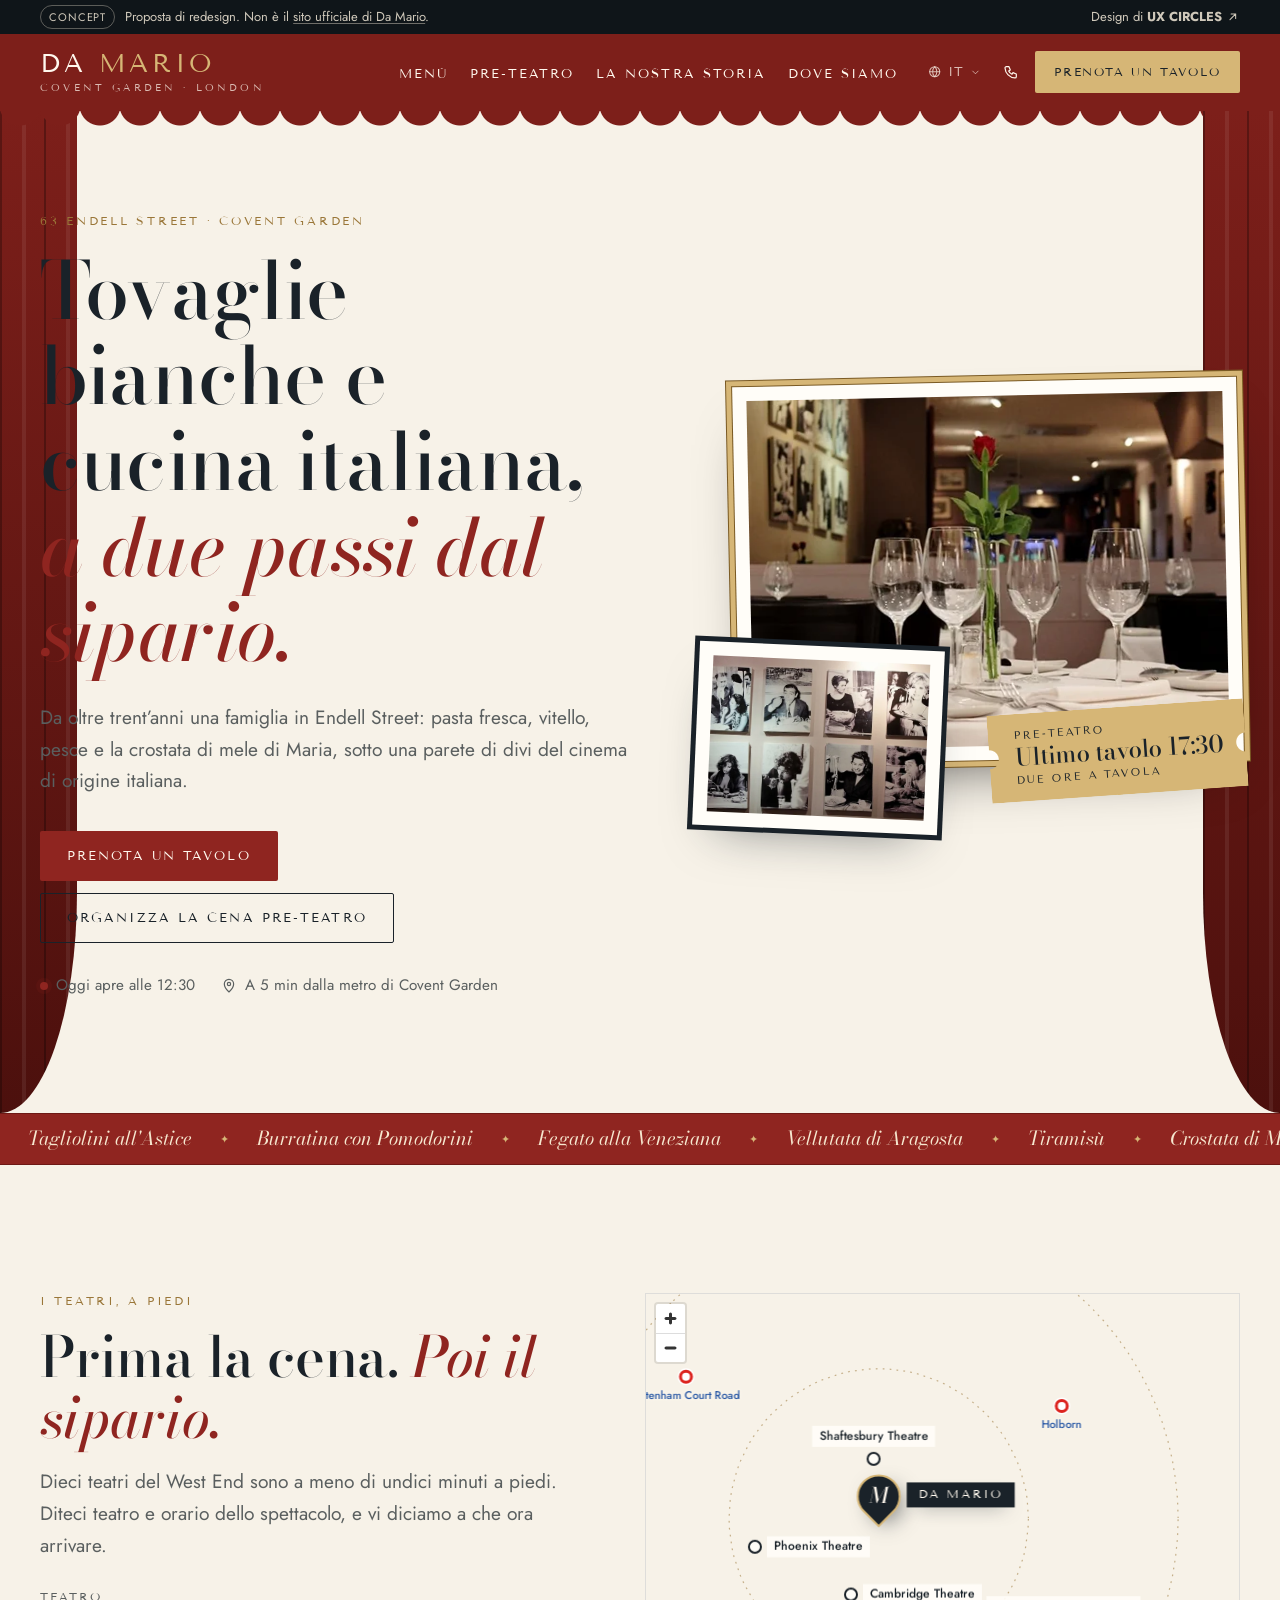
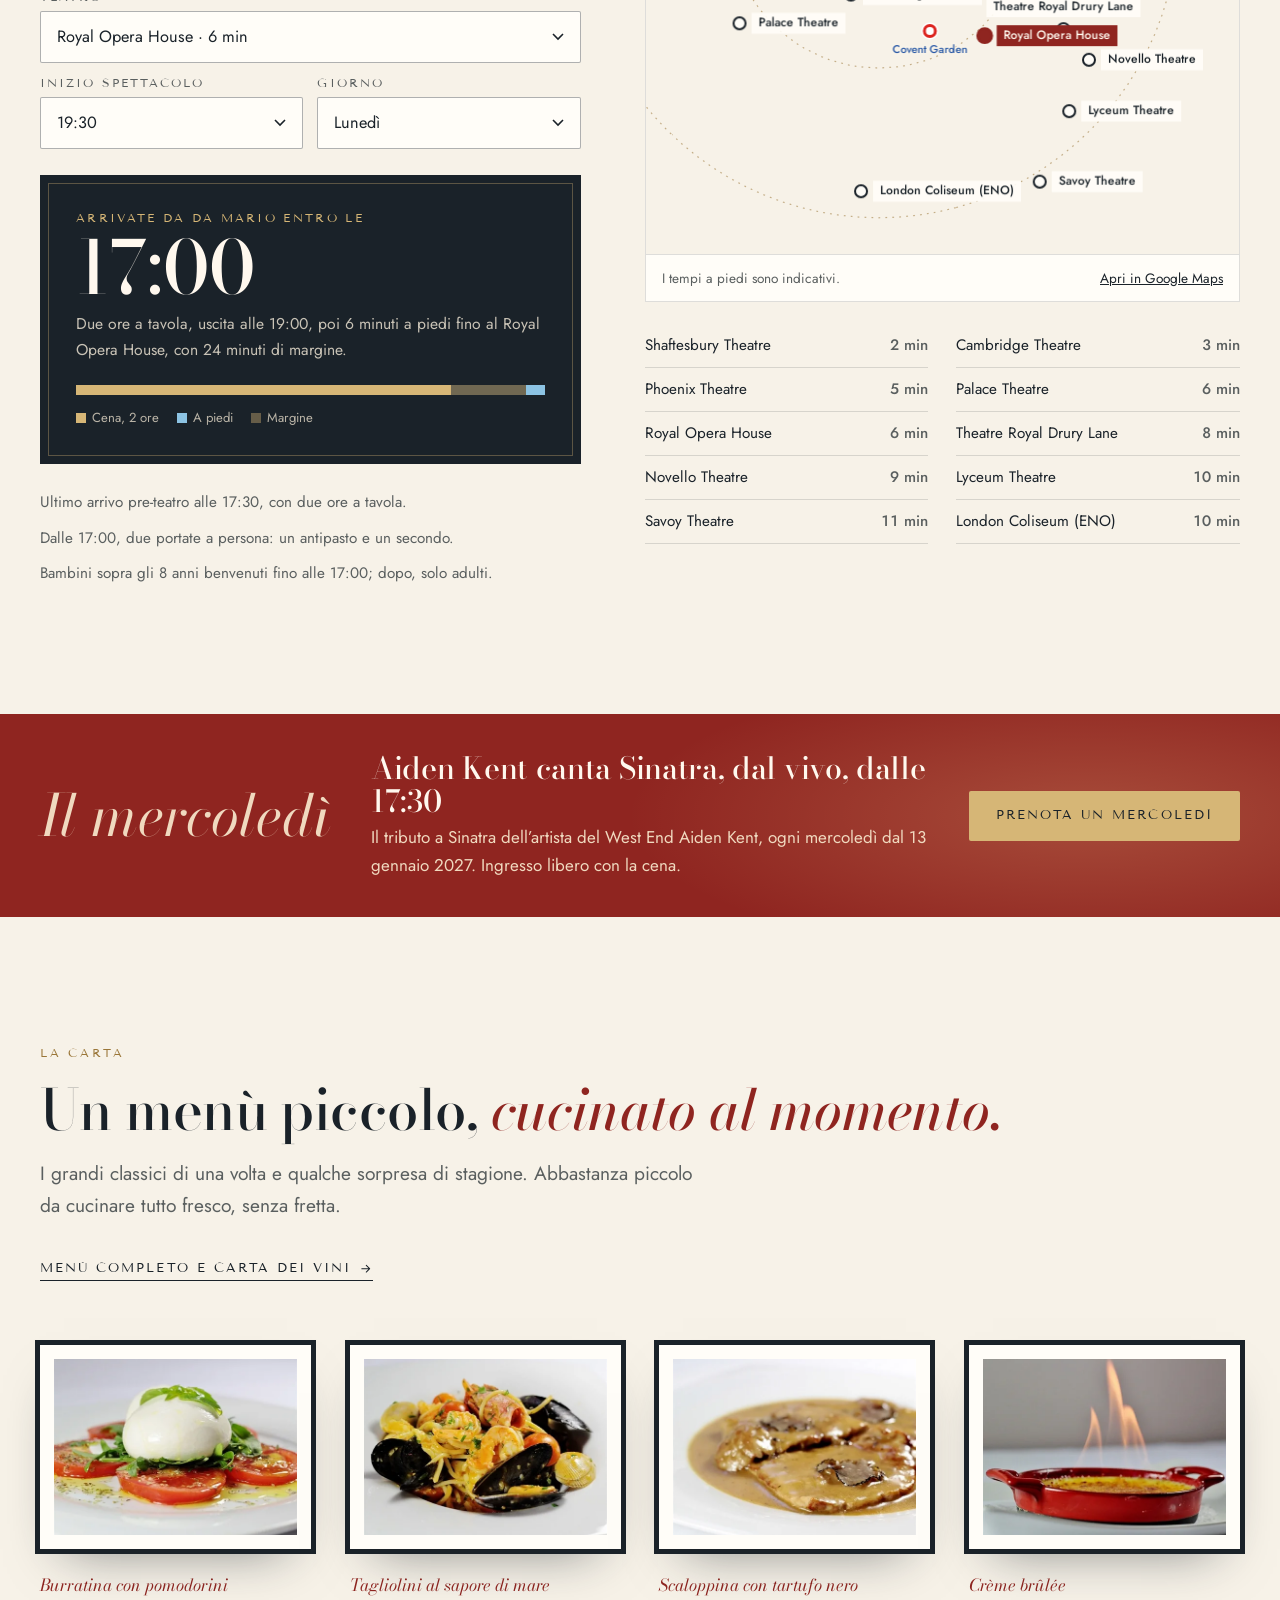
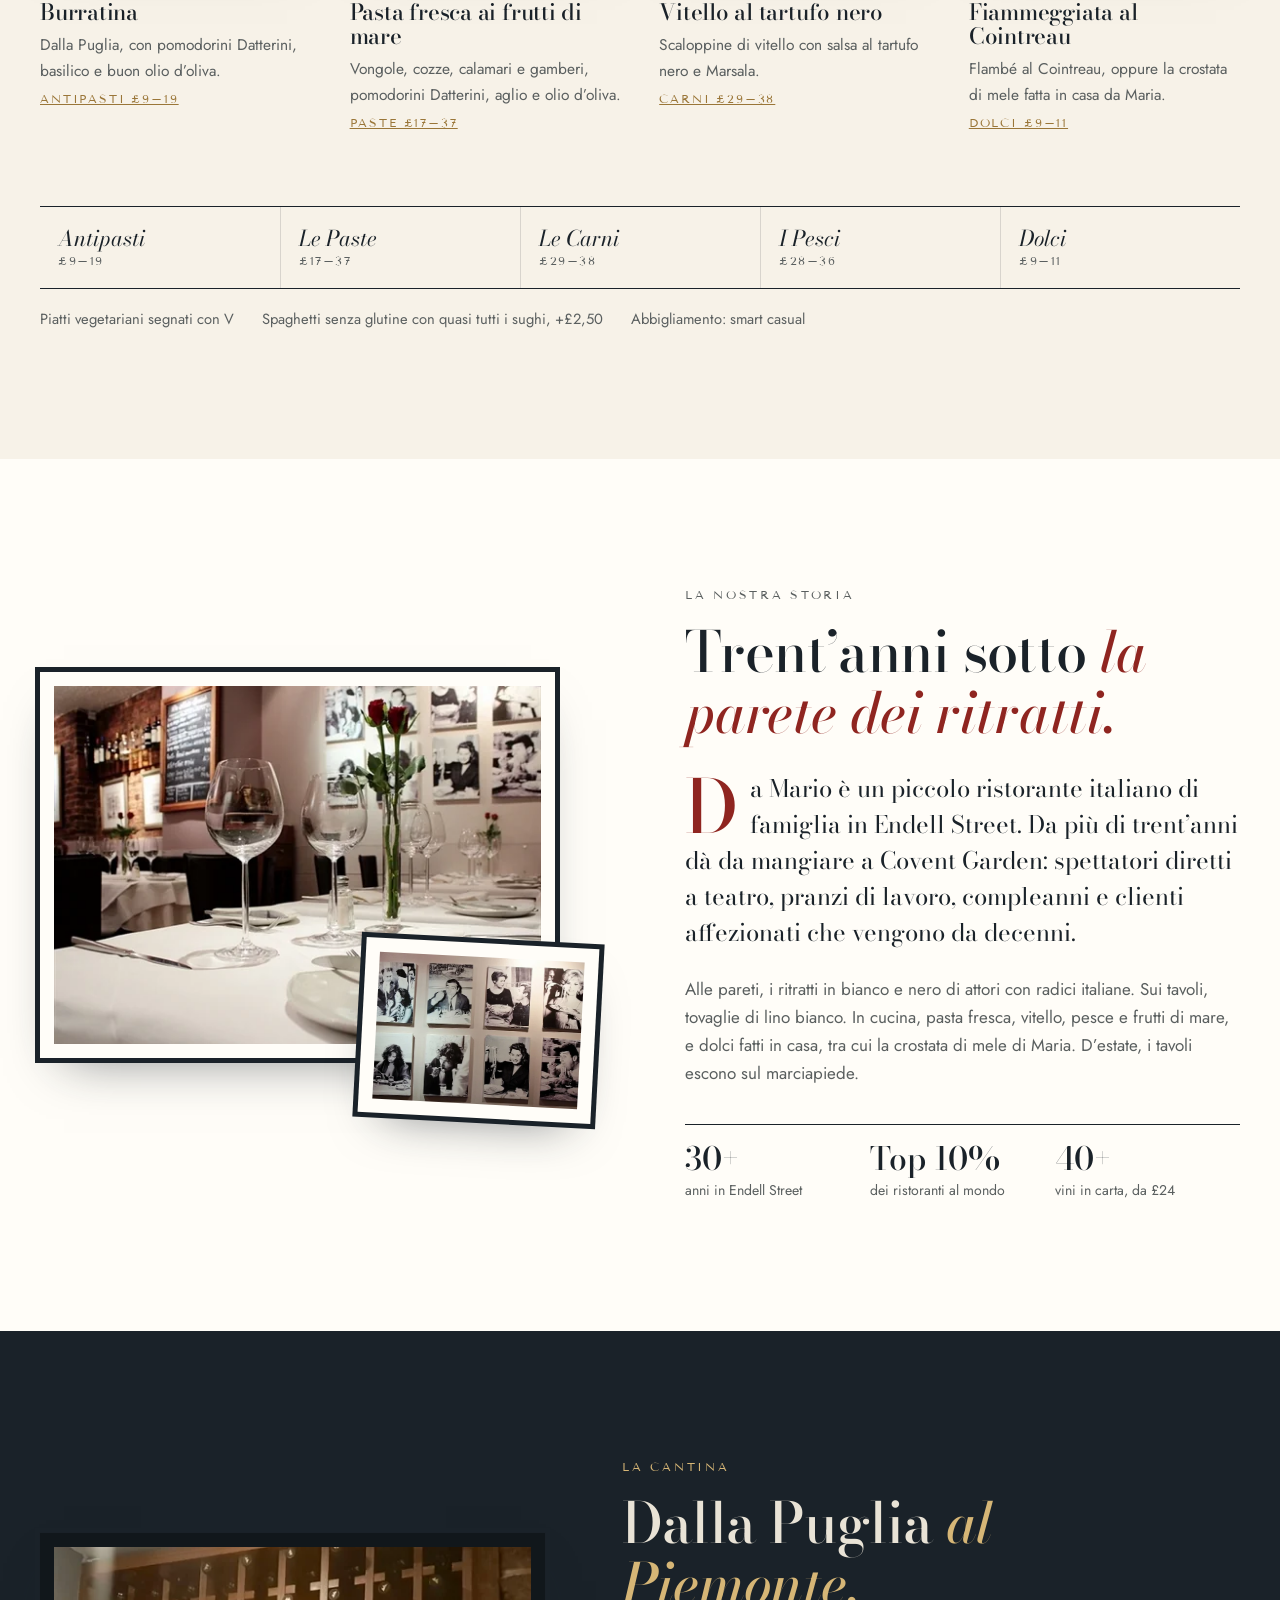
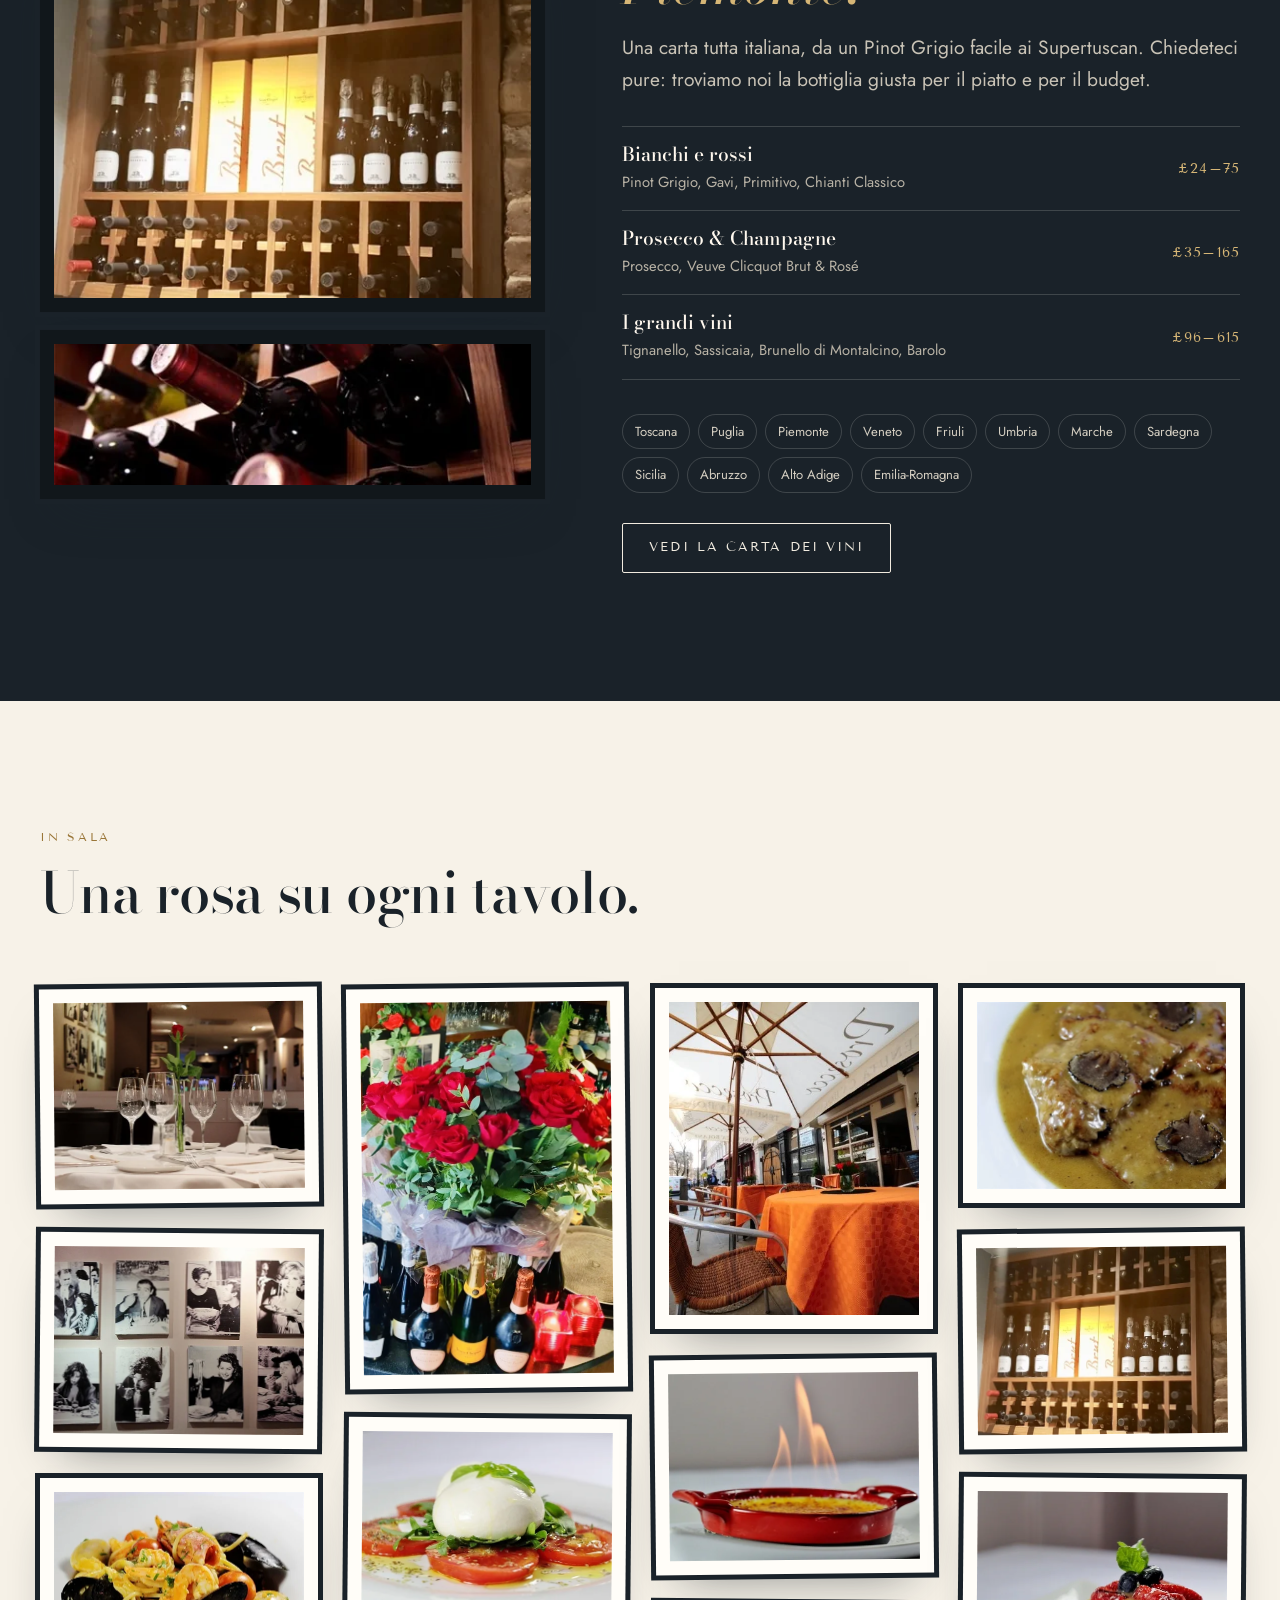
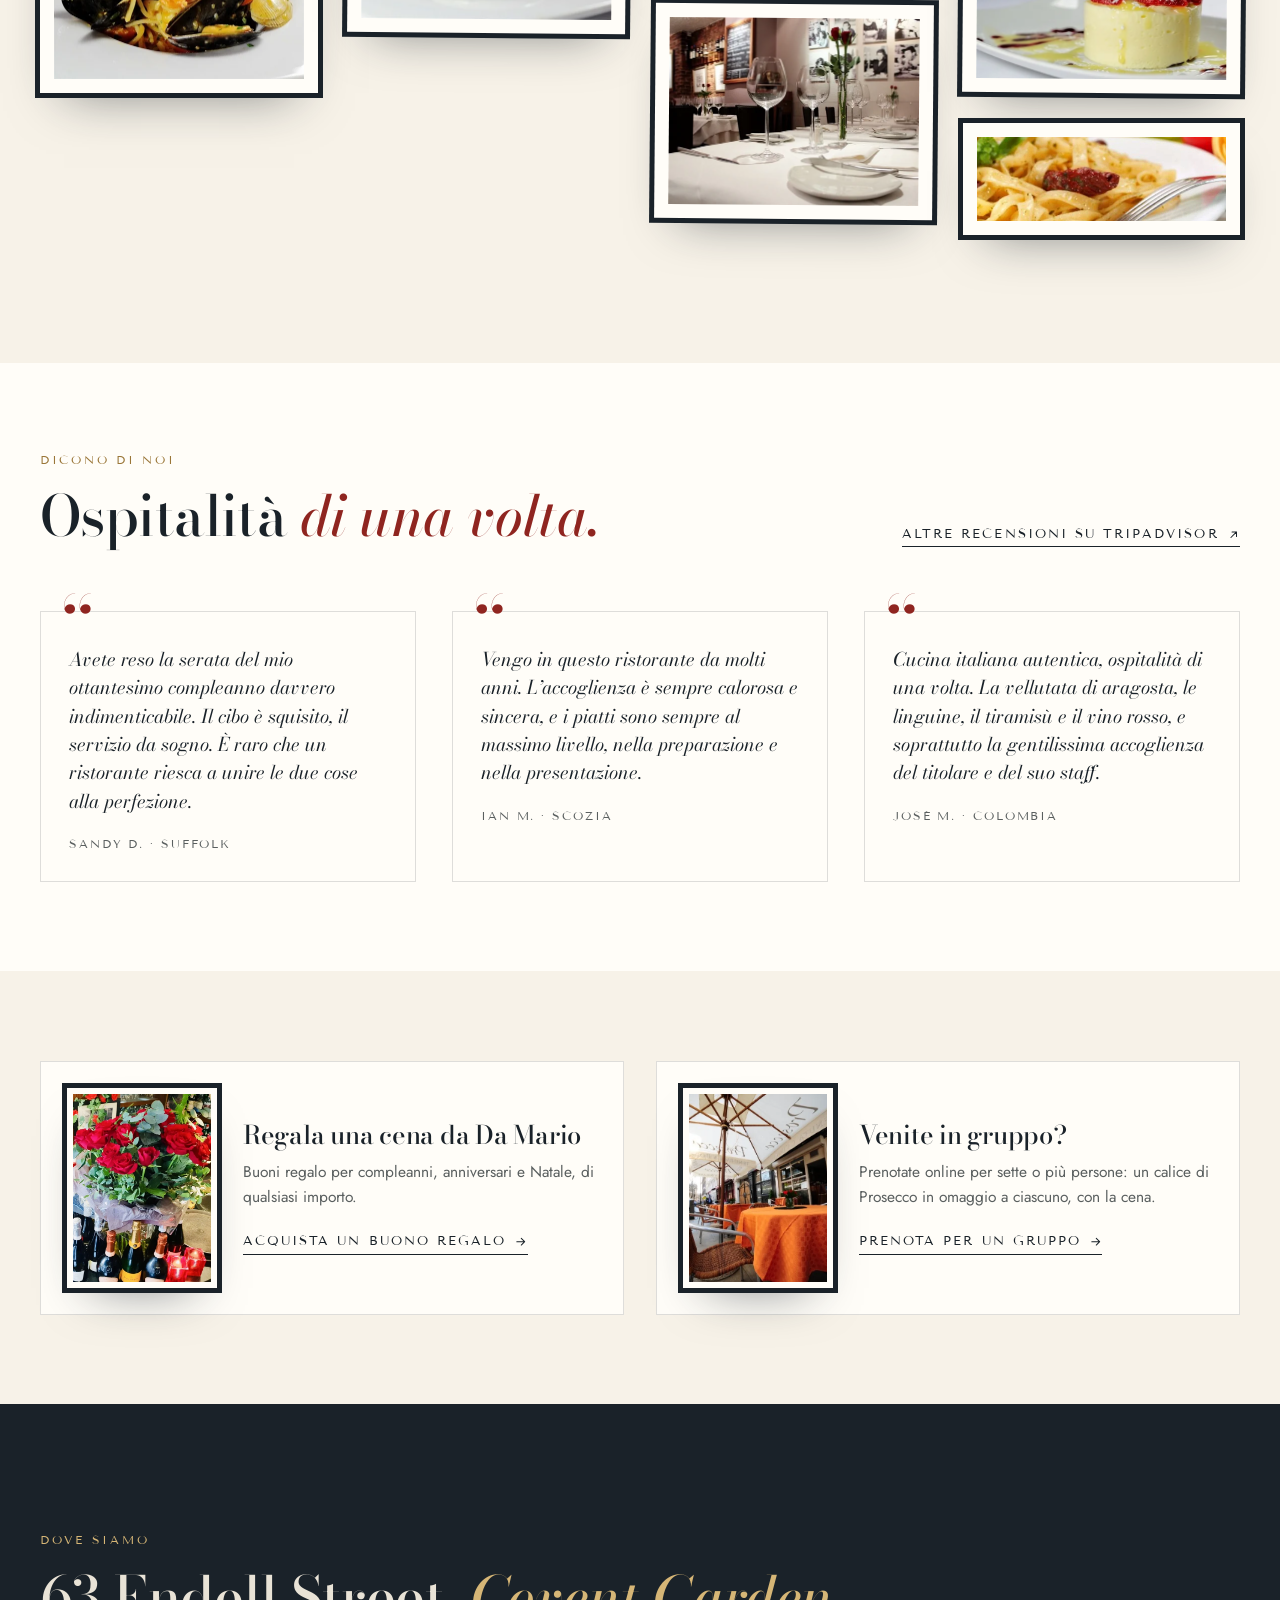
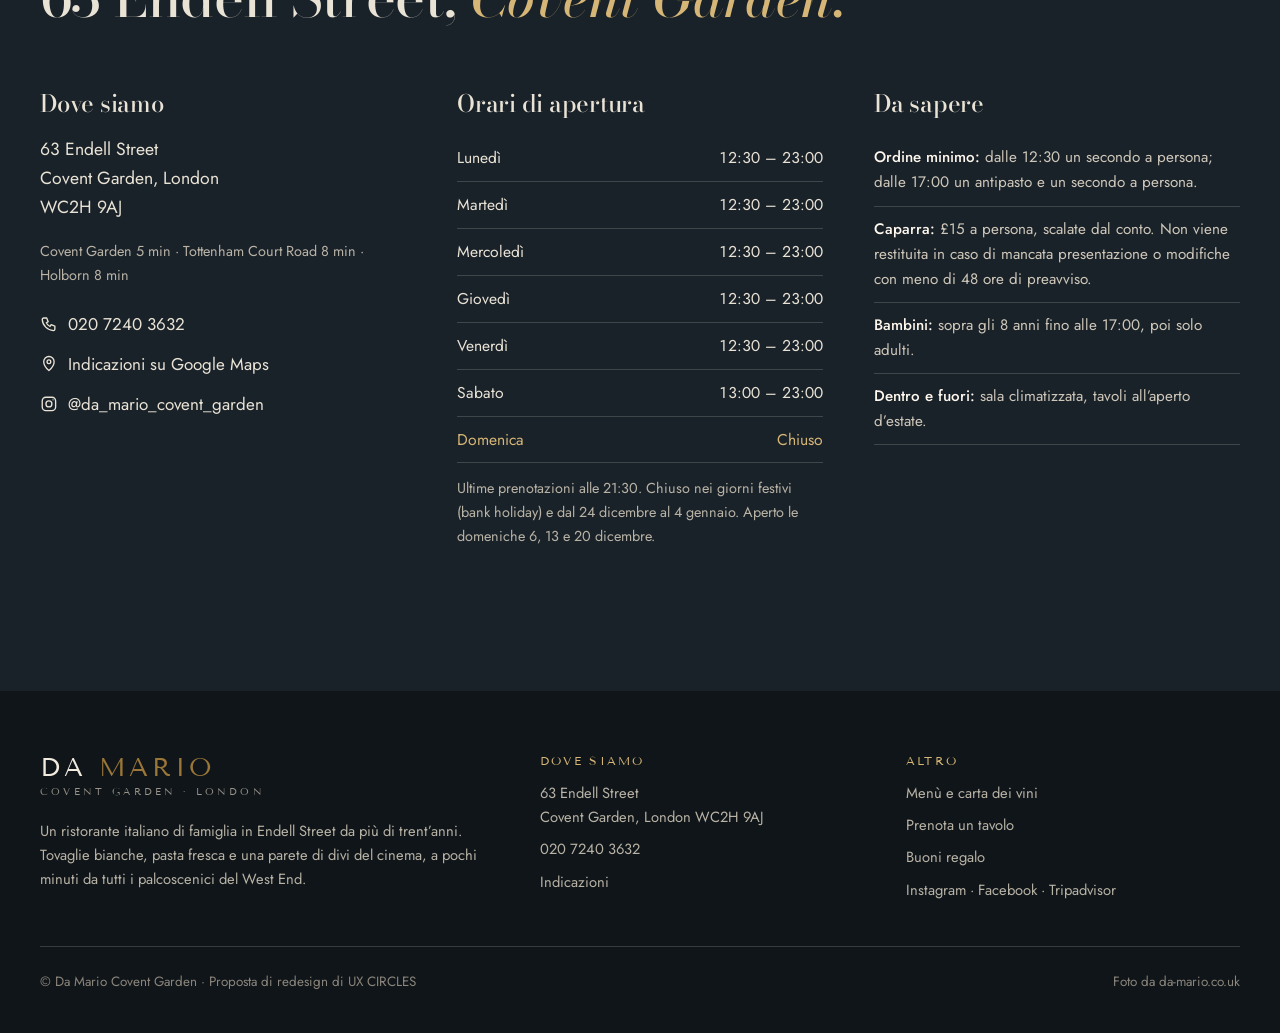
==== it/index.html @ e8b70525 "Keep framed photos inside their grid column in Safari Safari sizes a 100%-wide image in a grid item " ====
<!doctype html>
<html lang="it" class="no-js">
<head>
  <meta charset="utf-8">
  <meta name="viewport" content="width=device-width, initial-scale=1">
  <title>Da Mario · Ristorante italiano a Covent Garden, vicino ai teatri del West End</title>
  <meta name="description" content="Ristorante italiano a conduzione familiare in Endell Street, Covent Garden, da oltre 30 anni. Pasta fresca, vitello, pesce e vini italiani, a pochi minuti a piedi dalla Royal Opera House e dai teatri del West End.">
  <meta name="robots" content="noindex, nofollow">
  <meta name="theme-color" content="#7d1f1a">
  <link rel="canonical" href="https://uxcircles.github.io/da-mario/it/">
  <link rel="alternate" hreflang="en-GB" href="https://uxcircles.github.io/da-mario/">
  <link rel="alternate" hreflang="it" href="https://uxcircles.github.io/da-mario/it/">
  <link rel="alternate" hreflang="zh-Hant" href="https://uxcircles.github.io/da-mario/zh/">
  <link rel="icon" href="../favicon.svg" type="image/svg+xml">
  <link rel="apple-touch-icon" href="../apple-touch-icon.png">

  <meta property="og:type" content="restaurant">
  <meta property="og:site_name" content="Da Mario Covent Garden">
  <meta property="og:title" content="Da Mario · Ristorante italiano a Covent Garden, vicino ai teatri del West End">
  <meta property="og:description" content="Ristorante italiano a conduzione familiare in Endell Street, Covent Garden, da oltre 30 anni. Pasta fresca, vitello, pesce e vini italiani, a pochi minuti a piedi dalla Royal Opera House e dai teatri del West End.">
  <meta property="og:url" content="https://uxcircles.github.io/da-mario/it/">
  <meta property="og:image" content="https://uxcircles.github.io/da-mario/assets/img/og.jpg">
  <meta property="og:image:width" content="1200">
  <meta property="og:image:height" content="630">
  <meta property="og:locale" content="it_IT">
  <meta name="twitter:card" content="summary_large_image">

  <link rel="preconnect" href="https://fonts.googleapis.com">
  <link rel="preconnect" href="https://fonts.gstatic.com" crossorigin>
  <link href="https://fonts.googleapis.com/css2?family=Bodoni+Moda:ital,opsz,wght@0,6..96,400..600;1,6..96,400..500&family=Jost:wght@400;500&family=Tenor+Sans&display=swap" rel="stylesheet">
  <link rel="preload" as="image" href="../assets/img/dining-rose.webp" fetchpriority="high">
  <link rel="stylesheet" href="../styles.css?v=11">
  <script>document.documentElement.classList.replace('no-js','js')</script>
  <script type="application/ld+json">
  {
    "@context": "https://schema.org",
    "@type": "Restaurant",
    "name": "Da Mario",
    "alternateName": [
      "Da Mario Covent Garden",
      "Da Mario Italian Restaurant"
    ],
    "servesCuisine": [
      "Italian"
    ],
    "address": {
      "@type": "PostalAddress",
      "streetAddress": "63 Endell Street",
      "addressLocality": "London",
      "postalCode": "WC2H 9AJ",
      "addressCountry": "GB"
    },
    "geo": {
      "@type": "GeoCoordinates",
      "latitude": 51.5150558,
      "longitude": -0.1256986
    },
    "telephone": "+442072403632",
    "url": "https://uxcircles.github.io/da-mario/",
    "image": "https://uxcircles.github.io/da-mario/assets/img/og.jpg",
    "menu": "https://uxcircles.github.io/da-mario/menu.html",
    "acceptsReservations": true,
    "priceRange": "££–£££",
    "openingHoursSpecification": [
      {
        "@type": "OpeningHoursSpecification",
        "dayOfWeek": [
          "Monday",
          "Tuesday",
          "Wednesday",
          "Thursday",
          "Friday"
        ],
        "opens": "12:30",
        "closes": "23:00"
      },
      {
        "@type": "OpeningHoursSpecification",
        "dayOfWeek": [
          "Saturday"
        ],
        "opens": "13:00",
        "closes": "23:00"
      }
    ],
    "sameAs": [
      "https://www.instagram.com/da_mario_covent_garden/",
      "https://www.facebook.com/damario.coventgarden",
      "https://www.tripadvisor.co.uk/Restaurant_Review-g186338-d718583-Reviews-Da_Mario_Covent_Garden-London_England.html"
    ]
  }
  </script>
</head><body class="has-stage">
  <svg aria-hidden="true" focusable="false" style="position:absolute;width:0;height:0;overflow:hidden">
    <symbol id="i-phone" viewBox="0 0 24 24"><path d="M5 4h4l2 5-2.5 1.5a11 11 0 0 0 5 5L15 13l5 2v4a2 2 0 0 1-2 2A16 16 0 0 1 3 6a2 2 0 0 1 2-2"/></symbol>
    <symbol id="i-arrow" viewBox="0 0 24 24"><path d="M5 12h14M13 6l6 6-6 6"/></symbol>
    <symbol id="i-ext" viewBox="0 0 24 24"><path d="M7 17 17 7M9 7h8v8"/></symbol>
    <symbol id="i-left" viewBox="0 0 24 24"><path d="M19 12H5M11 6l-6 6 6 6"/></symbol>
    <symbol id="i-close" viewBox="0 0 24 24"><path d="M6 6l12 12M18 6 6 18"/></symbol>
    <symbol id="i-pin" viewBox="0 0 24 24"><path d="M12 21s-7-6.2-7-12a7 7 0 0 1 14 0c0 5.8-7 12-7 12z"/><circle cx="12" cy="9" r="2.5"/></symbol>
    <symbol id="i-search" viewBox="0 0 24 24"><circle cx="11" cy="11" r="7"/><path d="m20 20-4-4"/></symbol>
    <symbol id="i-gift" viewBox="0 0 24 24"><path d="M4 11h16v9H4zM3 7h18v4H3zM12 7v13M12 7S10 3 7.5 4 8 7 12 7zm0 0s2-4 4.5-3S16 7 12 7z"/></symbol>
    <symbol id="i-globe" viewBox="0 0 24 24"><circle cx="12" cy="12" r="9"/><path d="M3 12h18M12 3c2.5 2.6 3.8 5.6 3.8 9s-1.3 6.4-3.8 9c-2.5-2.6-3.8-5.6-3.8-9S9.5 5.6 12 3z"/></symbol>
    <symbol id="i-chev" viewBox="0 0 24 24"><path d="m6 9 6 6 6-6"/></symbol>
    <symbol id="i-ig" viewBox="0 0 24 24"><rect x="3" y="3" width="18" height="18" rx="5"/><circle cx="12" cy="12" r="4"/><path d="M17.5 6.5h.01"/></symbol>
  </svg>
  <a class="skip" href="#main">Vai al contenuto</a>

  <header class="site-header" data-header>
    <div class="concept-bar" role="note">
      <div class="wrap concept-inner">
        <p><span class="concept-tag">Concept</span><span class="concept-long">Proposta di redesign. Non è il <a href="https://www.da-mario.co.uk/" target="_blank" rel="noopener">sito ufficiale di Da Mario</a>.</span></p>
        <a href="https://ux-circles.com/web" target="_blank" rel="noopener">Design di <strong>UX CIRCLES</strong> <svg class="icon" aria-hidden="true"><use href="#i-ext"/></svg></a>
      </div>
    </div>
    <div class="header-bar">
      <div class="wrap header-inner">
        <a class="brand" href="./" aria-label="Da Mario, home"><span class="brand-name">DA <b>MARIO</b></span><span class="brand-sub">Covent Garden · London</span></a>
        <nav class="nav" id="site-nav" aria-label="Principale" data-nav>
          <ul class="nav-list">
            <li><a href="menu.html">Menù</a></li>
            <li><a href="#theatre">Pre-teatro</a></li>
            <li><a href="#story">La nostra storia</a></li>
            <li><a href="#visit">Dove siamo</a></li>
          </ul>
          <div class="nav-extra">
            <a class="btn btn-rosso" href="book.html">Prenota un tavolo</a>
            <p>63 Endell Street, London WC2H 9AJ<br><a href="tel:+442072403632">020 7240 3632</a></p>
            <p><a class="nav-lang" href="../" lang="en-GB" hreflang="en-GB">English</a> · <a class="nav-lang" href="../zh/" lang="zh-Hant" hreflang="zh-Hant">中文</a></p>
          </div>
        </nav>
        <div class="header-actions">
          <div class="lang" data-lang>
            <button class="lang-btn" type="button" aria-expanded="false" aria-controls="lang-menu" aria-label="Lingua: Italiano"><svg class="icon" aria-hidden="true"><use href="#i-globe"/></svg>IT<svg class="icon chev" aria-hidden="true"><use href="#i-chev"/></svg></button>
            <ul class="lang-menu" id="lang-menu" hidden><li><a href="../" lang="en-GB" hreflang="en-GB"><span>English</span><b>EN</b></a></li><li><a href="../it/" lang="it" hreflang="it" aria-current="true"><span>Italiano</span><b>IT</b></a></li><li><a href="../zh/" lang="zh-Hant" hreflang="zh-Hant"><span>中文</span><b>中文</b></a></li></ul>
          </div>
          <a class="call-link" href="tel:+442072403632" aria-label="Chiama Da Mario al 020 7240 3632"><svg class="icon" aria-hidden="true"><use href="#i-phone"/></svg><span>020 7240 3632</span></a>
          <a class="btn btn-rosso btn-sm" href="book.html">Prenota un tavolo</a>
          <button class="burger" type="button" aria-label="Apri il menù" aria-expanded="false" aria-controls="site-nav" data-burger><span></span><span></span></button>
        </div>
      </div>
    </div>
  </header>

  <main id="main">
    <!-- Hero -->
    <section class="hero">
      <div class="hero-valance" aria-hidden="true"></div>
      <div class="wrap hero-grid">
        <div class="hero-copy">
          <p class="eyebrow">63 Endell Street · Covent Garden</p>
          <h1 class="title-xl hero-title">Tovaglie bianche e cucina italiana, <em>a due passi dal sipario.</em></h1>
          <p class="lede">Da oltre trent’anni una famiglia in Endell Street: pasta fresca, vitello, pesce e la crostata di mele di Maria, sotto una parete di divi del cinema di origine italiana.</p>
          <div class="hero-ctas">
            <a class="btn btn-rosso" href="book.html">Prenota un tavolo</a>
            <a class="btn btn-line" href="#theatre">Organizza la cena pre-teatro</a>
          </div>
          <p class="hero-meta">
            <span data-open-status><i class="status-dot" aria-hidden="true"></i><span data-open-text>Lun–Ven 12:30–23:00 · Sab 13:00–23:00</span></span>
            <span><svg class="icon" aria-hidden="true"><use href="#i-pin"/></svg>A 5 min dalla metro di Covent Garden</span>
          </p>
        </div>
        <div class="hero-visual">
          <figure class="frame frame-gilt frame-main"><img src="../assets/img/dining-rose.webp" width="500" height="375" alt="Un tavolo apparecchiato con tovaglia bianca, una rosa rossa e calici" fetchpriority="high"></figure>
          <figure class="frame frame-small"><img src="../assets/img/portrait-wall.webp" width="500" height="375" alt="La parete dei ritratti in bianco e nero di attori di origine italiana" loading="lazy" decoding="async"></figure>
          <p class="ticket" aria-hidden="true"><span>Pre-teatro</span><strong>Ultimo tavolo 17:30</strong><span>Due ore a tavola</span></p>
        </div>
      </div>
    </section>

    <div class="ticker" aria-hidden="true">
      <div class="ticker-track">
        <ul><li>Tagliolini all'Astice</li><li>Burratina con Pomodorini</li><li>Fegato alla Veneziana</li><li>Vellutata di Aragosta</li><li>Tiramisù</li><li>Crostata di Mele</li><li>Nodino di Vitello</li><li>Capesante alla Veneziana</li></ul><ul><li>Tagliolini all'Astice</li><li>Burratina con Pomodorini</li><li>Fegato alla Veneziana</li><li>Vellutata di Aragosta</li><li>Tiramisù</li><li>Crostata di Mele</li><li>Nodino di Vitello</li><li>Capesante alla Veneziana</li></ul>
      </div>
    </div>

    <!-- Pre-theatre planner -->
    <section class="section" id="theatre" aria-labelledby="theatre-title">
      <div class="wrap planner-grid">
        <div>
          <p class="eyebrow">I teatri, a piedi</p>
          <h2 class="title-l" id="theatre-title">Prima la cena. <em>Poi il sipario.</em></h2>
          <p class="lede" style="margin-top:18px">Dieci teatri del West End sono a meno di undici minuti a piedi. Diteci teatro e orario dello spettacolo, e vi diciamo a che ora arrivare.</p>
          <form class="planner-form" data-planner onsubmit="return false">
            <div class="field full"><label for="pl-theatre">Teatro</label><select class="select" id="pl-theatre" name="theatre"><option value="shaftesbury" data-walk="2">Shaftesbury Theatre · 2 min</option><option value="cambridge" data-walk="3">Cambridge Theatre · 3 min</option><option value="phoenix" data-walk="5">Phoenix Theatre · 5 min</option><option value="palace" data-walk="6">Palace Theatre · 6 min</option><option value="roh" data-walk="6" selected>Royal Opera House · 6 min</option><option value="drurylane" data-walk="8">Theatre Royal Drury Lane · 8 min</option><option value="novello" data-walk="9">Novello Theatre · 9 min</option><option value="lyceum" data-walk="10">Lyceum Theatre · 10 min</option><option value="savoy" data-walk="11">Savoy Theatre · 11 min</option><option value="coliseum" data-walk="10">London Coliseum (ENO) · 10 min</option></select></div>
            <div class="field"><label for="pl-time">Inizio spettacolo</label><select class="select" id="pl-time" name="time"><option>14:30</option><option>15:00</option><option>19:00</option><option>19:15</option><option selected>19:30</option><option>19:45</option><option>20:00</option></select></div>
            <div class="field"><label for="pl-day">Giorno</label><select class="select" id="pl-day" name="day"><option value="1">Lunedì</option><option value="2">Martedì</option><option value="3">Mercoledì</option><option value="4">Giovedì</option><option value="5">Venerdì</option><option value="6">Sabato</option></select></div>
          </form>
          <div class="plan-card on-dark" aria-live="polite">
            <p class="plan-kicker" data-plan-kicker>Arrivate da Da Mario entro le</p>
            <p class="plan-time" data-plan-time>17:15</p>
            <p class="plan-note" data-plan-note>Due ore a tavola, poi una breve passeggiata fino al teatro.</p>
            <div class="timeline" data-timeline aria-hidden="true"><span></span><span></span><span></span></div>
            <p class="timeline-legend"><span><i style="background:var(--gold-bright)"></i>Cena, 2 ore</span><span><i style="background:var(--sky)"></i>A piedi</span><span><i style="background:rgba(214,182,118,.4)"></i>Margine</span></p>
          </div>
          <ul class="planner-rules">
            <li>Ultimo arrivo pre-teatro alle 17:30, con due ore a tavola.</li>
            <li>Dalle 17:00, due portate a persona: un antipasto e un secondo.</li>
            <li>Bambini sopra gli 8 anni benvenuti fino alle 17:00; dopo, solo adulti.</li>
          </ul>
        </div>
        <div>
          <div class="map-card">
            <!-- MapLibre is bundled in assets/vendor; the map (assets/map.js) only loads when it scrolls near the viewport -->
            <div class="map-canvas" data-map data-lib="../assets/vendor/maplibre/" data-src="../assets/map.js" role="region" aria-label="Mappa dei teatri intorno a Da Mario. Gli stessi tempi a piedi sono elencati qui sotto."></div>
            <script type="application/json" id="map-data">{"home": {"name": "Da Mario", "lng": -0.1257071, "lat": 51.515038}, "theatres": [{"id": "shaftesbury", "name": "Shaftesbury Theatre", "lng": -0.1258584, "lat": 51.5161372, "walk": 2}, {"id": "cambridge", "name": "Cambridge Theatre", "lng": -0.1265296, "lat": 51.5136329, "walk": 3}, {"id": "phoenix", "name": "Phoenix Theatre", "lng": -0.1293782, "lat": 51.5145139, "walk": 5}, {"id": "palace", "name": "Palace Theatre", "lng": -0.129835, "lat": 51.5131032, "walk": 6}, {"id": "roh", "name": "Royal Opera House", "lng": -0.1225639, "lat": 51.5128732, "walk": 6}, {"id": "drurylane", "name": "Theatre Royal Drury Lane", "lng": -0.1202295, "lat": 51.5129942, "walk": 8}, {"id": "novello", "name": "Novello Theatre", "lng": -0.1194719, "lat": 51.5124292, "walk": 9}, {"id": "lyceum", "name": "Lyceum Theatre", "lng": -0.1200585, "lat": 51.5114809, "walk": 10}, {"id": "savoy", "name": "Savoy Theatre", "lng": -0.1209334, "lat": 51.5101801, "walk": 11}, {"id": "coliseum", "name": "London Coliseum (ENO)", "lng": -0.1262319, "lat": 51.5100038, "walk": 10}], "tubes": [{"name": "Covent Garden", "lng": -0.1241901, "lat": 51.5129611}, {"name": "Tottenham Court Road", "lng": -0.1314219, "lat": 51.5176512}, {"name": "Holborn", "lng": -0.1202791, "lat": 51.517111}], "rings": [5, 10], "min": "min", "metresPerMin": 61.5}</script>
            <div class="map-foot"><span>I tempi a piedi sono indicativi.</span><a href="https://www.google.co.uk/maps/place/Da+Mario+Covent+Garden/@51.5150558,-0.1268186,18z/data=!3m1!4b1!4m5!3m4!1s0x48761b332d1f8807:0xe8155715f0aac02c!8m2!3d51.5150558!4d-0.1256986" target="_blank" rel="noopener">Apri in Google Maps</a></div>
          </div>
          <ul class="theatre-list"><li><span>Shaftesbury Theatre</span><b>2 min</b></li><li><span>Cambridge Theatre</span><b>3 min</b></li><li><span>Phoenix Theatre</span><b>5 min</b></li><li><span>Palace Theatre</span><b>6 min</b></li><li><span>Royal Opera House</span><b>6 min</b></li><li><span>Theatre Royal Drury Lane</span><b>8 min</b></li><li><span>Novello Theatre</span><b>9 min</b></li><li><span>Lyceum Theatre</span><b>10 min</b></li><li><span>Savoy Theatre</span><b>11 min</b></li><li><span>London Coliseum (ENO)</span><b>10 min</b></li></ul>
        </div>
      </div>
    </section>

    <!-- Sinatra Wednesdays -->
    <section class="sinatra" aria-labelledby="sinatra-title">
      <div class="wrap sinatra-inner">
        <p class="sinatra-day" aria-hidden="true">Il mercoledì</p>
        <div>
          <h2 id="sinatra-title">Aiden Kent canta Sinatra, dal vivo, dalle 17:30</h2>
          <p>Il tributo a Sinatra dell’artista del West End Aiden Kent, ogni mercoledì dal 13 gennaio 2027. Ingresso libero con la cena.</p>
        </div>
        <a class="btn btn-gold" href="book.html">Prenota un mercoledì</a>
      </div>
    </section>

    <!-- La carta -->
    <section class="section" id="menu" aria-labelledby="menu-title">
      <div class="wrap">
        <div class="section-head split">
          <div>
            <p class="eyebrow">La carta</p>
            <h2 class="title-l" id="menu-title">Un menù piccolo, <em>cucinato al momento.</em></h2>
            <p class="lede">I grandi classici di una volta e qualche sorpresa di stagione. Abbastanza piccolo da cucinare tutto fresco, senza fretta.</p>
          </div>
          <a class="link-arrow" href="menu.html">Menù completo e carta dei vini <svg class="icon" aria-hidden="true"><use href="#i-arrow"/></svg></a>
        </div>
        <div class="dish-grid">
          <article class="dish reveal">
            <figure class="frame"><img src="../assets/img/burrata.webp" width="500" height="375" alt="Burrata su fette di pomodoro con rucola e basilico" loading="lazy" decoding="async"></figure>
            <span class="it" lang="it">Burratina con pomodorini</span>
            <h3>Burratina</h3>
            <p>Dalla Puglia, con pomodorini Datterini, basilico e buon olio d’oliva.</p>
            <a class="from" href="menu.html#antipasti">Antipasti £9–19</a>
          </article>
          <article class="dish reveal">
            <figure class="frame"><img src="../assets/img/linguine-mare.webp" width="500" height="375" alt="Pasta ai frutti di mare con cozze, vongole e gamberi" loading="lazy" decoding="async"></figure>
            <span class="it" lang="it">Tagliolini al sapore di mare</span>
            <h3>Pasta fresca ai frutti di mare</h3>
            <p>Vongole, cozze, calamari e gamberi, pomodorini Datterini, aglio e olio d’oliva.</p>
            <a class="from" href="menu.html#paste">Paste £17–37</a>
          </article>
          <article class="dish reveal">
            <figure class="frame"><img src="../assets/img/veal-truffle.webp" width="500" height="375" alt="Scaloppine di vitello al tartufo nero" loading="lazy" decoding="async"></figure>
            <span class="it" lang="it">Scaloppina con tartufo nero</span>
            <h3>Vitello al tartufo nero</h3>
            <p>Scaloppine di vitello con salsa al tartufo nero e Marsala.</p>
            <a class="from" href="menu.html#carni">Carni £29–38</a>
          </article>
          <article class="dish reveal">
            <figure class="frame"><img src="../assets/img/creme-brulee.webp" width="500" height="375" alt="Crème brûlée fiammeggiata" loading="lazy" decoding="async"></figure>
            <span class="it" lang="it">Crème brûlée</span>
            <h3>Fiammeggiata al Cointreau</h3>
            <p>Flambé al Cointreau, oppure la crostata di mele fatta in casa da Maria.</p>
            <a class="from" href="menu.html#dolci">Dolci £9–11</a>
          </article>
        </div>
        <nav class="course-strip" aria-label="Sezioni del menù"><a href="menu.html#antipasti"><span lang="it">Antipasti</span><small>£9–19</small></a><a href="menu.html#paste"><span lang="it">Le Paste</span><small>£17–37</small></a><a href="menu.html#carni"><span lang="it">Le Carni</span><small>£29–38</small></a><a href="menu.html#pesci"><span lang="it">I Pesci</span><small>£28–36</small></a><a href="menu.html#dolci"><span lang="it">Dolci</span><small>£9–11</small></a></nav>
        <p class="menu-notes"><span>Piatti vegetariani segnati con V</span><span>Spaghetti senza glutine con quasi tutti i sughi, +£2,50</span><span>Abbigliamento: smart casual</span></p>
      </div>
    </section>

    <!-- Story -->
    <section class="section paper" id="story" aria-labelledby="story-title">
      <div class="wrap story-grid">
        <div class="story-media reveal">
          <figure class="frame frame-main"><img src="../assets/img/dining-room.webp" width="500" height="375" alt="La sala con la parete dei vini e i ritratti incorniciati" loading="lazy" decoding="async"></figure>
          <figure class="frame frame-small"><img src="../assets/img/portrait-wall.webp" width="500" height="375" alt="Dettaglio della parete dei ritratti" loading="lazy" decoding="async"></figure>
        </div>
        <div class="story-copy">
          <p class="eyebrow">La nostra storia</p>
          <h2 class="title-l" id="story-title" style="margin-bottom:28px">Trent’anni sotto <em>la parete dei ritratti.</em></h2>
          <p class="big">Da Mario è un piccolo ristorante italiano di famiglia in Endell Street. Da più di trent’anni dà da mangiare a Covent Garden: spettatori diretti a teatro, pranzi di lavoro, compleanni e clienti affezionati che vengono da decenni.</p>
          <p>Alle pareti, i ritratti in bianco e nero di attori con radici italiane. Sui tavoli, tovaglie di lino bianco. In cucina, pasta fresca, vitello, pesce e frutti di mare, e dolci fatti in casa, tra cui la crostata di mele di Maria. D’estate, i tavoli escono sul marciapiede.</p>
          <ul class="facts">
            <li><strong>30+</strong><span>anni in Endell Street</span></li>
            <li><strong>Top 10%</strong><span>dei ristoranti al mondo</span></li>
            <li><strong>40+</strong><span>vini in carta, da £24</span></li>
          </ul>
        </div>
      </div>
    </section>

    <!-- Cantina -->
    <section class="section on-dark" id="wine" aria-labelledby="wine-title">
      <div class="wrap cantina-grid">
        <div class="cantina-media reveal">
          <figure class="frame"><img src="../assets/img/wine-wall.webp" width="500" height="375" alt="Scaffali di vini italiani e Prosecco" loading="lazy" decoding="async"></figure>
          <figure class="frame frame-wide"><img src="../assets/img/wine-bottles.webp" width="500" height="375" alt="Bottiglie di vino rosso nella rastrelliera" loading="lazy" decoding="async"></figure>
        </div>
        <div>
          <p class="eyebrow">La cantina</p>
          <h2 class="title-l" id="wine-title">Dalla Puglia <em>al Piemonte.</em></h2>
          <p class="lede" style="margin-top:18px">Una carta tutta italiana, da un Pinot Grigio facile ai Supertuscan. Chiedeteci pure: troviamo noi la bottiglia giusta per il piatto e per il budget.</p>
          <ul class="wine-ladder">
            <li><strong>Bianchi e rossi</strong><span>Pinot Grigio, Gavi, Primitivo, Chianti Classico</span><b>£24–75</b></li>
            <li><strong>Prosecco &amp; Champagne</strong><span>Prosecco, Veuve Clicquot Brut &amp; Rosé</span><b>£35–165</b></li>
            <li><strong>I grandi vini</strong><span>Tignanello, Sassicaia, Brunello di Montalcino, Barolo</span><b>£96–615</b></li>
          </ul>
          <ul class="regions" aria-label="Regioni in carta"><li>Toscana</li><li>Puglia</li><li>Piemonte</li><li>Veneto</li><li>Friuli</li><li>Umbria</li><li>Marche</li><li>Sardegna</li><li>Sicilia</li><li>Abruzzo</li><li>Alto Adige</li><li>Emilia-Romagna</li></ul>
          <a class="btn btn-line" href="menu.html#vini">Vedi la carta dei vini</a>
        </div>
      </div>
    </section>

    <!-- Gallery -->
    <section class="section" id="gallery" aria-labelledby="gallery-title">
      <div class="wrap">
        <div class="section-head">
          <p class="eyebrow">In sala</p>
          <h2 class="title-l" id="gallery-title">Una rosa su ogni tavolo.</h2>
        </div>
        <div class="gallery" data-gallery>
          <button type="button" data-lightbox="0" aria-label="Ingrandisci la foto: Un tavolo apparecchiato con tovaglia bianca, una rosa rossa e calici"><span class="frame" style="display:block"><img src="../assets/img/dining-rose.webp" width="500" height="375" alt="Un tavolo apparecchiato con tovaglia bianca, una rosa rossa e calici" loading="lazy" decoding="async"></span></button>
          <button type="button" data-lightbox="1" aria-label="Ingrandisci la foto: La parete dei ritratti in bianco e nero di attori di origine italiana"><span class="frame" style="display:block"><img src="../assets/img/portrait-wall.webp" width="500" height="375" alt="La parete dei ritratti in bianco e nero di attori di origine italiana" loading="lazy" decoding="async"></span></button>
          <button type="button" data-lightbox="2" aria-label="Ingrandisci la foto: Pasta ai frutti di mare con cozze, vongole e gamberi"><span class="frame" style="display:block"><img src="../assets/img/linguine-mare.webp" width="500" height="375" alt="Pasta ai frutti di mare con cozze, vongole e gamberi" loading="lazy" decoding="async"></span></button>
          <button type="button" data-lightbox="3" aria-label="Ingrandisci la foto: Rose rosse sopra una fila di bottiglie di Champagne"><span class="frame" style="display:block"><img src="../assets/img/roses-champagne.webp" width="500" height="745" alt="Rose rosse sopra una fila di bottiglie di Champagne" loading="lazy" decoding="async"></span></button>
          <button type="button" data-lightbox="4" aria-label="Ingrandisci la foto: Burrata su fette di pomodoro con rucola e basilico"><span class="frame" style="display:block"><img src="../assets/img/burrata.webp" width="500" height="375" alt="Burrata su fette di pomodoro con rucola e basilico" loading="lazy" decoding="async"></span></button>
          <button type="button" data-lightbox="5" aria-label="Ingrandisci la foto: Il dehors su Endell Street, tovaglie arancioni sotto l’ombrellone"><span class="frame" style="display:block"><img src="../assets/img/terrace.webp" width="399" height="500" alt="Il dehors su Endell Street, tovaglie arancioni sotto l’ombrellone" loading="lazy" decoding="async"></span></button>
          <button type="button" data-lightbox="6" aria-label="Ingrandisci la foto: Crème brûlée fiammeggiata"><span class="frame" style="display:block"><img src="../assets/img/creme-brulee.webp" width="500" height="375" alt="Crème brûlée fiammeggiata" loading="lazy" decoding="async"></span></button>
          <button type="button" data-lightbox="7" aria-label="Ingrandisci la foto: La sala con la parete dei vini e i ritratti incorniciati"><span class="frame" style="display:block"><img src="../assets/img/dining-room.webp" width="500" height="375" alt="La sala con la parete dei vini e i ritratti incorniciati" loading="lazy" decoding="async"></span></button>
          <button type="button" data-lightbox="8" aria-label="Ingrandisci la foto: Scaloppina di vitello al tartufo nero e Marsala"><span class="frame" style="display:block"><img src="../assets/img/veal-truffle-close.webp" width="500" height="375" alt="Scaloppina di vitello al tartufo nero e Marsala" loading="lazy" decoding="async"></span></button>
          <button type="button" data-lightbox="9" aria-label="Ingrandisci la foto: Scaffali di vini italiani e Prosecco"><span class="frame" style="display:block"><img src="../assets/img/wine-wall.webp" width="500" height="375" alt="Scaffali di vini italiani e Prosecco" loading="lazy" decoding="async"></span></button>
          <button type="button" data-lightbox="10" aria-label="Ingrandisci la foto: Cheesecake al limone con frutti di bosco"><span class="frame" style="display:block"><img src="../assets/img/cheesecake.webp" width="500" height="375" alt="Cheesecake al limone con frutti di bosco" loading="lazy" decoding="async"></span></button>
          <button type="button" data-lightbox="11" aria-label="Ingrandisci la foto: Tagliatelle fresche con pomodoro secco"><span class="frame" style="display:block"><img src="../assets/img/tagliatelle.webp" width="900" height="300" alt="Tagliatelle fresche con pomodoro secco" loading="lazy" decoding="async"></span></button>
        </div>
      </div>
    </section>

    <!-- Reviews -->
    <section class="section-tight paper" id="reviews" aria-labelledby="reviews-title">
      <div class="wrap">
        <div class="section-head split">
          <div>
            <p class="eyebrow">Dicono di noi</p>
            <h2 class="title-l" id="reviews-title">Ospitalità <em>di una volta.</em></h2>
          </div>
          <a class="link-arrow" href="https://www.tripadvisor.co.uk/Restaurant_Review-g186338-d718583-Reviews-Da_Mario_Covent_Garden-London_England.html" target="_blank" rel="noopener">Altre recensioni su Tripadvisor <svg class="icon" aria-hidden="true"><use href="#i-ext"/></svg></a>
        </div>
        <div class="reviews">
          <figure class="review reveal">
            <blockquote><p style="margin:0">Avete reso la serata del mio ottantesimo compleanno davvero indimenticabile. Il cibo è squisito, il servizio da sogno. È raro che un ristorante riesca a unire le due cose alla perfezione.</p></blockquote>
            <figcaption>Sandy D. · Suffolk</figcaption>
          </figure>
          <figure class="review reveal">
            <blockquote><p style="margin:0">Vengo in questo ristorante da molti anni. L’accoglienza è sempre calorosa e sincera, e i piatti sono sempre al massimo livello, nella preparazione e nella presentazione.</p></blockquote>
            <figcaption>Ian M. · Scozia</figcaption>
          </figure>
          <figure class="review reveal">
            <blockquote><p style="margin:0">Cucina italiana autentica, ospitalità di una volta. La vellutata di aragosta, le linguine, il tiramisù e il vino rosso, e soprattutto la gentilissima accoglienza del titolare e del suo staff.</p></blockquote>
            <figcaption>José M. · Colombia</figcaption>
          </figure>
        </div>
      </div>
    </section>

    <!-- Gifts & groups -->
    <section class="section-tight" aria-label="Buoni regalo e prenotazioni di gruppo">
      <div class="wrap offers">
        <article class="offer reveal">
          <figure class="frame"><img src="../assets/img/roses-champagne.webp" width="500" height="745" alt="Rose rosse sopra una fila di bottiglie di Champagne" loading="lazy" decoding="async"></figure>
          <div>
            <h3>Regala una cena da Da Mario</h3>
            <p>Buoni regalo per compleanni, anniversari e Natale, di qualsiasi importo.</p>
            <a class="link-arrow" href="https://forms.gle/SkmRXuyRscFs8mUk9" target="_blank" rel="noopener">Acquista un buono regalo <svg class="icon" aria-hidden="true"><use href="#i-arrow"/></svg></a>
          </div>
        </article>
        <article class="offer reveal">
          <figure class="frame"><img src="../assets/img/terrace.webp" width="399" height="500" alt="Il dehors su Endell Street, tovaglie arancioni sotto l’ombrellone" loading="lazy" decoding="async"></figure>
          <div>
            <h3>Venite in gruppo?</h3>
            <p>Prenotate online per sette o più persone: un calice di Prosecco in omaggio a ciascuno, con la cena.</p>
            <a class="link-arrow" href="book.html">Prenota per un gruppo <svg class="icon" aria-hidden="true"><use href="#i-arrow"/></svg></a>
          </div>
        </article>
      </div>
    </section>

    <!-- Visit -->
    <section class="section on-dark" id="visit" aria-labelledby="visit-title">
      <div class="wrap">
        <div class="section-head">
          <p class="eyebrow">Dove siamo</p>
          <h2 class="title-l" id="visit-title">63 Endell Street, <em>Covent Garden.</em></h2>
        </div>
        <div class="visit-grid">
          <div>
            <h3>Dove siamo</h3>
            <address>63 Endell Street<br>Covent Garden, London<br>WC2H 9AJ</address>
            <p class="small-print">Covent Garden 5 min · Tottenham Court Road 8 min · Holborn 8 min</p>
            <div class="visit-links">
              <a href="tel:+442072403632"><svg class="icon" aria-hidden="true"><use href="#i-phone"/></svg>020 7240 3632</a>
              <a href="https://www.google.co.uk/maps/place/Da+Mario+Covent+Garden/@51.5150558,-0.1268186,18z/data=!3m1!4b1!4m5!3m4!1s0x48761b332d1f8807:0xe8155715f0aac02c!8m2!3d51.5150558!4d-0.1256986" target="_blank" rel="noopener"><svg class="icon" aria-hidden="true"><use href="#i-pin"/></svg>Indicazioni su Google Maps</a>
              <a href="https://www.instagram.com/da_mario_covent_garden/" target="_blank" rel="noopener"><svg class="icon" aria-hidden="true"><use href="#i-ig"/></svg>@da_mario_covent_garden</a>
            </div>
          </div>
          <div>
            <h3>Orari di apertura</h3>
            <table class="hours" data-hours><caption class="sr-only">Orari di apertura</caption><tbody><tr data-day="1" data-today="Oggi"><th scope="row">Lunedì</th><td>12:30 – 23:00</td></tr><tr data-day="2" data-today="Oggi"><th scope="row">Martedì</th><td>12:30 – 23:00</td></tr><tr data-day="3" data-today="Oggi"><th scope="row">Mercoledì</th><td>12:30 – 23:00</td></tr><tr data-day="4" data-today="Oggi"><th scope="row">Giovedì</th><td>12:30 – 23:00</td></tr><tr data-day="5" data-today="Oggi"><th scope="row">Venerdì</th><td>12:30 – 23:00</td></tr><tr data-day="6" data-today="Oggi"><th scope="row">Sabato</th><td>13:00 – 23:00</td></tr><tr data-day="0" data-today="Oggi"><th scope="row">Domenica</th><td>Chiuso</td></tr></tbody></table>
            <p class="small-print">Ultime prenotazioni alle 21:30. Chiuso nei giorni festivi (bank holiday) e dal 24 dicembre al 4 gennaio. Aperto le domeniche 6, 13 e 20 dicembre.</p>
          </div>
          <div>
            <h3>Da sapere</h3>
            <ul class="policy">
              <li><strong>Ordine minimo:</strong> dalle 12:30 un secondo a persona; dalle 17:00 un antipasto e un secondo a persona.</li>
              <li><strong>Caparra:</strong> £15 a persona, scalate dal conto. Non viene restituita in caso di mancata presentazione o modifiche con meno di 48 ore di preavviso.</li>
              <li><strong>Bambini:</strong> sopra gli 8 anni fino alle 17:00, poi solo adulti.</li>
              <li><strong>Dentro e fuori:</strong> sala climatizzata, tavoli all’aperto d’estate.</li>
            </ul>
          </div>
        </div>
      </div>
    </section>
  </main>

  <div class="lightbox" hidden data-lb role="dialog" aria-modal="true" aria-label="Galleria foto">
    <button class="lb-btn lb-close" type="button" data-lb-close aria-label="Chiudi"><svg class="icon" aria-hidden="true"><use href="#i-close"/></svg></button>
    <button class="lb-btn lb-prev" type="button" data-lb-prev aria-label="Foto precedente"><svg class="icon" aria-hidden="true"><use href="#i-left"/></svg></button>
    <figure><img src="" alt="" data-lb-img><figcaption data-lb-cap></figcaption></figure>
    <button class="lb-btn lb-next" type="button" data-lb-next aria-label="Foto successiva"><svg class="icon" aria-hidden="true"><use href="#i-arrow"/></svg></button>
  </div>
  <script type="application/json" id="lb-data">[{"src": "../assets/img/dining-rose.webp", "alt": "Un tavolo apparecchiato con tovaglia bianca, una rosa rossa e calici"}, {"src": "../assets/img/portrait-wall.webp", "alt": "La parete dei ritratti in bianco e nero di attori di origine italiana"}, {"src": "../assets/img/linguine-mare.webp", "alt": "Pasta ai frutti di mare con cozze, vongole e gamberi"}, {"src": "../assets/img/roses-champagne.webp", "alt": "Rose rosse sopra una fila di bottiglie di Champagne"}, {"src": "../assets/img/burrata.webp", "alt": "Burrata su fette di pomodoro con rucola e basilico"}, {"src": "../assets/img/terrace.webp", "alt": "Il dehors su Endell Street, tovaglie arancioni sotto l’ombrellone"}, {"src": "../assets/img/creme-brulee.webp", "alt": "Crème brûlée fiammeggiata"}, {"src": "../assets/img/dining-room.webp", "alt": "La sala con la parete dei vini e i ritratti incorniciati"}, {"src": "../assets/img/veal-truffle-close.webp", "alt": "Scaloppina di vitello al tartufo nero e Marsala"}, {"src": "../assets/img/wine-wall.webp", "alt": "Scaffali di vini italiani e Prosecco"}, {"src": "../assets/img/cheesecake.webp", "alt": "Cheesecake al limone con frutti di bosco"}, {"src": "../assets/img/tagliatelle.webp", "alt": "Tagliatelle fresche con pomodoro secco"}]</script>
  <script type="application/json" id="i18n">{"arrive": "Arrivate da Da Mario entro le", "after": "Meglio dopo lo spettacolo", "openNow": "Aperto ora · fino alle 23:00", "closedNow": "Chiuso ora", "opensAt": "Oggi apre alle {t}", "opensNext": "Chiuso ora · apre {d} alle {t}", "closedSun": "Oggi chiuso · lunedì apre alle 12:30", "note": "Due ore a tavola, uscita alle {leave}, poi {walk} minuti a piedi fino al {theatre}, con {spare} minuti di margine.", "noteCap": "Le 17:30 sono l'ultimo arrivo pre-teatro. Uscite alle 19:30 e in {walk} minuti siete al {theatre}, con {spare} minuti di margine.", "noteMatinee": "Uno spettacolo alle {curtain} è troppo presto per pranzare prima: apriamo alle {open}. Venite a cena dopo lo spettacolo; ultime prenotazioni alle 21:30.", "sinatra": " Dal 13 gennaio 2027, il mercoledì c'è anche Sinatra dal vivo dalle 17:30.", "days": ["domenica", "lunedì", "martedì", "mercoledì", "giovedì", "venerdì", "sabato"]}</script>
  <footer class="site-footer">
    <div class="wrap">
      <div class="footer-grid">
        <div>
          <a class="brand" href="./"><span class="brand-name">DA <b>MARIO</b></span><span class="brand-sub">Covent Garden · London</span></a>
          <p style="margin-top:22px;max-width:30em">Un ristorante italiano di famiglia in Endell Street da più di trent’anni. Tovaglie bianche, pasta fresca e una parete di divi del cinema, a pochi minuti da tutti i palcoscenici del West End.</p>
        </div>
        <div>
          <h3>Dove siamo</h3>
          <ul>
            <li>63 Endell Street<br>Covent Garden, London WC2H 9AJ</li>
            <li><a href="tel:+442072403632">020 7240 3632</a></li>
            <li><a href="https://www.google.co.uk/maps/place/Da+Mario+Covent+Garden/@51.5150558,-0.1268186,18z/data=!3m1!4b1!4m5!3m4!1s0x48761b332d1f8807:0xe8155715f0aac02c!8m2!3d51.5150558!4d-0.1256986" target="_blank" rel="noopener">Indicazioni</a></li>
          </ul>
        </div>
        <div>
          <h3>Altro</h3>
          <ul>
            <li><a href="menu.html">Menù e carta dei vini</a></li>
            <li><a href="book.html">Prenota un tavolo</a></li>
            <li><a href="https://forms.gle/SkmRXuyRscFs8mUk9" target="_blank" rel="noopener">Buoni regalo</a></li>
            <li><a href="https://www.instagram.com/da_mario_covent_garden/" target="_blank" rel="noopener">Instagram</a> · <a href="https://www.facebook.com/damario.coventgarden" target="_blank" rel="noopener">Facebook</a> · <a href="https://www.tripadvisor.co.uk/Restaurant_Review-g186338-d718583-Reviews-Da_Mario_Covent_Garden-London_England.html" target="_blank" rel="noopener">Tripadvisor</a></li>
          </ul>
        </div>
      </div>
      <div class="footer-base">
        <span>© Da Mario Covent Garden · Proposta di redesign di <a href="https://ux-circles.com/web" target="_blank" rel="noopener">UX CIRCLES</a></span>
        <span>Foto da da-mario.co.uk</span>
      </div>
    </div>
  </footer>
  <div class="mobile-cta on-dark" data-mobile-cta>
    <a class="btn btn-line" href="tel:+442072403632"><svg class="icon" aria-hidden="true"><use href="#i-phone"/></svg>Chiama</a>
    <a class="btn btn-gold" href="book.html">Prenota un tavolo</a>
  </div>

  <script src="../main.js?v=6" defer></script>
</body>
</html>
---- styles.css ----
/* ==========================================================================
   Da Mario — concept redesign
   Palette: white linen, Endell Street night (logo navy), gilt, velvet curtain
   ========================================================================== */

:root {
  --linen: #f7f2e8;         /* tablecloth */
  --paper: #fffdf8;
  --linen-2: #efe7d8;       /* linen in shade */
  --ink: #1a2229;           /* logo navy-charcoal */
  --ink-2: #242f37;
  --ink-soft: #5a5f5f;
  --gold: #9a7638;          /* gilt frame, AA on linen for large text */
  --gold-bright: #d6b676;   /* gilt on dark */
  --rosso: #8f2520;         /* velvet curtain, AA on linen */
  --rosso-deep: #6e1915;
  --sky: #8cc3e3;           /* the logo's blue, used on dark only */
  --line: rgba(26, 34, 41, .14);
  --line-light: rgba(255, 253, 248, .16);

  --f-display: "Bodoni Moda", "Didot", "Bodoni 72", Georgia, serif;
  --f-label: "Tenor Sans", "Gill Sans", "Optima", sans-serif;
  --f-body: "Jost", system-ui, -apple-system, "Segoe UI", sans-serif;

  --wrap: 1220px;
  --gutter: clamp(16px, 4vw, 40px);
  --header-h: 76px;
  --ease: cubic-bezier(.2, .7, .2, 1);
}

html:lang(zh-Hant) {
  --f-display: "Bodoni Moda", "Noto Serif TC", "Songti TC", serif;
  --f-label: "Tenor Sans", "Noto Sans TC", "PingFang TC", sans-serif;
  --f-body: "Jost", "Noto Sans TC", "PingFang TC", "Microsoft JhengHei", sans-serif;
}
/* synthetic italics look broken on Chinese characters */
:lang(zh-Hant) :is(h1, h2, h3, blockquote, .quote) em { font-style: normal; color: var(--rosso); }
:lang(zh-Hant) .on-dark :is(h1, h2, h3) em { color: var(--gold-bright); }
:lang(zh-Hant) :is(h1, h2, h3) { letter-spacing: .02em; line-height: 1.3; font-weight: 600; text-wrap: balance; }
:lang(zh-Hant) body { line-height: 1.8; }
:lang(zh-Hant) .title-xl { font-size: clamp(2.3rem, 4.6vw, 4rem); }
:lang(zh-Hant) .title-l { font-size: clamp(1.9rem, 3.4vw, 2.8rem); }
:lang(zh-Hant) .eyebrow, :lang(zh-Hant) .label { letter-spacing: .12em; }

*, *::before, *::after { box-sizing: border-box; }
html { -webkit-text-size-adjust: 100%; overflow-x: clip; scroll-behavior: smooth; scroll-padding-top: calc(var(--header-h) + 50px); }
@media (prefers-reduced-motion: reduce) { html { scroll-behavior: auto; } }
body {
  margin: 0;
  background: var(--linen);
  color: var(--ink);
  font: 400 1.0625rem/1.65 var(--f-body);
  -webkit-font-smoothing: antialiased;
  text-rendering: optimizeLegibility;
  /* iOS Safari ignores overflow-x: hidden here and lets the page pan sideways; clip (Safari 16+) stops it
     without turning body into a scroll container, so the sticky header keeps working */
  overflow-x: hidden;
  overflow-x: clip;
}
/* grid items default to min-width: auto, so a wide child (a select, the map canvas) can stretch the column past the screen */
:is(.hero-grid, .planner-grid, .planner-form, .story-grid, .cantina-grid, .cantina-media, .dish-grid, .visit-grid, .book-grid, .book-card, .menu-section, .footer-grid, .offers, .offer) > * { min-width: 0; }
/* Safari sizes a framed photo by its own pixel width inside grids; keep frames and photos inside their column */
.frame { min-width: 0; max-width: 100%; }
.frame img { min-width: 0; }
img { display: block; max-width: 100%; height: auto; }
a { color: inherit; }
p { margin: 0 0 1em; }
h1, h2, h3, h4 { margin: 0; font-family: var(--f-display); font-weight: 500; line-height: 1.08; letter-spacing: -.01em; }
h1 em, h2 em, h3 em { font-style: italic; color: var(--rosso); }
.on-dark h1 em, .on-dark h2 em, .on-dark h3 em { color: var(--gold-bright); }
ul { margin: 0; padding: 0; list-style: none; }
button { font: inherit; color: inherit; }
:focus-visible { outline: 2px solid var(--rosso); outline-offset: 3px; }
.on-dark :focus-visible { outline-color: var(--gold-bright); }
.icon { width: 1.05em; height: 1.05em; fill: none; stroke: currentColor; stroke-width: 1.8; stroke-linecap: round; stroke-linejoin: round; flex: none; }
.sr-only { position: absolute; width: 1px; height: 1px; overflow: hidden; clip: rect(0 0 0 0); white-space: nowrap; }
.skip { position: absolute; left: 12px; top: -60px; z-index: 100; padding: 10px 16px; background: var(--ink); color: var(--paper); border-radius: 4px; }
.skip:focus { top: 12px; }

.wrap { width: min(100% - 2 * var(--gutter), var(--wrap)); margin-inline: auto; }
.on-dark { background: var(--ink); color: #e9e3d6; }

.eyebrow, .label {
  margin: 0 0 18px;
  font: 400 .78rem/1.3 var(--f-label);
  letter-spacing: .22em;
  text-transform: uppercase;
  color: var(--gold);
}
.on-dark .eyebrow, .on-dark .label { color: var(--gold-bright); }
.title-xl { font-size: clamp(2.6rem, 6.2vw, 5.4rem); }
.title-l { font-size: clamp(2.1rem, 4.4vw, 3.6rem); }
.title-m { font-size: clamp(1.6rem, 2.8vw, 2.2rem); }
.lede { font-size: clamp(1.08rem, 1.5vw, 1.22rem); max-width: 34em; color: var(--ink-soft); }
.on-dark .lede { color: #c9c3b6; }

/* Buttons ------------------------------------------------------------------ */
.btn {
  white-space: nowrap;
  display: inline-flex; align-items: center; justify-content: center; gap: 10px;
  min-height: 50px; padding: 0 26px;
  border: 1px solid transparent; border-radius: 2px;
  font: 400 .82rem/1 var(--f-label); letter-spacing: .16em; text-transform: uppercase;
  text-decoration: none; cursor: pointer;
  transition: background .25s var(--ease), color .25s var(--ease), border-color .25s var(--ease), transform .25s var(--ease);
}
.btn:active { transform: translateY(1px); }
.btn-rosso { background: var(--rosso); color: #fff8ee; }
.btn-rosso:hover { background: var(--rosso-deep); }
.btn-gold { background: var(--gold-bright); color: var(--ink); }
.btn-gold:hover { background: #e4c88e; }
.btn-line { border-color: currentColor; color: var(--ink); }
.btn-line:hover { background: var(--ink); color: var(--paper); border-color: var(--ink); }
.on-dark .btn-line { color: #f1ebdf; }
.on-dark .btn-line:hover { background: #f1ebdf; color: var(--ink); border-color: #f1ebdf; }
.btn-sm { min-height: 42px; padding: 0 18px; font-size: .74rem; }
.link-arrow {
  display: inline-flex; align-items: center; gap: 8px;
  font: 400 .8rem/1.2 var(--f-label); letter-spacing: .16em; text-transform: uppercase;
  text-decoration: none; border-bottom: 1px solid currentColor; padding-bottom: 4px;
}
.link-arrow .icon { transition: transform .25s var(--ease); }
.link-arrow:hover .icon { transform: translateX(4px); }

/* Concept bar ------------------------------------------------------------- */
.concept-bar { background: #0f1519; color: #cfc8ba; font-size: .8125rem; }
.concept-inner { display: flex; align-items: center; justify-content: space-between; gap: 12px; min-height: 34px; }
.concept-bar p { display: flex; align-items: center; gap: 10px; margin: 0; }
.concept-tag { padding: 2px 8px; border: 1px solid rgba(207, 200, 186, .4); border-radius: 99px; font-size: .6875rem; letter-spacing: .08em; text-transform: uppercase; }
.concept-bar a { display: inline-flex; align-items: center; gap: 4px; text-decoration: none; white-space: nowrap; }
.concept-bar a:hover strong { text-decoration: underline; }
.concept-bar .concept-long a { display: inline; text-decoration: underline; text-underline-offset: 2px; text-decoration-color: rgba(207, 200, 186, .5); }
@media (max-width: 640px) {
  .concept-long { display: none; }
}

/* Header ------------------------------------------------------------------ */
.site-header { position: sticky; top: 0; z-index: 50; }
/* solid, no backdrop-filter: a filter here would become the containing block of the fixed mobile nav and collapse it */
.header-bar { background: var(--linen); border-bottom: 1px solid transparent; transition: border-color .3s; }
.is-scrolled .header-bar { border-bottom-color: var(--line); }
/* Home page: the header starts as the stage pelmet (same red as the valance and curtains), turns to linen on scroll */
.has-stage .header-bar { transition: background-color .4s var(--ease), border-color .3s; }
.has-stage .header-bar :is(.brand-name, .brand-sub, .nav-list a, .lang-switch, .call-link, .btn) { transition: color .4s var(--ease), background-color .4s var(--ease); }
.has-stage .burger span { transition: transform .3s var(--ease), top .3s var(--ease), background-color .4s var(--ease); }
.has-stage:not(.is-scrolled):not(.nav-open) .header-bar { background: #7d1f1a; }
.has-stage:not(.is-scrolled):not(.nav-open) .header-bar :is(.brand-name, .nav-list a, .call-link) { color: #fff8ee; }
.has-stage:not(.is-scrolled):not(.nav-open) .header-bar .brand-name b { color: var(--gold-bright); }
.has-stage:not(.is-scrolled):not(.nav-open) .header-bar :is(.brand-sub, .lang-switch, .lang-btn) { color: rgba(255, 248, 238, .72); }
.has-stage:not(.is-scrolled):not(.nav-open) .header-bar .lang-btn:is(:hover, [aria-expanded="true"]) { color: #fff8ee; }
.has-stage:not(.is-scrolled):not(.nav-open) .header-bar .lang-switch:hover { color: #fff8ee; }
.has-stage:not(.is-scrolled):not(.nav-open) .header-bar .nav-list a::after { background: var(--gold-bright); }
.has-stage:not(.is-scrolled):not(.nav-open) .header-bar .btn-rosso { background: var(--gold-bright); color: var(--ink); }
.has-stage:not(.is-scrolled):not(.nav-open) .header-bar .btn-rosso:hover { background: #e4c88e; }
.has-stage:not(.is-scrolled):not(.nav-open) .header-bar .burger span { background: #fff8ee; }
.has-stage:not(.is-scrolled):not(.nav-open) .header-bar :focus-visible { outline-color: var(--gold-bright); }
.header-inner { display: flex; align-items: center; gap: 24px; min-height: var(--header-h); }
.brand { display: inline-flex; flex-direction: column; align-items: flex-start; text-decoration: none; line-height: 1; margin-right: auto; }
.brand-name { font: 400 1.6rem/1 var(--f-label); letter-spacing: .14em; color: var(--ink); }
.brand-name b { font-weight: 400; color: var(--gold); }
.brand-sub { white-space: nowrap; margin-top: 6px; font: 400 .62rem/1 var(--f-label); letter-spacing: .32em; text-transform: uppercase; color: var(--ink-soft); }
.nav-list { display: flex; gap: 26px; }
.nav-list a { position: relative; white-space: nowrap; font: 400 .8rem/1 var(--f-label); letter-spacing: .16em; text-transform: uppercase; text-decoration: none; padding: 8px 0; }
.nav-list a::after { content: ""; position: absolute; left: 0; right: 0; bottom: 0; height: 1px; background: var(--rosso); transform: scaleX(0); transform-origin: left; transition: transform .3s var(--ease); }
.nav-list a:hover::after, .nav-list a[aria-current="page"]::after { transform: scaleX(1); }
.nav-extra { display: none; }
.header-actions { display: flex; align-items: center; gap: 16px; flex: none; }
.lang { position: relative; }
.lang-btn { display: inline-flex; align-items: center; gap: 6px; min-height: 40px; padding: 0 6px; border: 0; background: none; cursor: pointer; font: 400 .8rem/1 var(--f-label); letter-spacing: .08em; color: var(--ink-soft); white-space: nowrap; }
.lang-btn:hover, .lang-btn[aria-expanded="true"] { color: var(--ink); }
.lang-btn .chev { width: .85em; height: .85em; transition: transform .2s var(--ease); }
.lang-btn[aria-expanded="true"] .chev { transform: rotate(180deg); }
.lang-menu { position: absolute; right: 0; top: calc(100% + 8px); z-index: 60; min-width: 170px; padding: 6px; background: var(--paper); border: 1px solid var(--line); box-shadow: 0 18px 40px -18px rgba(26, 34, 41, .45); }
.lang-menu[hidden] { display: none; }
.lang-menu a { display: flex; align-items: center; justify-content: space-between; gap: 16px; padding: 10px 12px; text-decoration: none; color: var(--ink); font-size: .95rem; }
.lang-menu a:hover { background: var(--linen); }
.lang-menu a b { font: 400 .7rem/1 var(--f-label); letter-spacing: .12em; color: var(--ink-soft); }
.lang-menu a[aria-current] { color: var(--rosso); }
.lang-menu a[aria-current] b { color: var(--rosso); }
.lang-switch { white-space: nowrap; font: 400 .8rem/1 var(--f-label); letter-spacing: .08em; text-decoration: none; padding: 8px 2px; color: var(--ink-soft); }
.lang-switch:hover { color: var(--ink); }
.call-link { display: inline-flex; align-items: center; gap: 8px; font-size: .95rem; text-decoration: none; white-space: nowrap; }
.call-link:hover span { text-decoration: underline; }
.burger { display: none; width: 44px; height: 44px; padding: 0; border: 0; background: none; cursor: pointer; position: relative; }
.burger span { position: absolute; left: 11px; right: 11px; height: 1.5px; background: var(--ink); transition: transform .3s var(--ease), top .3s var(--ease); }
.burger span:nth-child(1) { top: 17px; }
.burger span:nth-child(2) { top: 26px; }
.nav-open .burger span:nth-child(1) { top: 21.5px; transform: rotate(45deg); }
.nav-open .burger span:nth-child(2) { top: 21.5px; transform: rotate(-45deg); }

@media (max-width: 1320px) { .call-link span { display: none; } .nav-list { gap: 22px; } }
@media (max-width: 1200px) {
  :root { --header-h: 66px; }
  .burger { display: block; }
  .call-link, .header-actions .btn { display: none; }
  .nav {
    position: fixed; inset: var(--nav-top, 100px) 0 0; z-index: 40;
    display: flex; flex-direction: column; gap: 32px;
    padding: 32px var(--gutter) 48px; overflow-y: auto;
    background: var(--linen);
    opacity: 0; visibility: hidden; transform: translateY(-8px);
    transition: opacity .3s var(--ease), transform .3s var(--ease), visibility 0s .3s;
  }
  .nav-open .nav { opacity: 1; visibility: visible; transform: none; transition-delay: 0s; }
  .nav-list { flex-direction: column; gap: 0; }
  .nav-list a { display: block; padding: 16px 0; border-bottom: 1px solid var(--line); font: 500 1.9rem/1.1 var(--f-display); letter-spacing: 0; text-transform: none; }
  .nav-list a::after { display: none; }
  .nav-extra { display: grid; gap: 18px; }
  .nav-extra p { margin: 0; color: var(--ink-soft); }
  .nav-extra .btn { width: 100%; }
  .nav-lang { font-family: var(--f-label); letter-spacing: .08em; }
  html:has(body.nav-open) { overflow: hidden; } /* lock on html: body is overflow-x: clip, so hiding its overflow would make it a scroll container and unstick the header */
}

/* Fixed bottom bar on phones -------------------------------------------- */
.mobile-cta { display: none; }
@media (max-width: 720px) {
  .mobile-cta {
    position: fixed; left: 0; right: 0; bottom: 0; z-index: 45;
    display: grid; grid-template-columns: 1fr 1.6fr; gap: 8px;
    padding: 10px 12px calc(10px + env(safe-area-inset-bottom));
    background: rgba(26, 34, 41, .97); border-top: 1px solid var(--line-light);
    transform: translateY(110%); transition: transform .35s var(--ease);
  }
  .mobile-cta.is-visible { transform: none; }
  .mobile-cta .btn { min-height: 46px; padding: 0 12px; }
  .mobile-cta .btn-line { color: #f1ebdf; }
  body { padding-bottom: 70px; }
}

/* Frames: the portrait wall, as a design device ------------------------- */
.frame {
  position: relative; margin: 0;
  padding: clamp(8px, 1.4vw, 14px);
  background: var(--paper);
  box-shadow: 0 0 0 1px rgba(26, 34, 41, .9), 0 0 0 5px var(--ink), 0 24px 50px -24px rgba(26, 34, 41, .55);
}
.frame img { width: 100%; height: 100%; object-fit: cover; }
.frame-gilt { box-shadow: 0 0 0 1px #7a5a24, 0 0 0 6px var(--gold-bright), 0 0 0 7px #7a5a24, 0 30px 60px -28px rgba(0, 0, 0, .7); }
.frame figcaption, .caption {
  margin-top: 10px; font: 400 .7rem/1.3 var(--f-label); letter-spacing: .18em; text-transform: uppercase; color: var(--ink-soft); text-align: center;
}

/* Hero ------------------------------------------------------------------- */
.hero { position: relative; overflow: hidden; padding: clamp(48px, 8vw, 110px) 0 clamp(64px, 9vw, 120px); isolation: isolate; }
/* stage curtains, drawn with gradients: folds of velvet on both wings */
.hero::before, .hero::after {
  content: ""; position: absolute; top: 0; bottom: 0; width: clamp(28px, 6vw, 96px); z-index: -1;
  background:
    repeating-linear-gradient(90deg, rgba(0,0,0,.28) 0 2px, transparent 2px 22px, rgba(255,255,255,.07) 22px 26px, transparent 26px 44px),
    linear-gradient(180deg, #7d1f1a, #4c100d);
}
.hero::before { left: 0; border-bottom-right-radius: 100% 22%; }
.hero::after { right: 0; border-bottom-left-radius: 100% 22%; }
@media (max-width: 760px) { .hero::before, .hero::after { display: none; } .hero { border-bottom: 10px solid var(--rosso); } }
.hero-valance {
  position: absolute; left: 0; right: 0; top: 0; height: 18px; z-index: -1;
  background: radial-gradient(circle at 20px -6px, #7d1f1a 20px, transparent 21px) 0 0 / 40px 18px repeat-x;
}
.hero-grid { display: grid; grid-template-columns: 1.05fr .95fr; align-items: center; gap: clamp(36px, 6vw, 90px); }
.hero-title { margin-bottom: 26px; }
.hero-ctas { display: flex; flex-wrap: wrap; gap: 12px; margin: 34px 0 30px; }
.hero-meta { display: flex; flex-wrap: wrap; gap: 10px 26px; font-size: .95rem; color: var(--ink-soft); margin: 0; }
.hero-meta span { display: inline-flex; align-items: center; gap: 8px; }
.status-dot { width: 8px; height: 8px; border-radius: 50%; background: #2f8f4e; box-shadow: 0 0 0 4px rgba(47, 143, 78, .16); }
.status-dot.is-closed { background: var(--rosso); box-shadow: 0 0 0 4px rgba(143, 37, 32, .14); }
.hero-visual { position: relative; padding: 0 0 70px 30px; }
.hero-visual .frame-main { aspect-ratio: 4 / 3; transform: rotate(-1.2deg); }
.hero-visual .frame-small { position: absolute; left: -10px; bottom: 0; width: 46%; aspect-ratio: 4 / 3; transform: rotate(2.5deg); }
.ticket {
  position: absolute; right: -6px; bottom: 24px; z-index: 2;
  display: grid; gap: 2px; padding: 14px 22px 14px 26px;
  background: var(--gold-bright); color: var(--ink);
  font: 400 .68rem/1.35 var(--f-label); letter-spacing: .18em; text-transform: uppercase;
  transform: rotate(-4deg);
  -webkit-mask: radial-gradient(circle at 0 50%, transparent 9px, #000 10px) left / 51% 100% no-repeat, radial-gradient(circle at 100% 50%, transparent 9px, #000 10px) right / 51% 100% no-repeat;
          mask: radial-gradient(circle at 0 50%, transparent 9px, #000 10px) left / 51% 100% no-repeat, radial-gradient(circle at 100% 50%, transparent 9px, #000 10px) right / 51% 100% no-repeat;
}
.ticket strong { font: 500 1.5rem/1.1 var(--f-display); letter-spacing: 0; text-transform: none; }
@media (max-width: 860px) {
  .hero-grid { grid-template-columns: 1fr; }
  .hero-visual { max-width: 520px; padding-left: 16px; }
}

/* Ticker ----------------------------------------------------------------- */
.ticker { overflow: hidden; background: var(--rosso); color: #f6e7cf; border-block: 1px solid var(--rosso-deep); }
.ticker-track { display: flex; width: max-content; animation: ticker 48s linear infinite; }
.ticker ul { display: flex; }
.ticker li { display: flex; align-items: center; gap: 28px; padding: 15px 0 15px 28px; font: italic 400 1.2rem/1 var(--f-display); white-space: nowrap; }
.ticker li::after { content: "✦"; font-style: normal; font-size: .7rem; color: var(--gold-bright); }
@keyframes ticker { to { transform: translateX(-50%); } }
@media (prefers-reduced-motion: reduce) { .ticker-track { animation: none; } }

/* Sections ---------------------------------------------------------------- */
.section { padding: clamp(72px, 10vw, 140px) 0; }
.section-tight { padding: clamp(56px, 7vw, 96px) 0; }
.section-head { margin-bottom: clamp(36px, 5vw, 64px); }
.section-head.split { display: flex; flex-wrap: wrap; align-items: flex-end; justify-content: space-between; gap: 20px 40px; }
.section-head .lede { margin-top: 18px; }
.paper { background: var(--paper); }

/* Pre-theatre planner ------------------------------------------------------ */
.planner-grid { display: grid; grid-template-columns: minmax(0, 1fr) minmax(0, 1.1fr); gap: clamp(32px, 5vw, 72px); align-items: start; }
.planner-form { display: grid; grid-template-columns: 1fr 1fr; gap: 14px; margin: 30px 0 26px; }
.planner-form .full { grid-column: 1 / -1; }
.field { display: grid; gap: 8px; }
.field label, .field legend { font: 400 .72rem/1 var(--f-label); letter-spacing: .18em; text-transform: uppercase; color: var(--ink-soft); }
.select {
  max-width: 100%;
  appearance: none; -webkit-appearance: none; width: 100%; min-height: 52px; padding: 0 44px 0 16px;
  border: 1px solid rgba(26, 34, 41, .35); border-radius: 2px; background: var(--paper) url("data:image/svg+xml,%3Csvg xmlns='http://www.w3.org/2000/svg' width='12' height='8' viewBox='0 0 12 8'%3E%3Cpath d='M1 1l5 5 5-5' fill='none' stroke='%231a2229' stroke-width='1.6'/%3E%3C/svg%3E") no-repeat right 16px center;
  font: 400 1.02rem var(--f-body); color: var(--ink); cursor: pointer;
}
.select:hover { border-color: var(--ink); }
.plan-card { position: relative; padding: clamp(24px, 3vw, 36px); background: var(--ink); color: #ece6d9; }
.plan-card::before { content: ""; position: absolute; inset: 8px; border: 1px solid rgba(214, 182, 118, .35); pointer-events: none; }
.plan-kicker { margin: 0 0 6px; font: 400 .72rem/1.3 var(--f-label); letter-spacing: .2em; text-transform: uppercase; color: var(--gold-bright); }
.plan-time { margin: 0 0 6px; font: 500 clamp(3rem, 7vw, 4.6rem)/1 var(--f-display); color: #fff8ee; font-variant-numeric: lining-nums; }
.plan-note { margin: 0 0 22px; color: #c9c3b6; font-size: .98rem; min-height: 3.2em; }
.timeline { position: relative; display: grid; grid-template-columns: var(--cols, 120fr 10fr 6fr); height: 10px; margin: 0 0 12px; background: rgba(255,255,255,.08); }
.timeline span:nth-child(1) { background: var(--gold-bright); }
.timeline span:nth-child(2) { background: rgba(214, 182, 118, .4); }
.timeline span:nth-child(3) { background: var(--sky); }
.timeline-legend { display: flex; flex-wrap: wrap; gap: 6px 18px; margin: 0; font-size: .82rem; color: #b9b3a6; }
.timeline-legend i { display: inline-block; width: 10px; height: 10px; margin-right: 6px; vertical-align: -1px; }
.planner-rules { display: grid; gap: 10px; margin-top: 26px; font-size: .95rem; color: var(--ink-soft); }

/* Theatreland map (MapLibre, assets/map.js) */
.map-card { position: relative; isolation: isolate; z-index: 0; background: var(--paper); border: 1px solid var(--line); } /* keeps MapLibre's overlays (z-index 99999) below the sticky header */
/* .map-card prefix: maplibre-gl.css loads later and sets the container to position: relative */
.map-card .map-canvas { position: relative; height: clamp(380px, 46vw, 560px); background: var(--linen-2); font: inherit; }
.map-canvas.is-failed::after { content: ""; position: absolute; inset: 0; background: repeating-linear-gradient(45deg, transparent 0 12px, rgba(26, 34, 41, .04) 12px 13px); }
.map-canvas .maplibregl-ctrl-attrib { font-size: 10px; }
.map-canvas .maplibregl-ctrl-group { border-radius: 2px; box-shadow: 0 6px 16px -10px rgba(26, 34, 41, .5); }
.map-canvas .maplibregl-cooperative-gesture-screen { font-family: var(--f-body); background: rgba(26, 34, 41, .55); }
.map-home { display: grid; justify-items: center; cursor: default; }
.map-home .pin {
  display: grid; place-items: center; width: 44px; height: 44px; border-radius: 50% 50% 50% 0; transform: rotate(-45deg);
  background: var(--ink); border: 2px solid var(--gold-bright); box-shadow: 0 10px 22px -8px rgba(26, 34, 41, .7);
}
.map-home .pin i { transform: rotate(45deg); font: italic 500 1.35rem/1 var(--f-display); color: #fff8ee; }
.map-home .pin-label {
  position: absolute; left: 50px; top: 8px; padding: 5px 12px; white-space: nowrap;
  background: var(--ink); color: #fff8ee; font: 400 .72rem/1.3 var(--f-label); letter-spacing: .18em; text-transform: uppercase;
  box-shadow: 0 8px 18px -10px rgba(26, 34, 41, .7);
}
.map-theatre { position: relative; width: 16px; height: 16px; padding: 0; border: 0; background: none; cursor: pointer; }
.map-theatre .dot { display: block; width: 14px; height: 14px; margin: 1px; border-radius: 50%; background: var(--paper); border: 2px solid var(--ink); transition: background .2s, border-color .2s, transform .2s var(--ease); }
.map-theatre .theatre-name {
  position: absolute; left: 20px; top: 50%; transform: translateY(-50%); padding: 2px 7px; white-space: nowrap;
  background: rgba(255, 253, 248, .92); color: var(--ink); font: 500 .76rem/1.4 var(--f-body); transition: background .2s, color .2s;
}
.map-theatre:hover .dot, .map-theatre.is-active .dot { background: var(--rosso); border-color: var(--rosso); transform: scale(1.2); }
.map-theatre.is-active { z-index: 2; }
.map-theatre.label-left .theatre-name { left: auto; right: 20px; }
.map-theatre.label-top .theatre-name { left: 50%; top: auto; bottom: 20px; transform: translateX(-50%); }
.map-theatre.label-bottom .theatre-name { left: 50%; top: 20px; transform: translateX(-50%); }
/* no room for this label (assets/map.js decides): show it on hover only */
.map-theatre.label-hidden .theatre-name { visibility: hidden; }
.map-theatre.label-hidden:is(:hover, :focus-visible) .theatre-name { visibility: visible; z-index: 3; }
@media (max-width: 600px) { .map-home .pin-label { display: none; } }
.map-theatre.is-active .theatre-name { background: var(--rosso); color: #fff8ee; }
.map-tube { position: relative; }
.map-tube .roundel { display: block; box-sizing: border-box; width: 14px; height: 14px; border-radius: 50%; border: 3px solid #dc241f; background: #fff; box-shadow: 0 0 0 1.5px #fff; }
.map-tube .tube-name { position: absolute; left: 50%; top: 18px; transform: translateX(-50%); white-space: nowrap; color: #2b5aa6; font: 500 .7rem/1.3 var(--f-body); text-shadow: 0 0 3px #f7f2e8, 0 0 3px #f7f2e8, 0 0 3px #f7f2e8; }
.map-foot { display: flex; flex-wrap: wrap; justify-content: space-between; gap: 8px 20px; padding: 12px 16px; border-top: 1px solid var(--line); font-size: .85rem; color: var(--ink-soft); }
.map-foot a { color: var(--ink); }
.theatre-list { display: grid; grid-template-columns: 1fr 1fr; gap: 0 28px; margin-top: 22px; font-size: .95rem; }
.theatre-list li { display: flex; justify-content: space-between; gap: 12px; padding: 9px 0; border-bottom: 1px solid var(--line); }
.theatre-list b { font-weight: 500; font-variant-numeric: tabular-nums; color: var(--ink-soft); white-space: nowrap; }
@media (max-width: 920px) { .planner-grid { grid-template-columns: 1fr; } }
@media (max-width: 480px) { .planner-form { grid-template-columns: 1fr; } .theatre-list { grid-template-columns: 1fr; } }

/* Sinatra band ---------------------------------------------------------- */
.sinatra { position: relative; overflow: hidden; background: var(--rosso); color: #f6e7cf; }
.sinatra::before { content: ""; position: absolute; inset: 0; background: radial-gradient(60% 120% at 85% 50%, rgba(255, 214, 150, .22), transparent 60%); pointer-events: none; }
.sinatra-inner { position: relative; display: grid; grid-template-columns: auto 1fr auto; align-items: center; gap: 20px 40px; padding: 38px 0; }
.sinatra-day { font: italic 400 clamp(2.4rem, 5vw, 3.6rem)/1 var(--f-display); color: var(--gold-bright); }
.sinatra h2 { font-size: clamp(1.4rem, 2.4vw, 1.9rem); margin-bottom: 6px; color: #fff8ee; }
.sinatra p { margin: 0; color: #f0d9bf; }
@media (max-width: 760px) { .sinatra-inner { grid-template-columns: 1fr; } }

/* La carta: menu highlights ------------------------------------------- */
.dish-grid { display: grid; grid-template-columns: repeat(4, minmax(0, 1fr)); gap: clamp(26px, 3vw, 40px); }
.dish .frame { aspect-ratio: 4 / 3; margin-bottom: 26px; transition: transform .4s var(--ease); }
.dish:hover .frame { transform: translateY(-4px) rotate(-.6deg); }
.dish .it { display: block; margin-bottom: 4px; font: italic 400 1.05rem/1.25 var(--f-display); color: var(--rosso); }
.dish h3 { font-size: 1.4rem; margin-bottom: 8px; }
.dish p { margin: 0; color: var(--ink-soft); font-size: .97rem; }
.dish .from { display: block; margin-top: 10px; font: 400 .72rem/1 var(--f-label); letter-spacing: .16em; text-transform: uppercase; color: var(--gold); }
.course-strip { display: grid; grid-template-columns: repeat(5, 1fr); margin-top: clamp(48px, 6vw, 80px); border-block: 1px solid var(--ink); }
.course-strip a { display: grid; gap: 4px; padding: 20px 18px; text-decoration: none; border-left: 1px solid var(--line); transition: background .2s; }
.course-strip a:first-child { border-left: 0; }
.course-strip a:hover { background: var(--linen-2); }
.course-strip span { font: italic 400 1.35rem/1.1 var(--f-display); }
.course-strip small { font: 400 .72rem/1.2 var(--f-label); letter-spacing: .14em; text-transform: uppercase; color: var(--ink-soft); }
.menu-notes { display: flex; flex-wrap: wrap; gap: 8px 28px; margin: 18px 0 0; font-size: .92rem; color: var(--ink-soft); }
@media (max-width: 1000px) { .dish-grid { grid-template-columns: repeat(2, minmax(0, 1fr)); } .course-strip { grid-template-columns: repeat(3, 1fr); } .course-strip a:nth-child(4) { border-left: 0; } .course-strip a:nth-child(n+4) { border-top: 1px solid var(--line); } }
@media (max-width: 520px) { .dish-grid { grid-template-columns: 1fr; } .course-strip { grid-template-columns: 1fr 1fr; } .course-strip a { border-left: 0; border-top: 1px solid var(--line); } .course-strip a:nth-child(even) { border-left: 1px solid var(--line); } .course-strip a:first-child { border-top: 0; } .course-strip a:nth-child(2) { border-top: 0; } }

/* Story: the portrait wall ------------------------------------------- */
.story-grid { display: grid; grid-template-columns: 1fr 1fr; gap: clamp(40px, 7vw, 110px); align-items: center; }
.story-media { position: relative; padding: 0 40px 60px 0; }
.story-media .frame-main { aspect-ratio: 4 / 3; }
.story-media .frame-small { position: absolute; right: 0; bottom: 0; width: 42%; aspect-ratio: 4 / 3; transform: rotate(3deg); }
.story-copy .big { font: 400 clamp(1.25rem, 1.9vw, 1.5rem)/1.5 var(--f-display); color: var(--ink); }
.story-copy .big::first-letter { float: left; margin: 6px 12px 0 0; font: 500 4.6rem/.8 var(--f-display); color: var(--rosso); }
.story-copy p { color: var(--ink-soft); }
.facts { display: grid; grid-template-columns: repeat(3, 1fr); margin-top: 36px; border-top: 1px solid var(--ink); }
.facts li { padding: 18px 16px 0 0; }
.facts strong { display: block; font: 500 2rem/1 var(--f-display); color: var(--ink); }
.facts span { font-size: .88rem; color: var(--ink-soft); }
@media (max-width: 860px) { .story-grid { grid-template-columns: 1fr; } .story-media { max-width: 560px; } }
@media (max-width: 420px) { .facts { grid-template-columns: 1fr; } .facts li { padding: 14px 0; border-bottom: 1px solid var(--line); } }

/* Cantina ----------------------------------------------------------- */
.cantina-grid { display: grid; grid-template-columns: .9fr 1.1fr; gap: clamp(40px, 6vw, 90px); align-items: center; }
.cantina-media { display: grid; gap: 18px; }
.cantina-media .frame { background: #11171b; aspect-ratio: 4 / 3; }
.cantina-media .frame-wide { aspect-ratio: 3 / 1; }
.wine-ladder { margin: 30px 0 34px; border-top: 1px solid var(--line-light); }
.wine-ladder li { display: grid; grid-template-columns: 1fr auto; gap: 4px 20px; padding: 16px 0; border-bottom: 1px solid var(--line-light); }
.wine-ladder strong { font: 500 1.2rem/1.2 var(--f-display); color: #fff8ee; }
.wine-ladder span { grid-column: 1; font-size: .92rem; color: #b9b3a6; }
.wine-ladder b { grid-row: 1 / 3; grid-column: 2; align-self: center; font: 400 .9rem var(--f-label); letter-spacing: .08em; color: var(--gold-bright); white-space: nowrap; }
.regions { display: flex; flex-wrap: wrap; gap: 8px; margin: 0 0 30px; }
.regions li { padding: 6px 12px; border: 1px solid var(--line-light); border-radius: 99px; font-size: .82rem; color: #d4cec1; }
@media (max-width: 900px) { .cantina-grid { grid-template-columns: 1fr; } }

/* Gallery ----------------------------------------------------------- */
.gallery { columns: 4 220px; column-gap: clamp(18px, 2.4vw, 30px); }
.gallery button { display: block; width: 100%; margin: 0 0 clamp(18px, 2.4vw, 30px); padding: 0; border: 0; background: none; cursor: zoom-in; break-inside: avoid; }
.gallery .frame { transition: transform .35s var(--ease); }
.gallery button:hover .frame { transform: translateY(-3px); }
.gallery button:nth-child(3n+1) .frame { transform: rotate(-.6deg); }
.gallery button:nth-child(3n+2) .frame { transform: rotate(.5deg); }

.lightbox { position: fixed; inset: 0; z-index: 90; display: grid; place-items: center; padding: 60px 16px; background: rgba(15, 21, 25, .94); }
.lightbox[hidden] { display: none; }
.lightbox figure { margin: 0; max-width: min(900px, 100%); }
.lightbox img { max-height: 74vh; width: auto; margin: 0 auto; box-shadow: 0 0 0 10px var(--paper), 0 0 0 15px var(--ink); }
.lightbox figcaption { margin-top: 28px; text-align: center; color: #d8d1c3; font: italic 400 1.1rem var(--f-display); }
.lb-btn { position: absolute; display: grid; place-items: center; width: 48px; height: 48px; border: 1px solid rgba(255,255,255,.3); border-radius: 50%; background: none; color: #fff; cursor: pointer; }
.lb-btn:hover { background: rgba(255,255,255,.1); }
.lb-close { top: 16px; right: 16px; }
.lb-prev { left: 16px; top: 50%; }
.lb-next { right: 16px; top: 50%; }
@media (max-width: 640px) { .lb-prev, .lb-next { top: auto; bottom: 16px; } .lb-prev { left: calc(50% - 60px); } .lb-next { right: calc(50% - 60px); } }

/* Reviews ---------------------------------------------------------- */
.reviews { display: grid; grid-template-columns: repeat(3, 1fr); gap: clamp(20px, 3vw, 36px); }
.review { position: relative; margin: 0; padding: 34px 28px 28px; background: var(--paper); border: 1px solid var(--line); }
.review::before { content: "“"; position: absolute; top: -26px; left: 20px; font: 400 5rem/1 var(--f-display); color: var(--rosso); }
.review blockquote { margin: 0 0 20px; font: italic 400 1.18rem/1.5 var(--f-display); }
.review figcaption { font: 400 .74rem/1.4 var(--f-label); letter-spacing: .16em; text-transform: uppercase; color: var(--ink-soft); }
@media (max-width: 900px) { .reviews { grid-template-columns: 1fr; max-width: 640px; } }

/* Gifts & groups -------------------------------------------------- */
.offers { display: grid; grid-template-columns: 1fr 1fr; gap: clamp(18px, 3vw, 32px); }
.offer { display: grid; grid-template-columns: 150px 1fr; gap: 26px; align-items: center; padding: 26px; background: var(--paper); border: 1px solid var(--line); }
.offer .frame { aspect-ratio: 3 / 4; padding: 6px; }
.offer h3 { font-size: 1.6rem; margin-bottom: 10px; }
.offer p { color: var(--ink-soft); font-size: .97rem; }
@media (max-width: 900px) { .offers { grid-template-columns: 1fr; } }
@media (max-width: 480px) { .offer { grid-template-columns: 1fr; } .offer .frame { max-width: 160px; } }

/* Visit ------------------------------------------------------------ */
.visit-grid { display: grid; grid-template-columns: 1fr 1fr 1fr; gap: clamp(32px, 4vw, 60px); }
.visit-grid h3 { font-size: 1.5rem; margin-bottom: 18px; }
.visit-grid address { font-style: normal; font-size: 1.1rem; margin-bottom: 18px; }
.hours { width: 100%; border-collapse: collapse; font-size: .98rem; }
.hours th, .hours td { padding: 10px 0; border-bottom: 1px solid var(--line-light); text-align: left; font-weight: 400; }
.hours td { text-align: right; font-variant-numeric: tabular-nums; }
.hours tr.is-today th, .hours tr.is-today td { color: var(--gold-bright); }
.hours tr.is-today th::after { content: attr(data-today); margin-left: 10px; font: 400 .66rem var(--f-label); letter-spacing: .14em; text-transform: uppercase; }
.small-print { font-size: .9rem; color: #b9b3a6; margin-top: 14px; }
.visit-links { display: grid; gap: 12px; margin-top: 22px; }
.visit-links a { display: inline-flex; align-items: center; gap: 10px; text-decoration: none; }
.visit-links a:hover { color: var(--gold-bright); }
.policy li { padding: 10px 0; border-bottom: 1px solid var(--line-light); font-size: .95rem; color: #cfc8ba; }
.policy strong { color: #fff8ee; font-weight: 500; }
@media (max-width: 960px) { .visit-grid { grid-template-columns: 1fr 1fr; } .visit-grid > :last-child { grid-column: 1 / -1; } }
@media (max-width: 600px) { .visit-grid { grid-template-columns: 1fr; } }

/* Footer ----------------------------------------------------------- */
.site-footer { background: #0f1519; color: #b9b3a6; padding: 64px 0 40px; font-size: .92rem; }
.footer-grid { display: grid; grid-template-columns: 1.4fr 1fr 1fr; gap: 32px; padding-bottom: 40px; border-bottom: 1px solid var(--line-light); }
.site-footer .brand-name { color: #f1ebdf; }
.site-footer .brand-sub { color: #9a948a; }
.site-footer h3 { margin-bottom: 14px; font: 400 .72rem/1 var(--f-label); letter-spacing: .2em; text-transform: uppercase; color: var(--gold-bright); }
.site-footer ul { display: grid; gap: 8px; }
.site-footer a { text-decoration: none; }
.site-footer a:hover { color: #fff8ee; text-decoration: underline; }
.footer-base { display: flex; flex-wrap: wrap; justify-content: space-between; gap: 10px 24px; padding-top: 24px; font-size: .84rem; color: #8b857b; }
@media (max-width: 760px) { .footer-grid { grid-template-columns: 1fr 1fr; } .footer-grid > :first-child { grid-column: 1 / -1; } }

/* Reveal ----------------------------------------------------------- */
.js .reveal { opacity: 0; transform: translateY(18px); transition: opacity .8s var(--ease), transform .8s var(--ease); }
.js .reveal.is-in { opacity: 1; transform: none; }
@media (prefers-reduced-motion: reduce) { .js .reveal { opacity: 1; transform: none; transition: none; } }

/* ==========================================================================
   Menu page
   ========================================================================== */
.page-hero { padding: clamp(48px, 7vw, 96px) 0 clamp(36px, 5vw, 60px); border-bottom: 1px solid var(--line); }
.page-hero .lede { margin-top: 18px; }
.menu-toolbar { position: sticky; top: calc(var(--header-h) + var(--concept-h, 34px)); z-index: 30; background: rgba(247, 242, 232, .96); backdrop-filter: blur(8px); -webkit-backdrop-filter: blur(8px); border-bottom: 1px solid var(--line); }
.menu-toolbar-inner { display: flex; align-items: center; gap: 18px; min-height: 64px; }
.menu-tabs { display: flex; gap: 4px; overflow-x: auto; scrollbar-width: none; margin-right: auto; -webkit-mask: linear-gradient(90deg, #000 90%, transparent); mask: linear-gradient(90deg, #000 90%, transparent); padding-right: 30px; }
.menu-tabs::-webkit-scrollbar { display: none; }
.menu-tabs a { flex: none; padding: 9px 14px; border-radius: 99px; font: 400 .76rem/1 var(--f-label); letter-spacing: .14em; text-transform: uppercase; text-decoration: none; color: var(--ink-soft); }
.menu-tabs a:hover { color: var(--ink); }
.menu-tabs a.is-active { background: var(--ink); color: var(--paper); }
.menu-tools { display: flex; align-items: center; gap: 12px; flex: none; }
.search { position: relative; }
.search input { width: 220px; min-height: 42px; padding: 0 14px 0 38px; border: 1px solid rgba(26, 34, 41, .3); border-radius: 99px; background: var(--paper); font: 400 .95rem var(--f-body); color: var(--ink); }
.search input:focus { outline: none; border-color: var(--ink); box-shadow: 0 0 0 3px rgba(26, 34, 41, .1); }
.search .icon { position: absolute; left: 13px; top: 50%; transform: translateY(-50%); color: var(--ink-soft); }
.toggle { display: inline-flex; align-items: center; gap: 8px; min-height: 42px; padding: 0 14px; border: 1px solid rgba(26, 34, 41, .3); border-radius: 99px; background: var(--paper); cursor: pointer; font-size: .9rem; white-space: nowrap; }
.toggle[aria-pressed="true"] { background: #2f6b3e; border-color: #2f6b3e; color: #fff; }
@media (max-width: 900px) {
  .menu-toolbar-inner { flex-wrap: wrap; gap: 10px; padding: 10px 0; }
  .menu-tabs { order: 2; width: 100%; margin: 0; }
  .menu-tools { width: 100%; }
  .search { flex: 1; }
  .search input { width: 100%; }
}
.menu-body { padding: clamp(40px, 6vw, 80px) 0 clamp(80px, 10vw, 140px); }
.menu-intro { display: grid; grid-template-columns: repeat(3, 1fr); gap: 1px; margin-bottom: clamp(48px, 6vw, 80px); background: var(--line); border: 1px solid var(--line); }
.menu-intro div { padding: 18px 20px; background: var(--linen); font-size: .94rem; color: var(--ink-soft); }
.menu-intro strong { display: block; margin-bottom: 2px; font: 400 .72rem/1.3 var(--f-label); letter-spacing: .16em; text-transform: uppercase; color: var(--ink); }
@media (max-width: 760px) { .menu-intro { grid-template-columns: 1fr; } }
.menu-section { display: grid; grid-template-columns: minmax(0, 300px) minmax(0, 1fr); gap: clamp(24px, 5vw, 80px); padding: clamp(40px, 5vw, 64px) 0; border-top: 1px solid var(--ink); }
.menu-section[hidden] { display: none; }
.menu-section-head { position: sticky; top: calc(var(--header-h) + 120px); align-self: start; }
.menu-section-head .it { display: block; font: italic 400 clamp(2rem, 3.4vw, 2.8rem)/1 var(--f-display); color: var(--rosso); }
.menu-section-head h2 { margin-top: 8px; font: 400 .8rem/1.3 var(--f-label); letter-spacing: .2em; text-transform: uppercase; }
.menu-section-head .range { display: inline-block; margin-top: 18px; padding: 6px 12px; border: 1px solid var(--line); font: 400 .9rem var(--f-label); letter-spacing: .08em; }
.menu-section-head .frame { margin-top: 26px; aspect-ratio: 4 / 3; max-width: 260px; }
.menu-section-head .sub { margin-top: 14px; font-size: .9rem; color: var(--ink-soft); }
.items { display: grid; grid-template-columns: 1fr 1fr; gap: 0 clamp(24px, 4vw, 56px); }
.item { padding: 18px 0; border-bottom: 1px dotted rgba(26, 34, 41, .3); }
.item[hidden] { display: none; }
.item h3 { display: flex; flex-wrap: wrap; align-items: baseline; gap: 4px 10px; font-size: 1.22rem; line-height: 1.25; }
.item p { margin: 6px 0 0; font-size: .95rem; color: var(--ink-soft); }
.item .en { display: block; margin-top: 4px; font-size: .9rem; color: var(--ink-soft); font-style: italic; }
.tag { display: inline-grid; place-items: center; min-width: 24px; height: 20px; padding: 0 6px; border-radius: 99px; font: 600 .66rem/1 var(--f-body); letter-spacing: .04em; color: #fff; background: #2f6b3e; transform: translateY(-2px); }
.items.simple .item h3 { font: 400 1.08rem/1.4 var(--f-body); }
.items.simple .item small { display: block; color: var(--ink-soft); font-size: .88rem; }
.menu-sub { grid-column: 1 / -1; margin: 28px 0 4px; font: italic 400 1.35rem var(--f-display); color: var(--rosso); }
.menu-sub:first-child { margin-top: 0; }
.no-results { padding: 60px 0; text-align: center; color: var(--ink-soft); font-size: 1.1rem; }
.mark { background: rgba(214, 182, 118, .45); color: inherit; padding: 0 1px; }
@media (max-width: 860px) {
  .menu-section { grid-template-columns: 1fr; }
  .menu-section-head { position: static; }
  .menu-section-head .frame { display: none; }
}
@media (max-width: 600px) { .items { grid-template-columns: 1fr; } }

/* ==========================================================================
   Book page
   ========================================================================== */
.book-grid { display: grid; grid-template-columns: minmax(0, 1.25fr) minmax(0, .75fr); gap: clamp(32px, 5vw, 64px); align-items: start; padding: clamp(40px, 5vw, 70px) 0 clamp(80px, 9vw, 120px); }
.book-frame { position: relative; background: var(--paper); border: 1px solid var(--line); }
.book-card { display: grid; grid-template-columns: .9fr 1.1fr; gap: clamp(24px, 4vw, 48px); align-items: center; padding: clamp(24px, 4vw, 44px); }
.book-card .frame { aspect-ratio: 4 / 3; }
.book-card .title-m { margin-bottom: 20px; }
.book-steps { margin: 0 0 26px; padding-left: 1.3em; display: grid; gap: 10px; color: var(--ink-soft); }
.book-steps li::marker { font-family: var(--f-display); color: var(--rosso); }
.small-note { margin: 14px 0 0; font-size: .85rem; color: var(--ink-soft); }
@media (max-width: 1100px) { .book-card { grid-template-columns: 1fr; } .book-card .frame { max-width: 420px; } }
.book-side { display: grid; gap: 22px; position: sticky; top: calc(var(--header-h) + 60px); }
.side-card { padding: 26px; background: var(--paper); border: 1px solid var(--line); }
.side-card.on-dark { background: var(--ink); border-color: var(--ink); }
.side-card h2 { font-size: 1.5rem; margin-bottom: 14px; }
.side-card ul { display: grid; gap: 12px; font-size: .95rem; }
.side-card li { display: grid; grid-template-columns: 18px 1fr; gap: 10px; color: var(--ink-soft); }
.side-card.on-dark li { color: #cfc8ba; }
.side-card li::before { content: "✦"; font-size: .7rem; padding-top: 6px; color: var(--gold); }
.side-card strong { color: var(--ink); font-weight: 500; }
.side-card.on-dark strong { color: #fff8ee; }
.side-card .btn { width: 100%; margin-top: 18px; }
.big-phone { display: block; margin: 6px 0 4px; font: 500 1.9rem/1.1 var(--f-display); text-decoration: none; }
@media (max-width: 920px) { .book-grid { grid-template-columns: 1fr; } .book-side { position: static; } }

/* Phones: languages live in the menu panel; long button labels may wrap */
@media (max-width: 520px) {
  .header-actions .lang { display: none; }
  .btn { white-space: normal; text-align: center; line-height: 1.3; padding-block: 10px; }
}
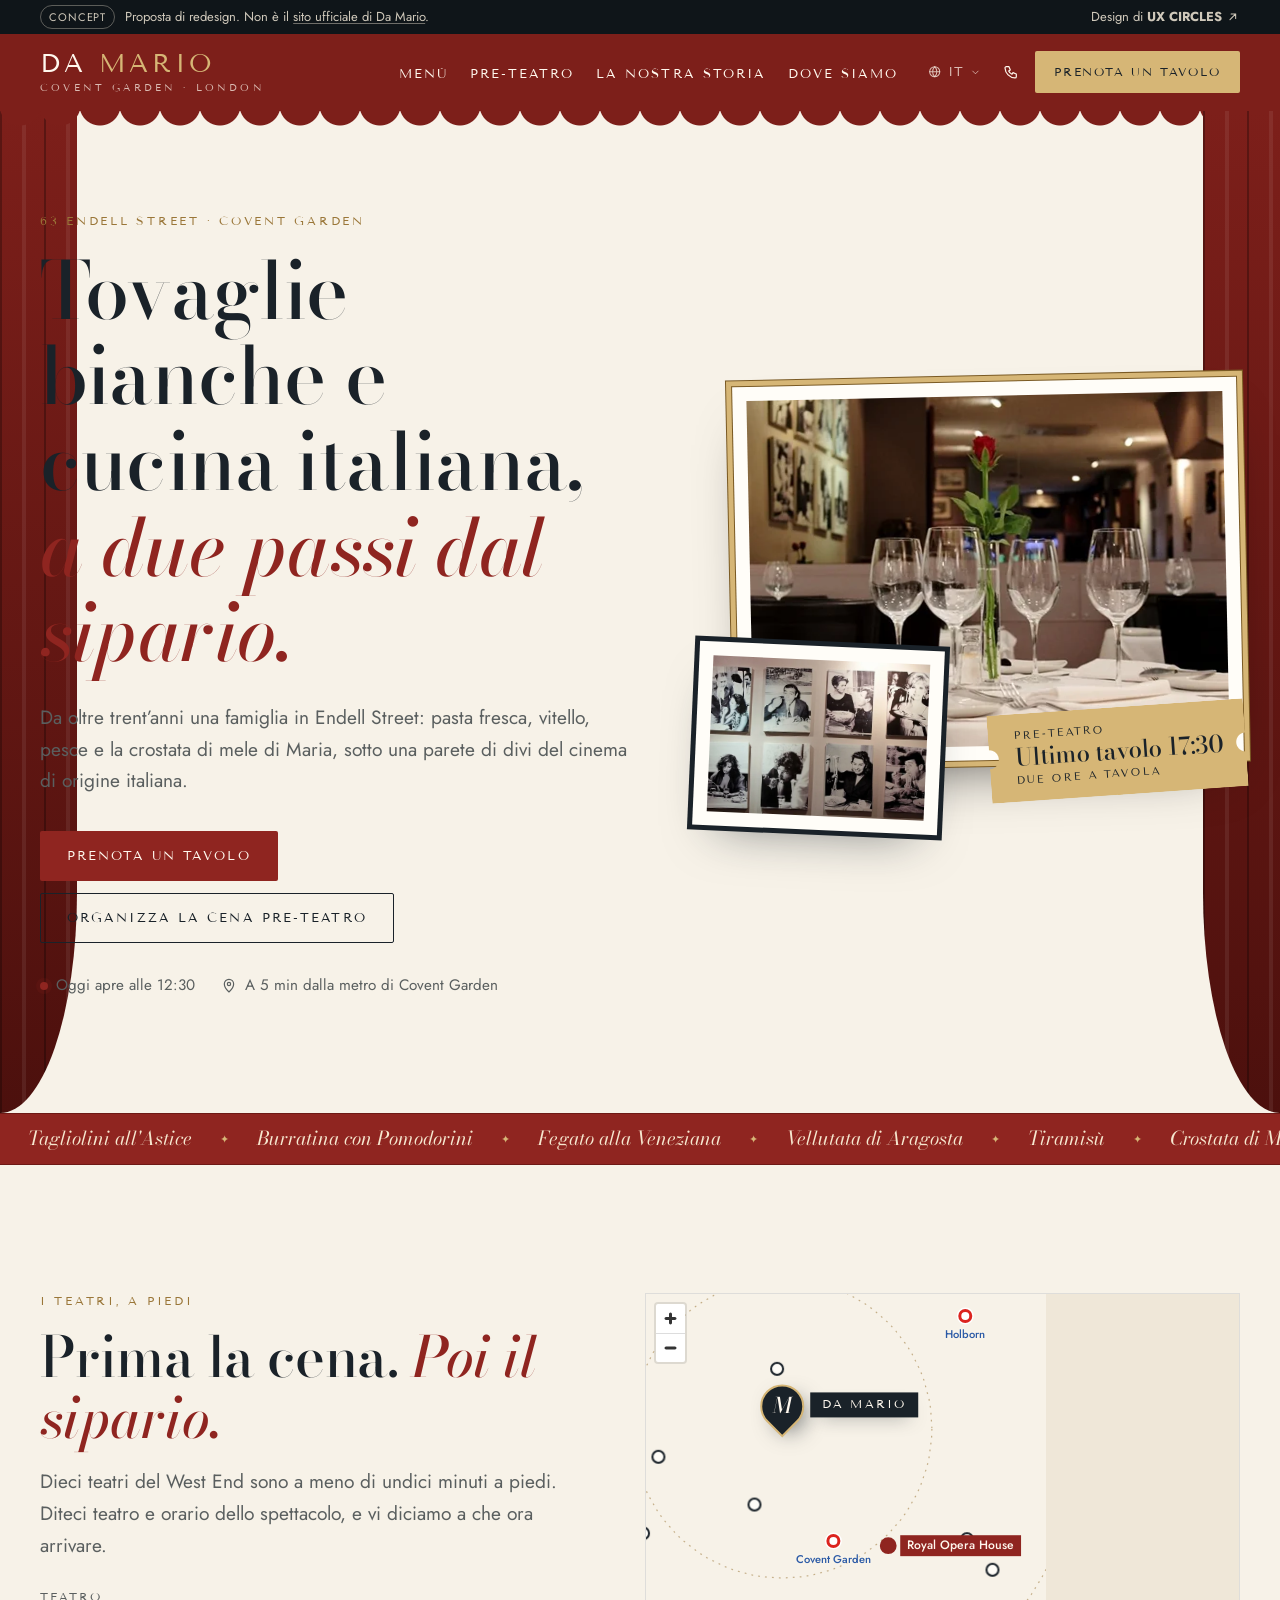
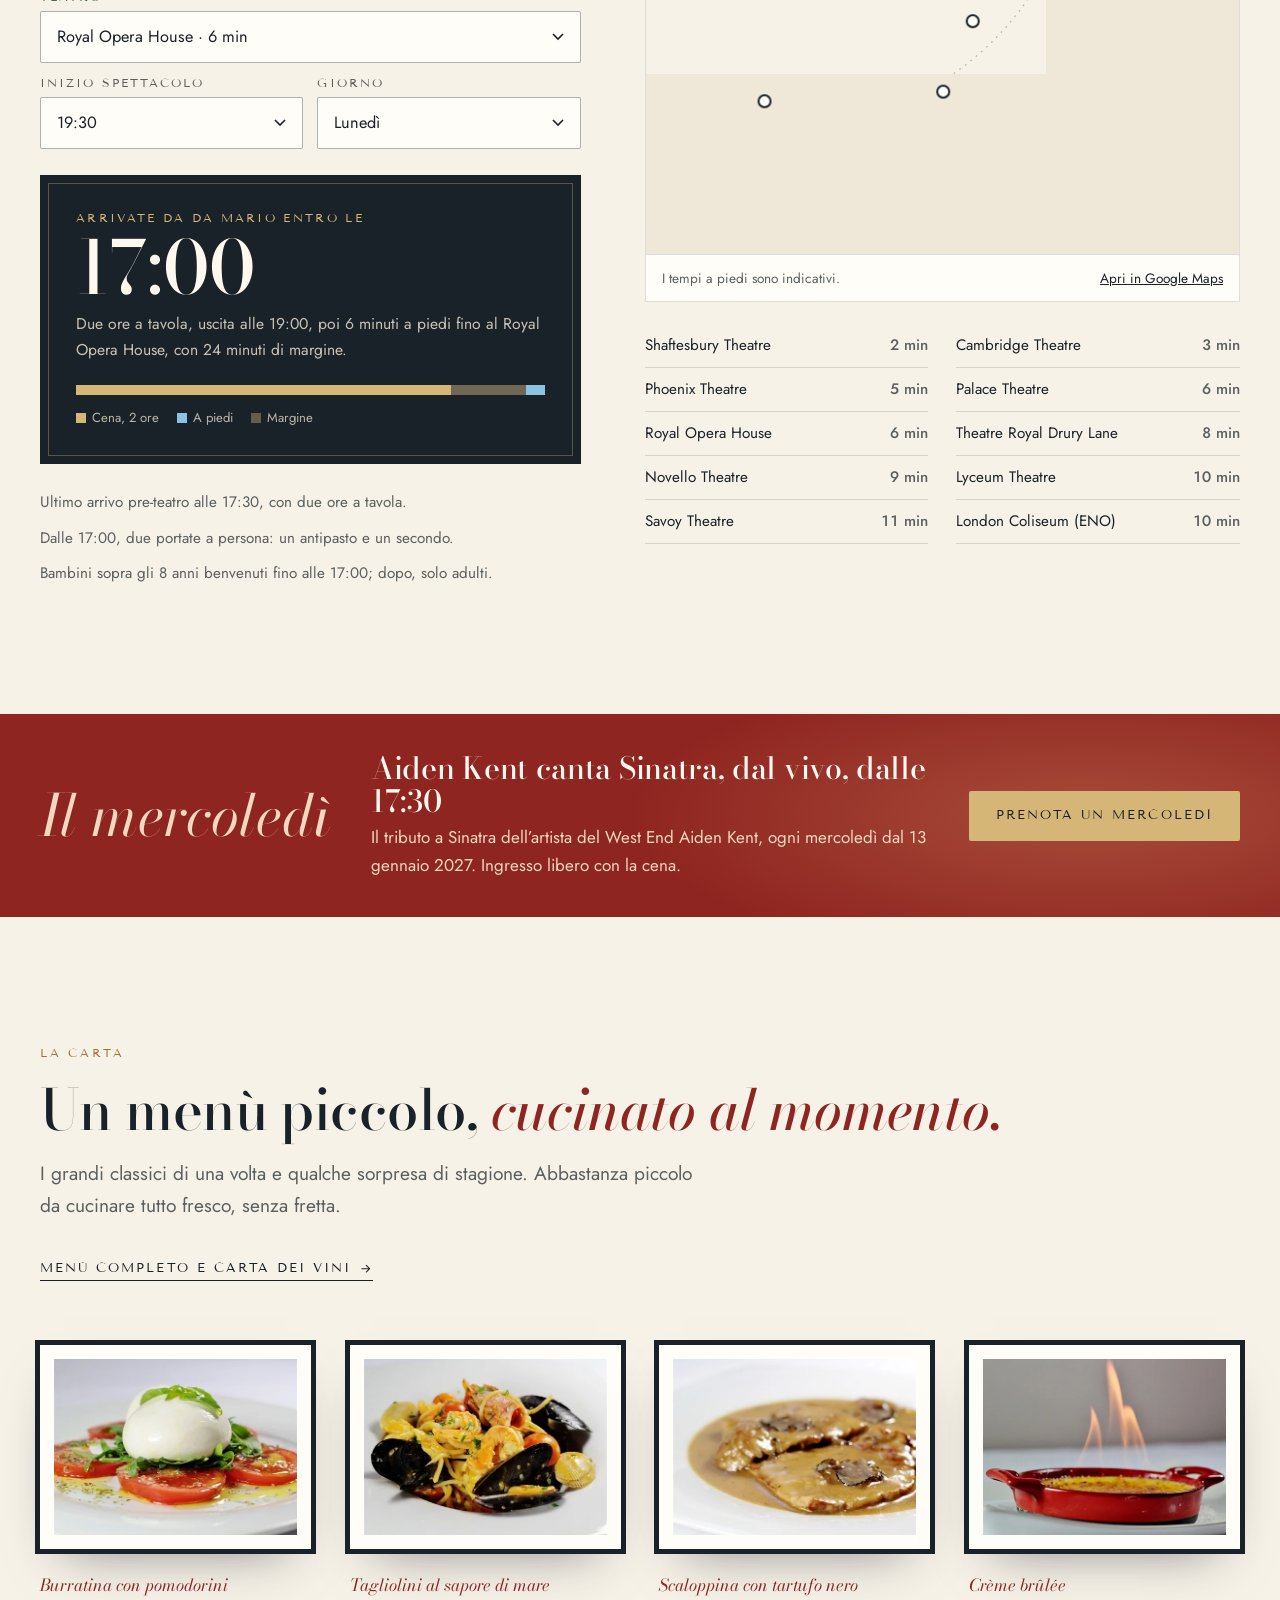
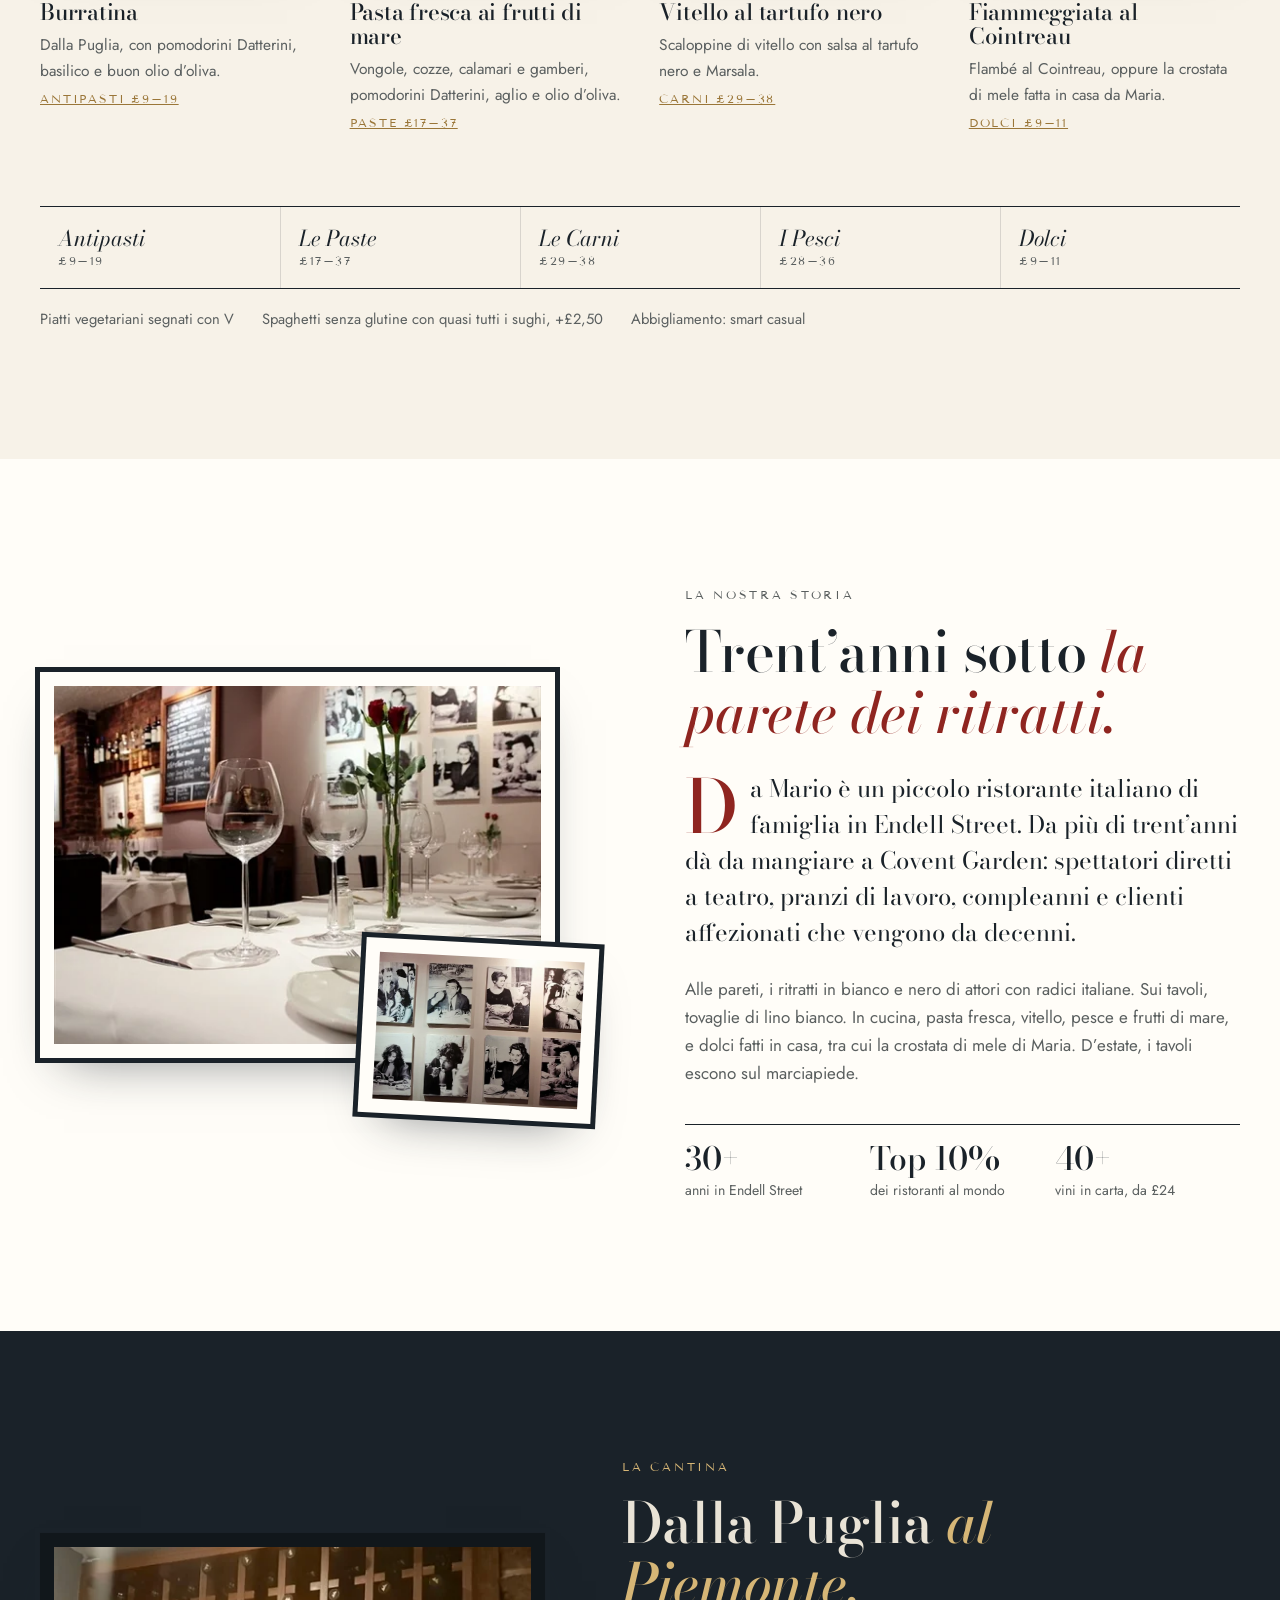
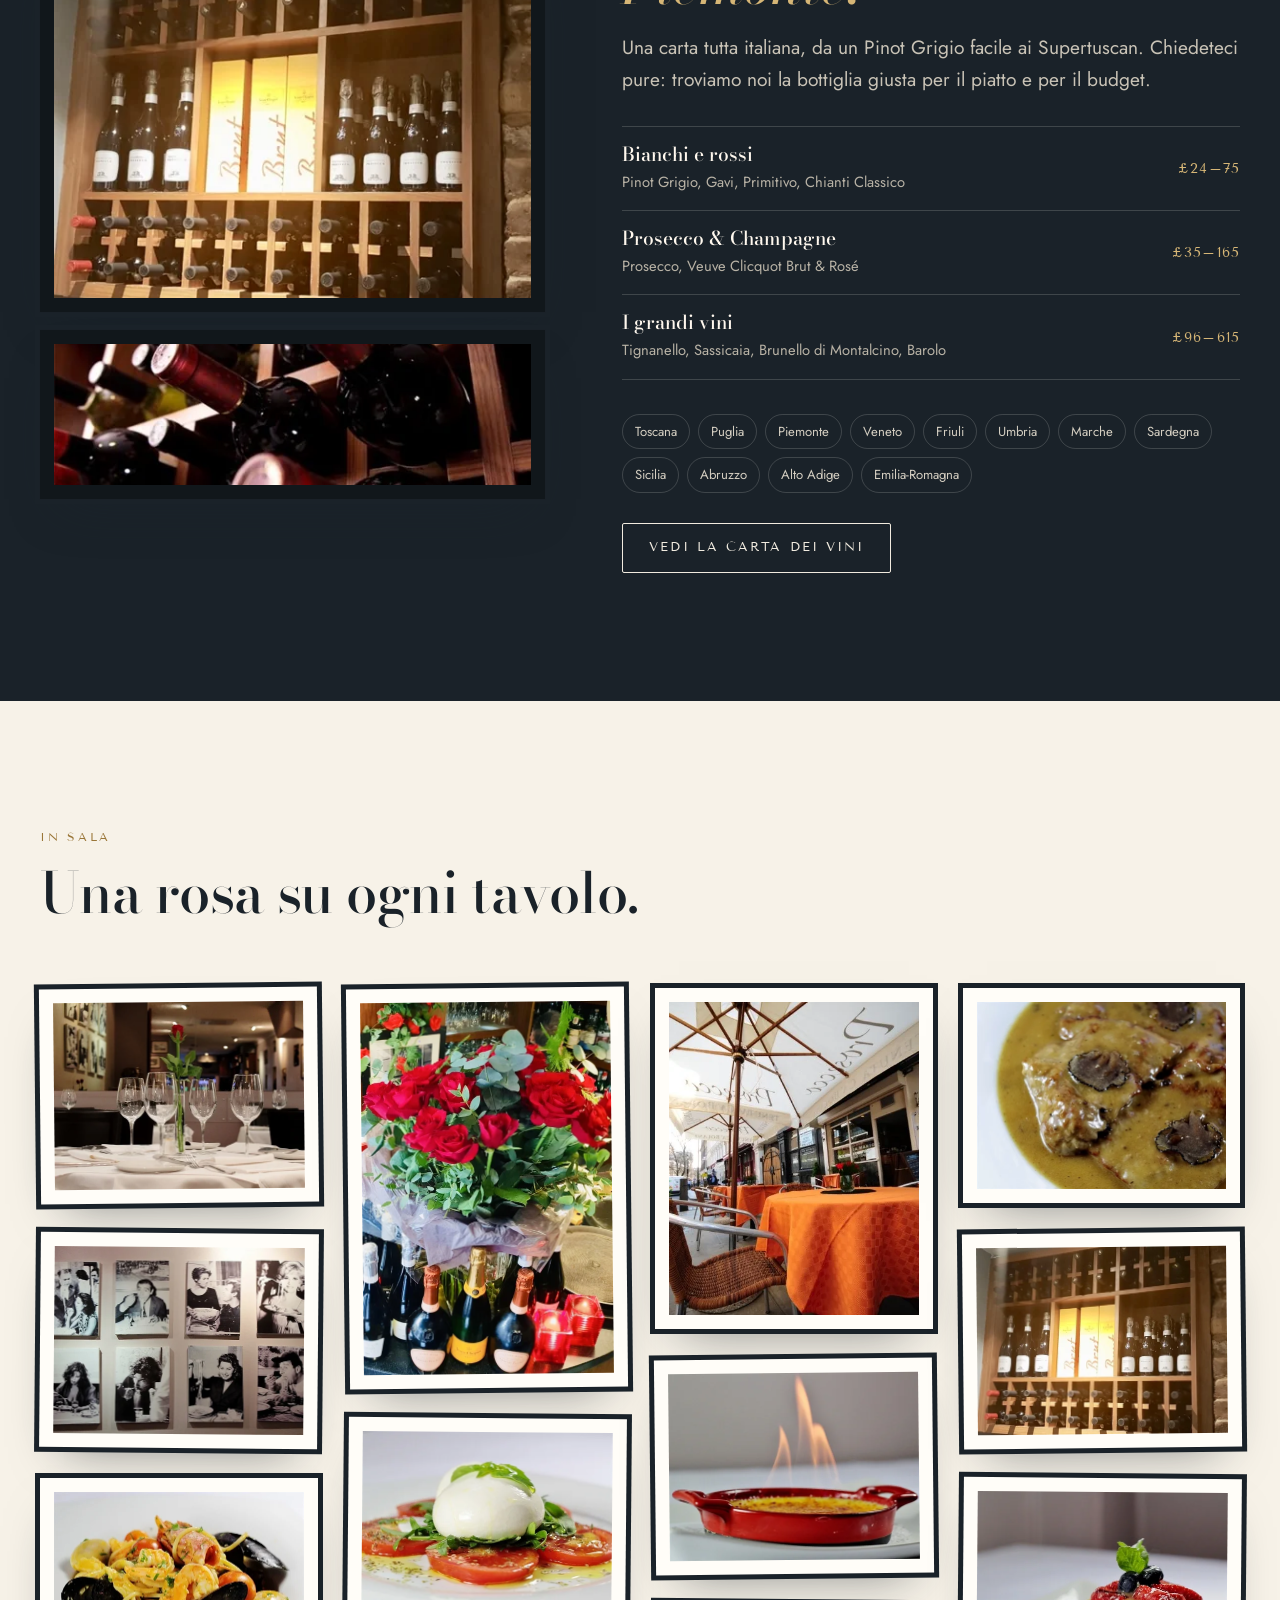
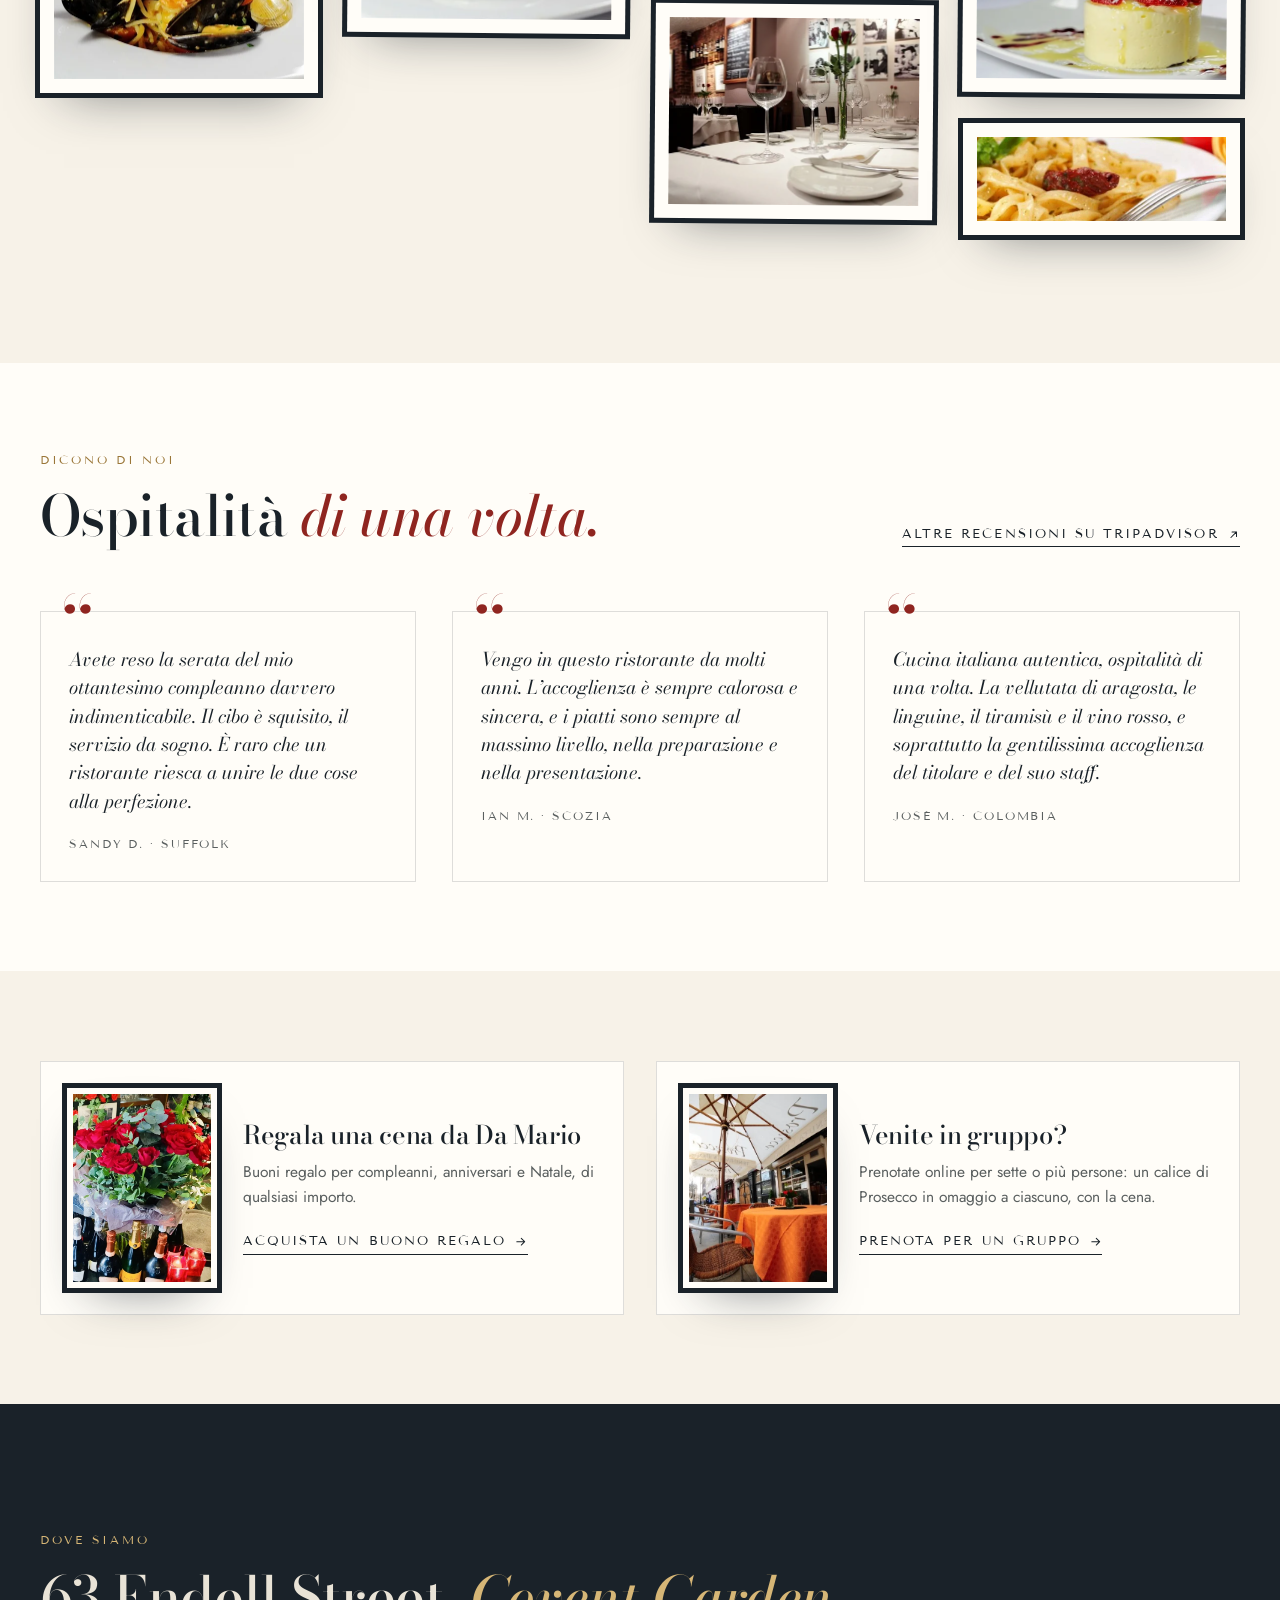
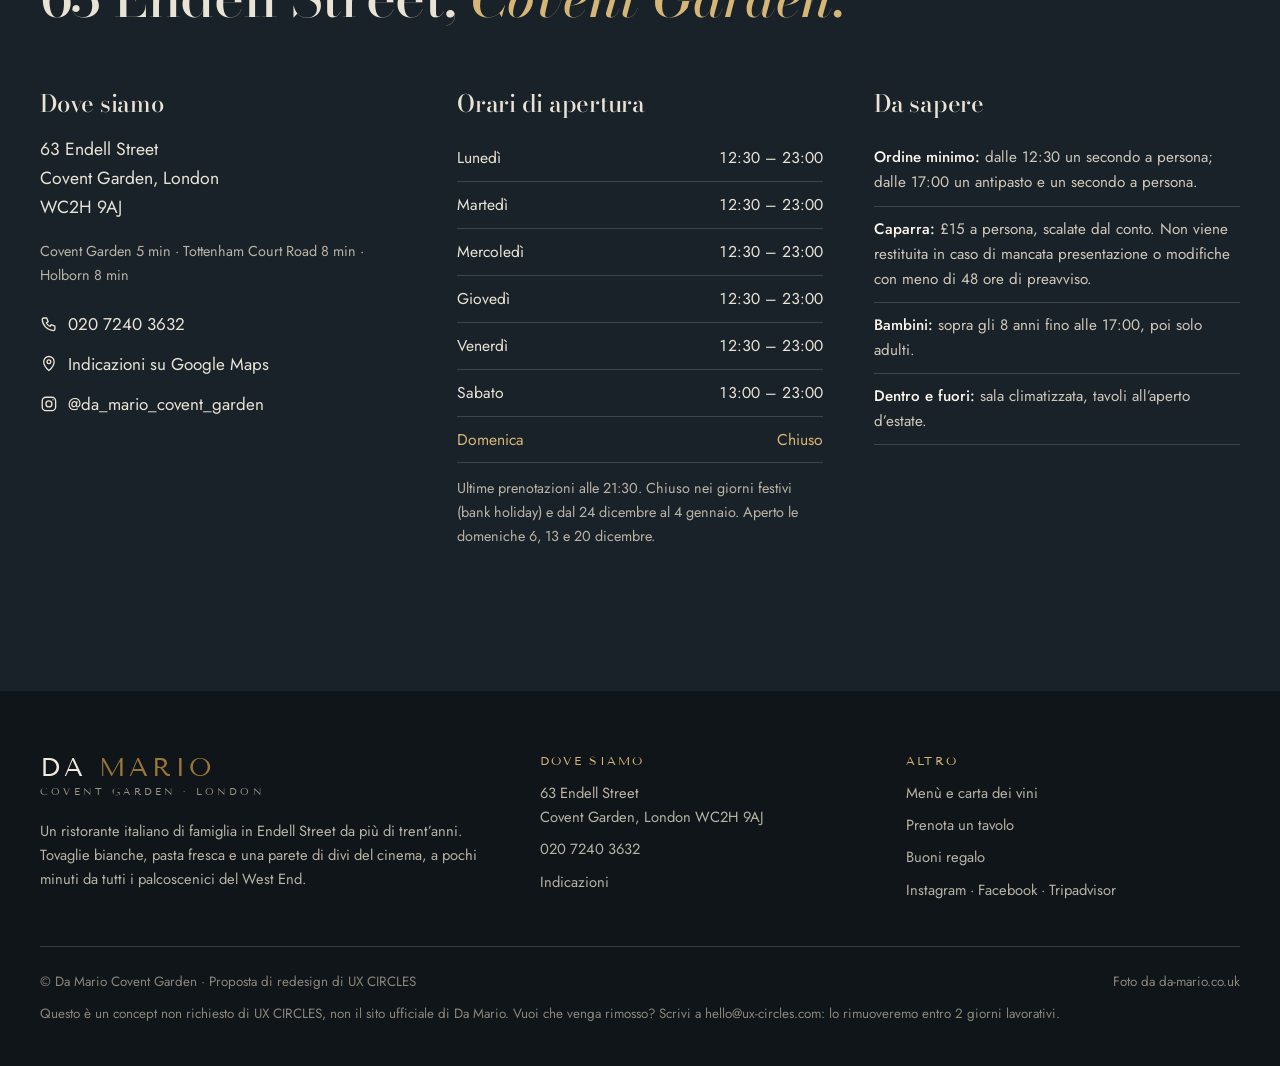
==== commit 952f2bbc: "Footer: offer to take the concept down within 2 working days Every page now says this is an unsolici" ====
--- a/it/index.html
+++ b/it/index.html
@@ -458,6 +458,7 @@
       <div class="footer-base">
         <span>© Da Mario Covent Garden · Proposta di redesign di <a href="https://ux-circles.com/web" target="_blank" rel="noopener">UX CIRCLES</a></span>
         <span>Foto da da-mario.co.uk</span>
+        <span data-takedown style="flex-basis: 100%; margin: 0;">Questo è un concept non richiesto di UX CIRCLES, non il sito ufficiale di Da Mario. Vuoi che venga rimosso? Scrivi a <a href="mailto:hello@ux-circles.com">hello@ux-circles.com</a>: lo rimuoveremo entro 2 giorni lavorativi.</span>
       </div>
     </div>
   </footer>
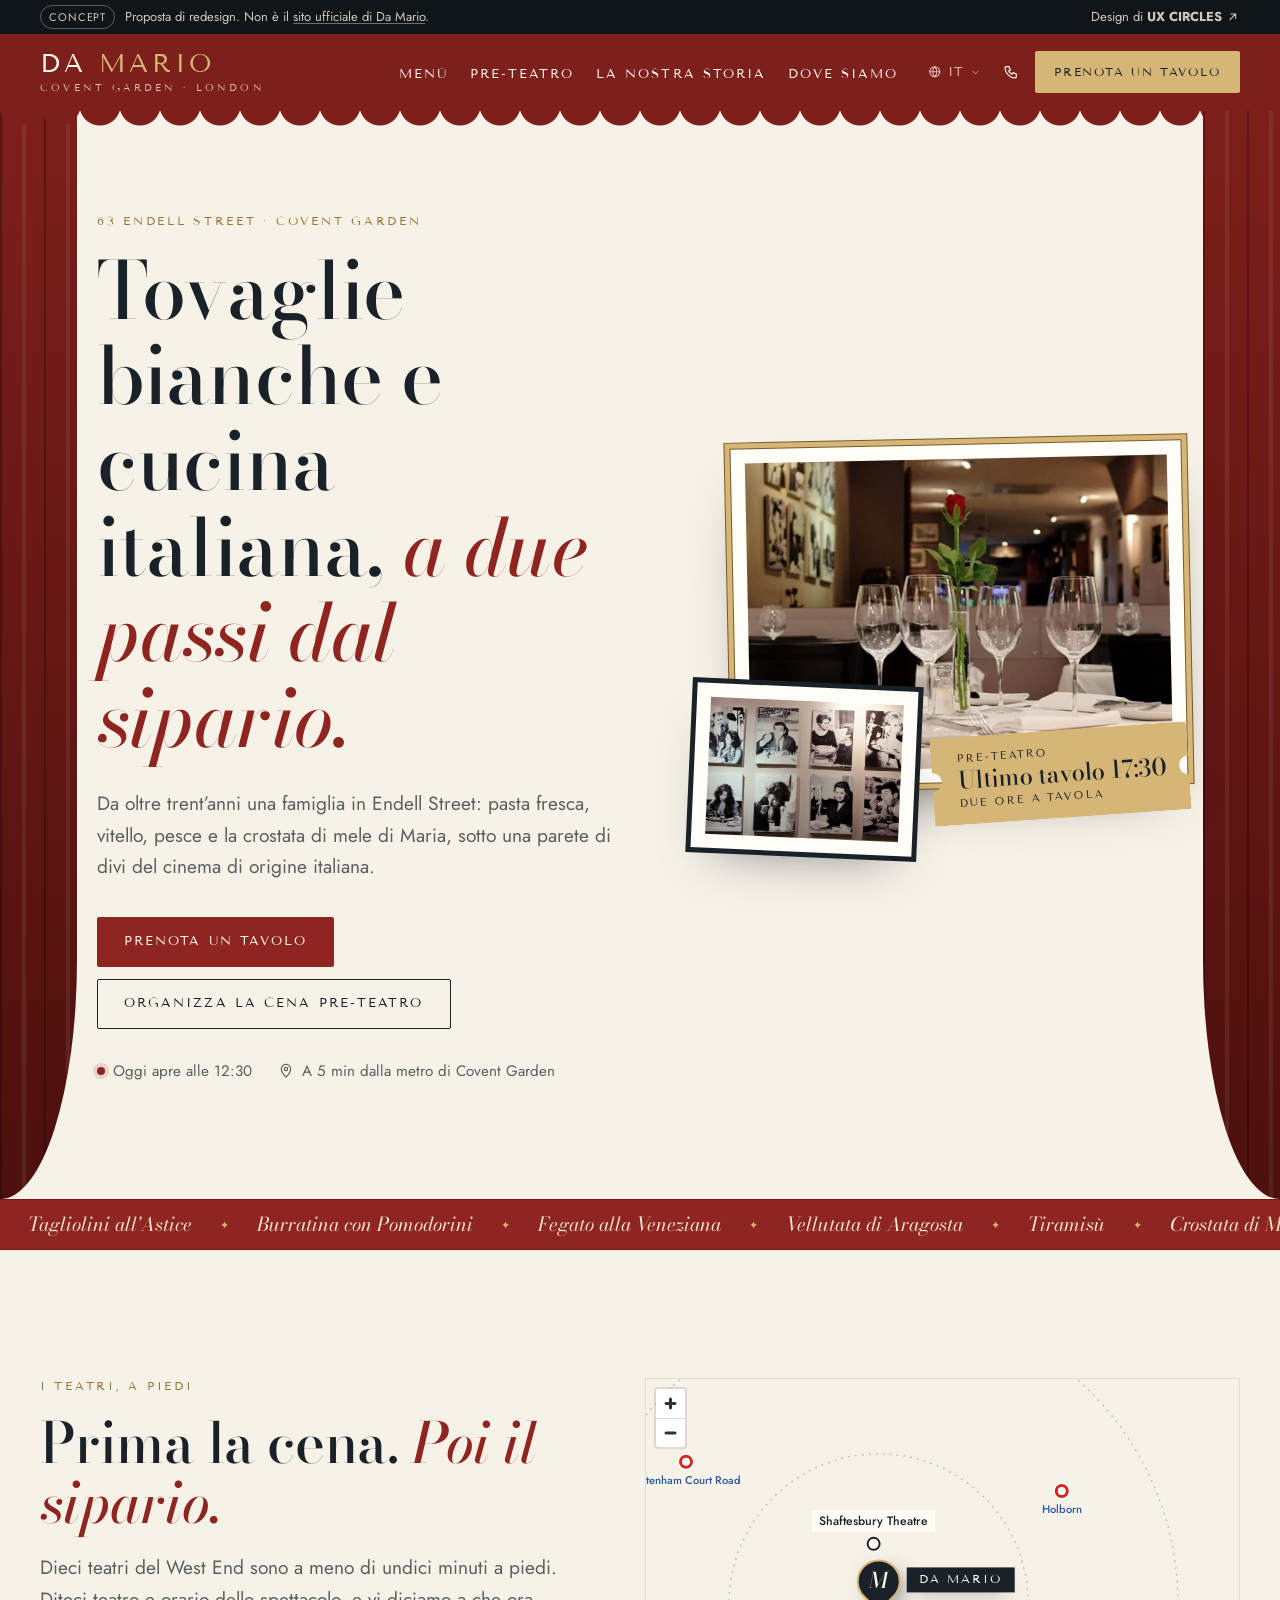
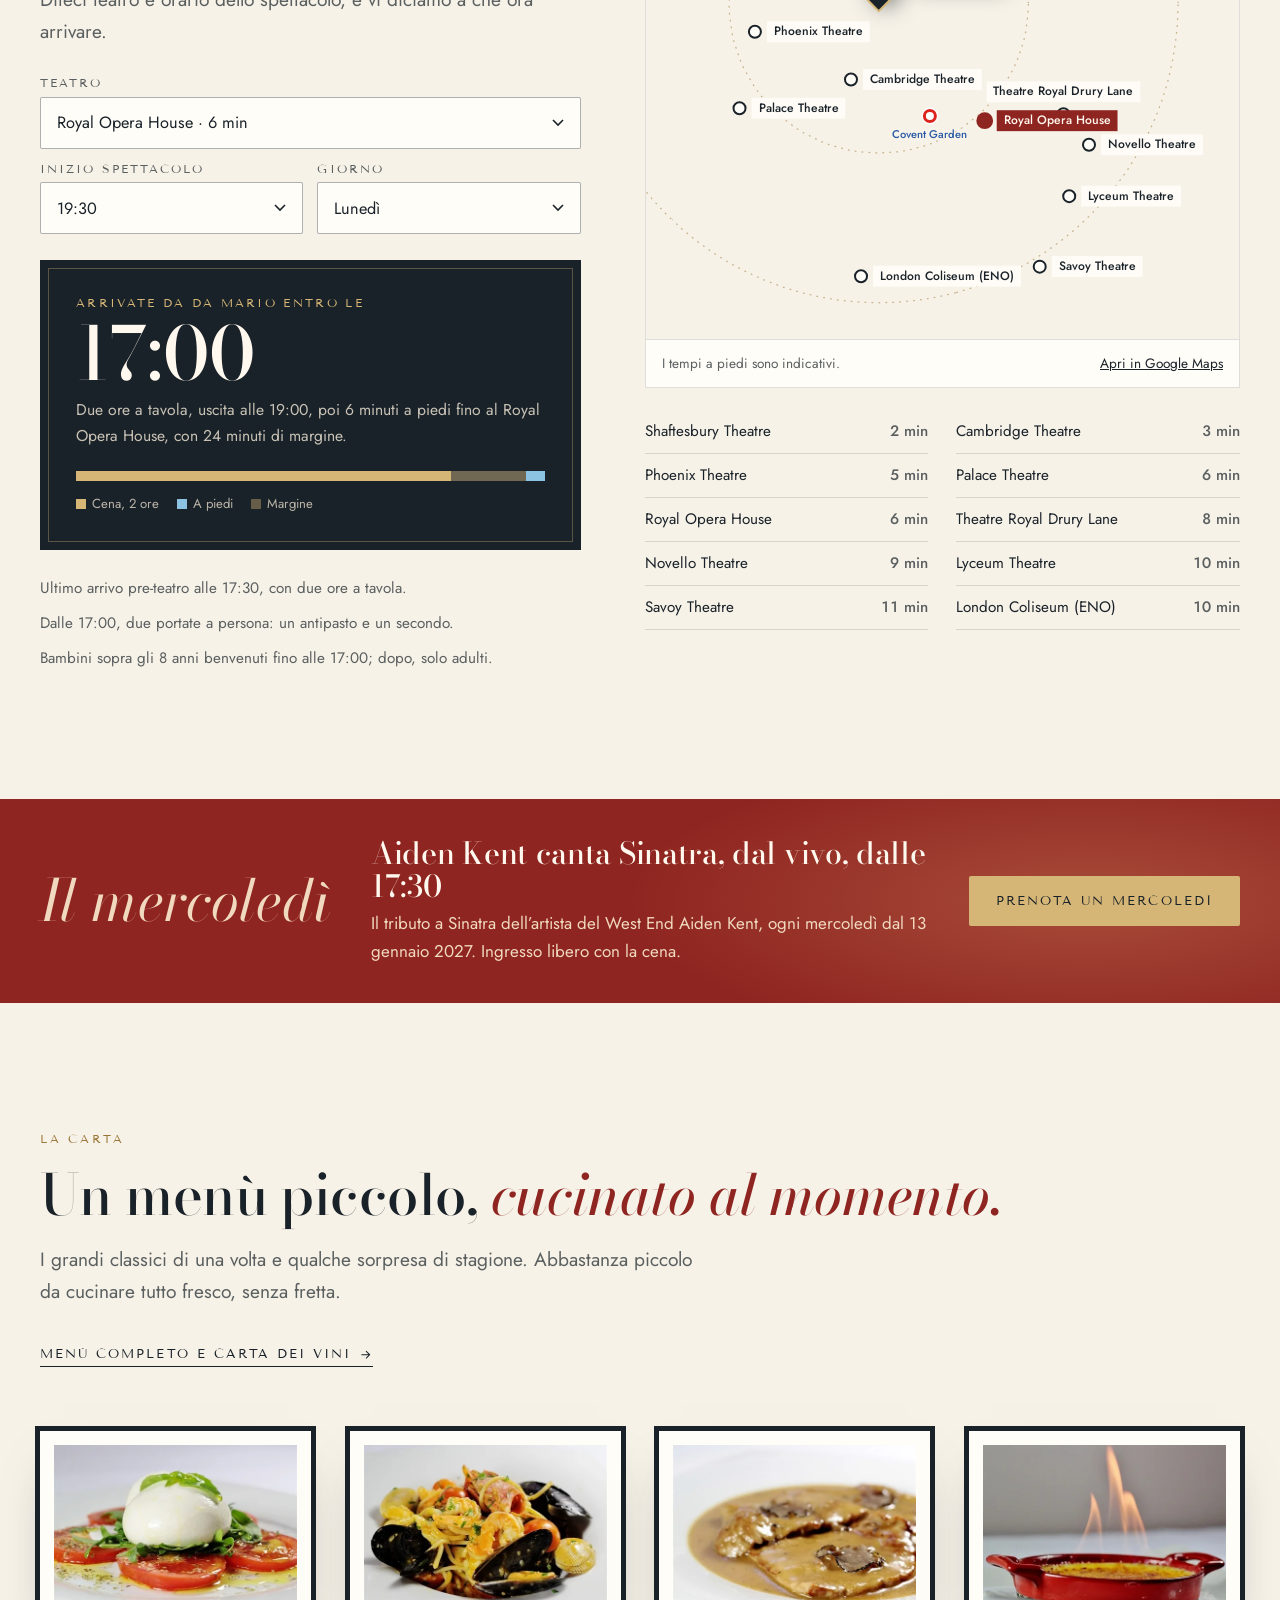
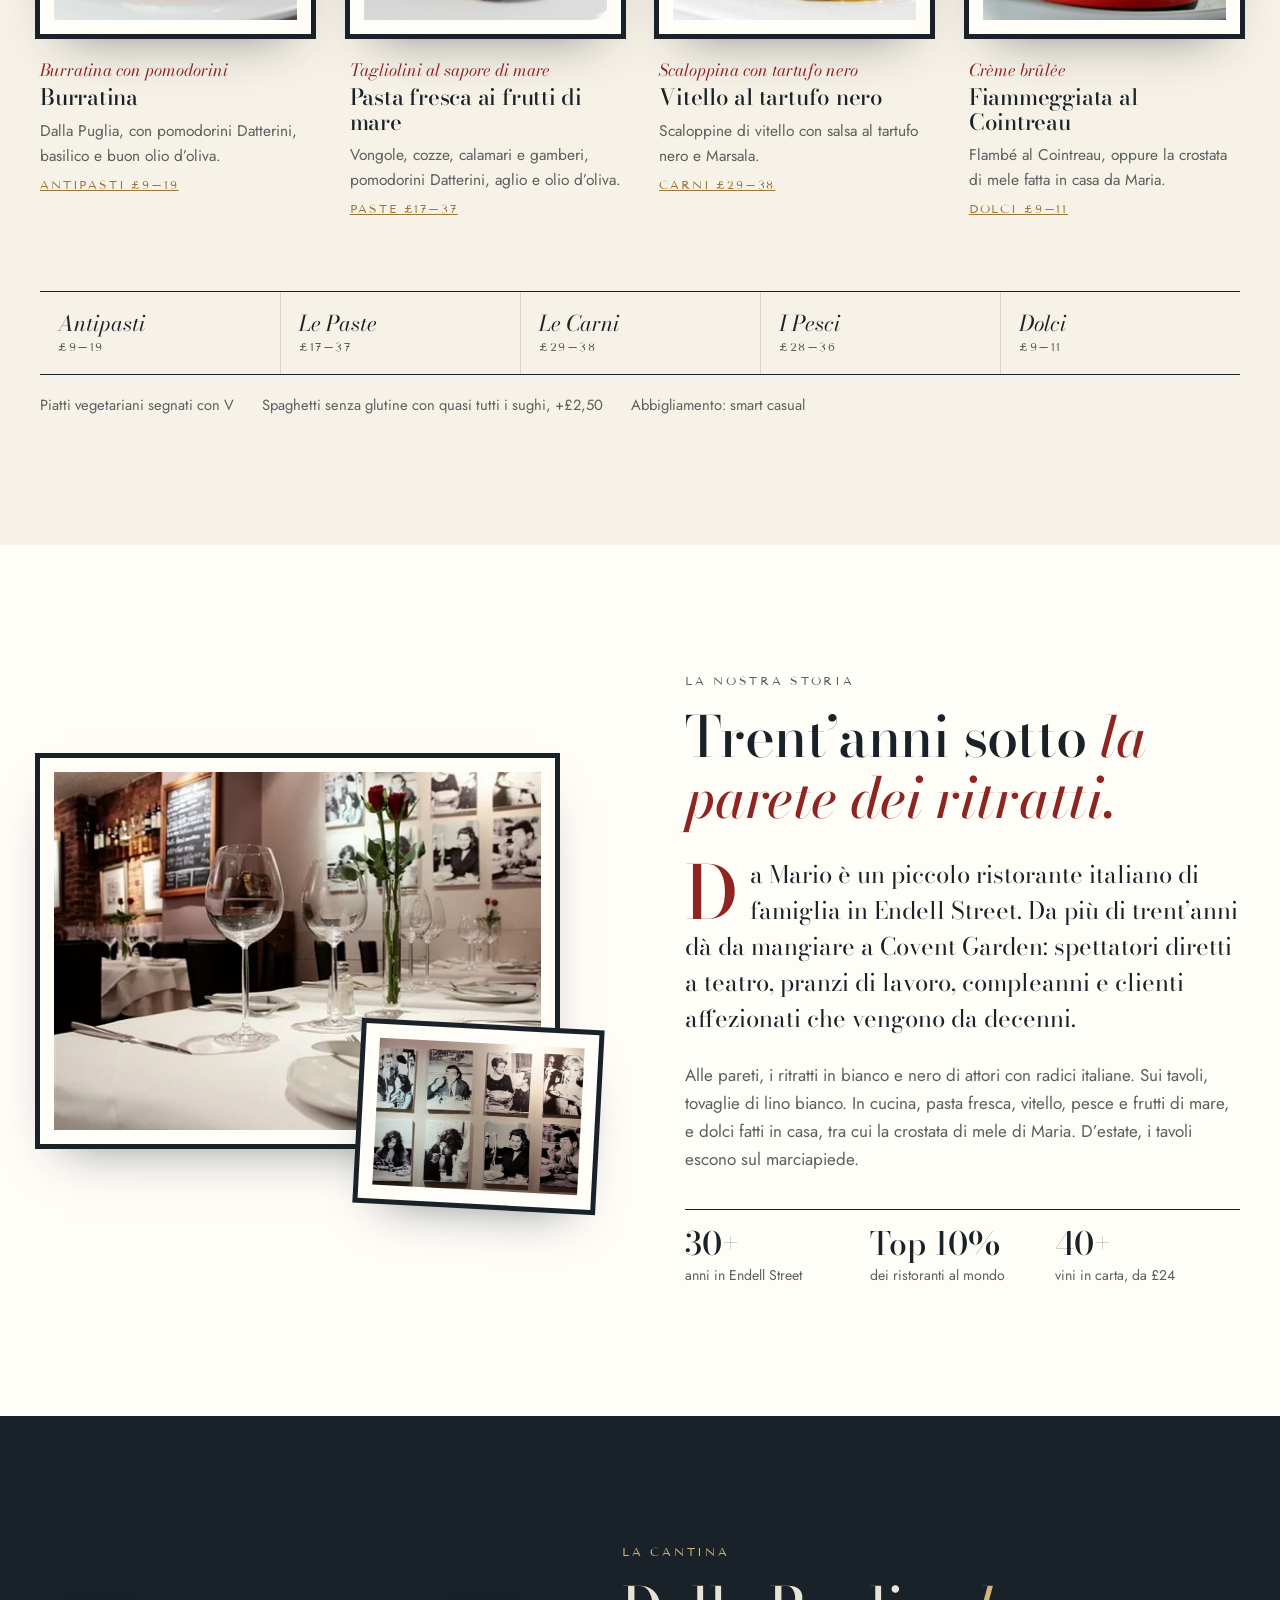
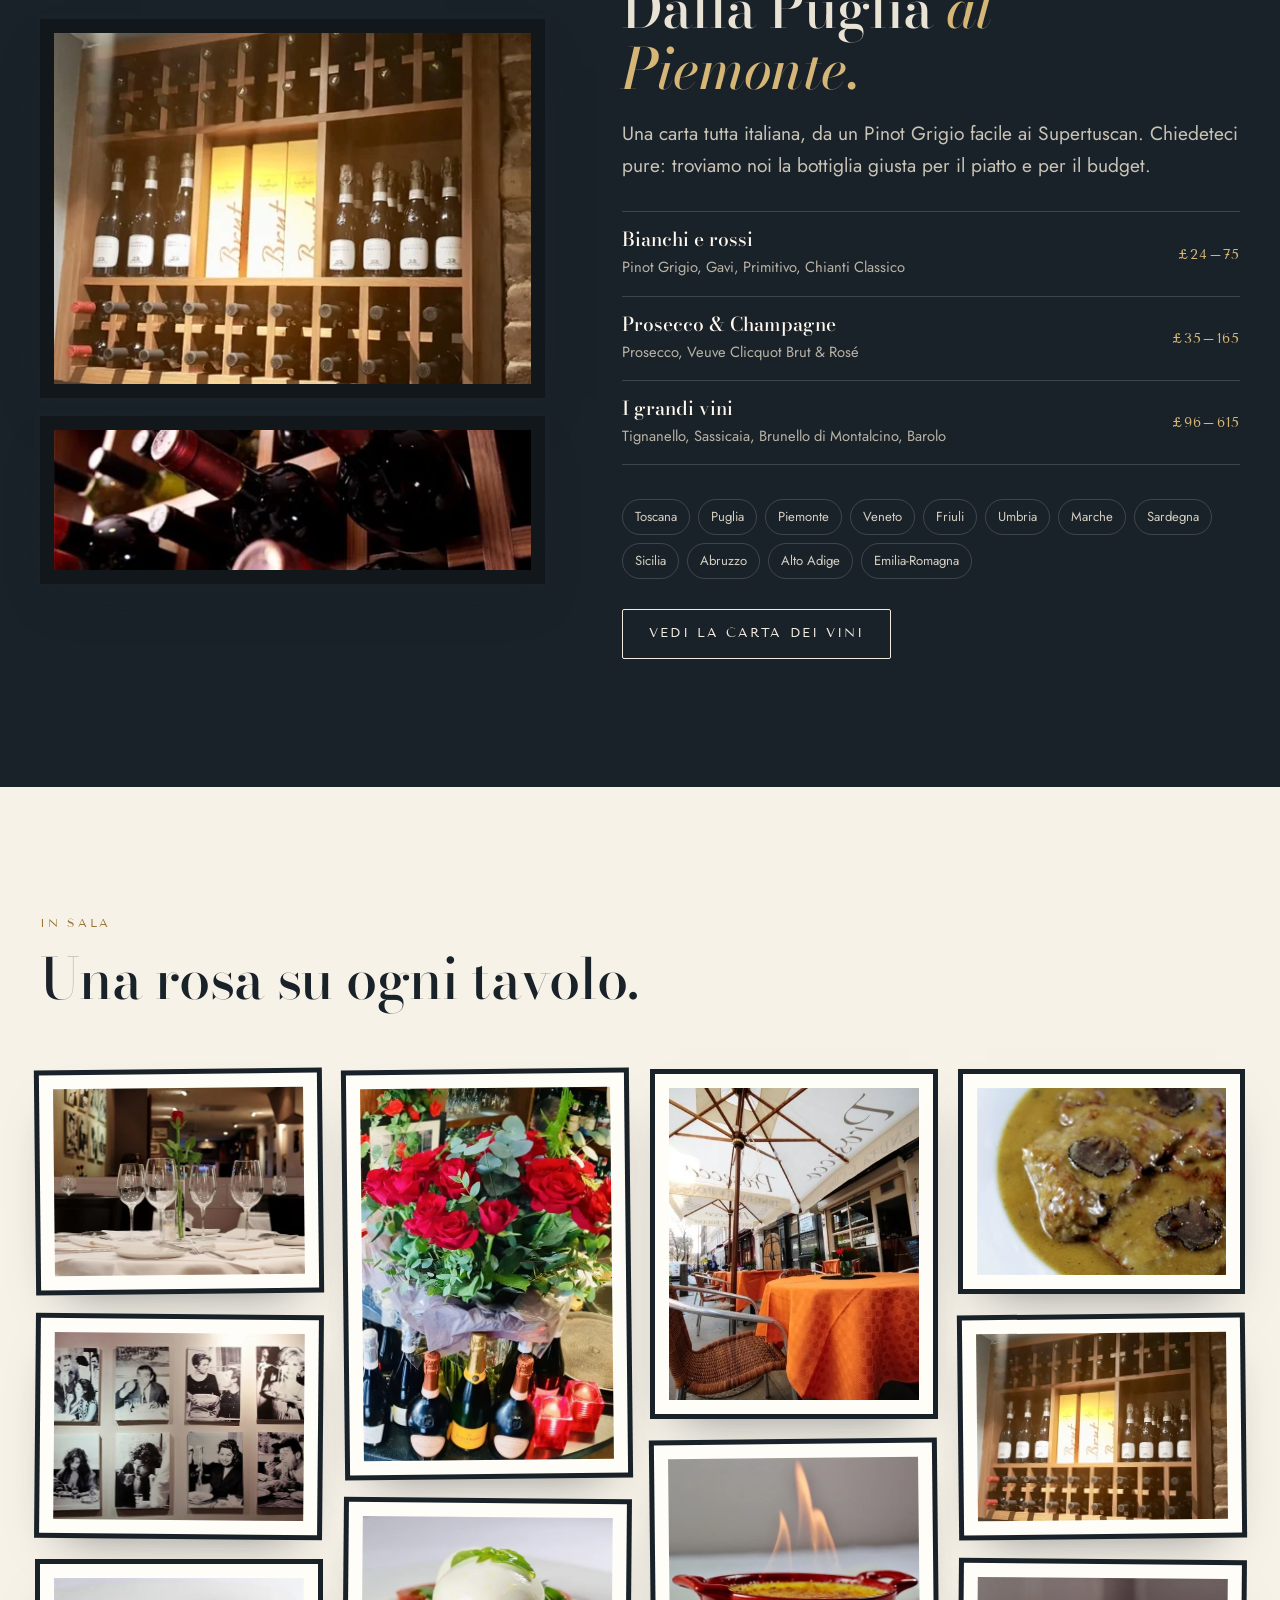
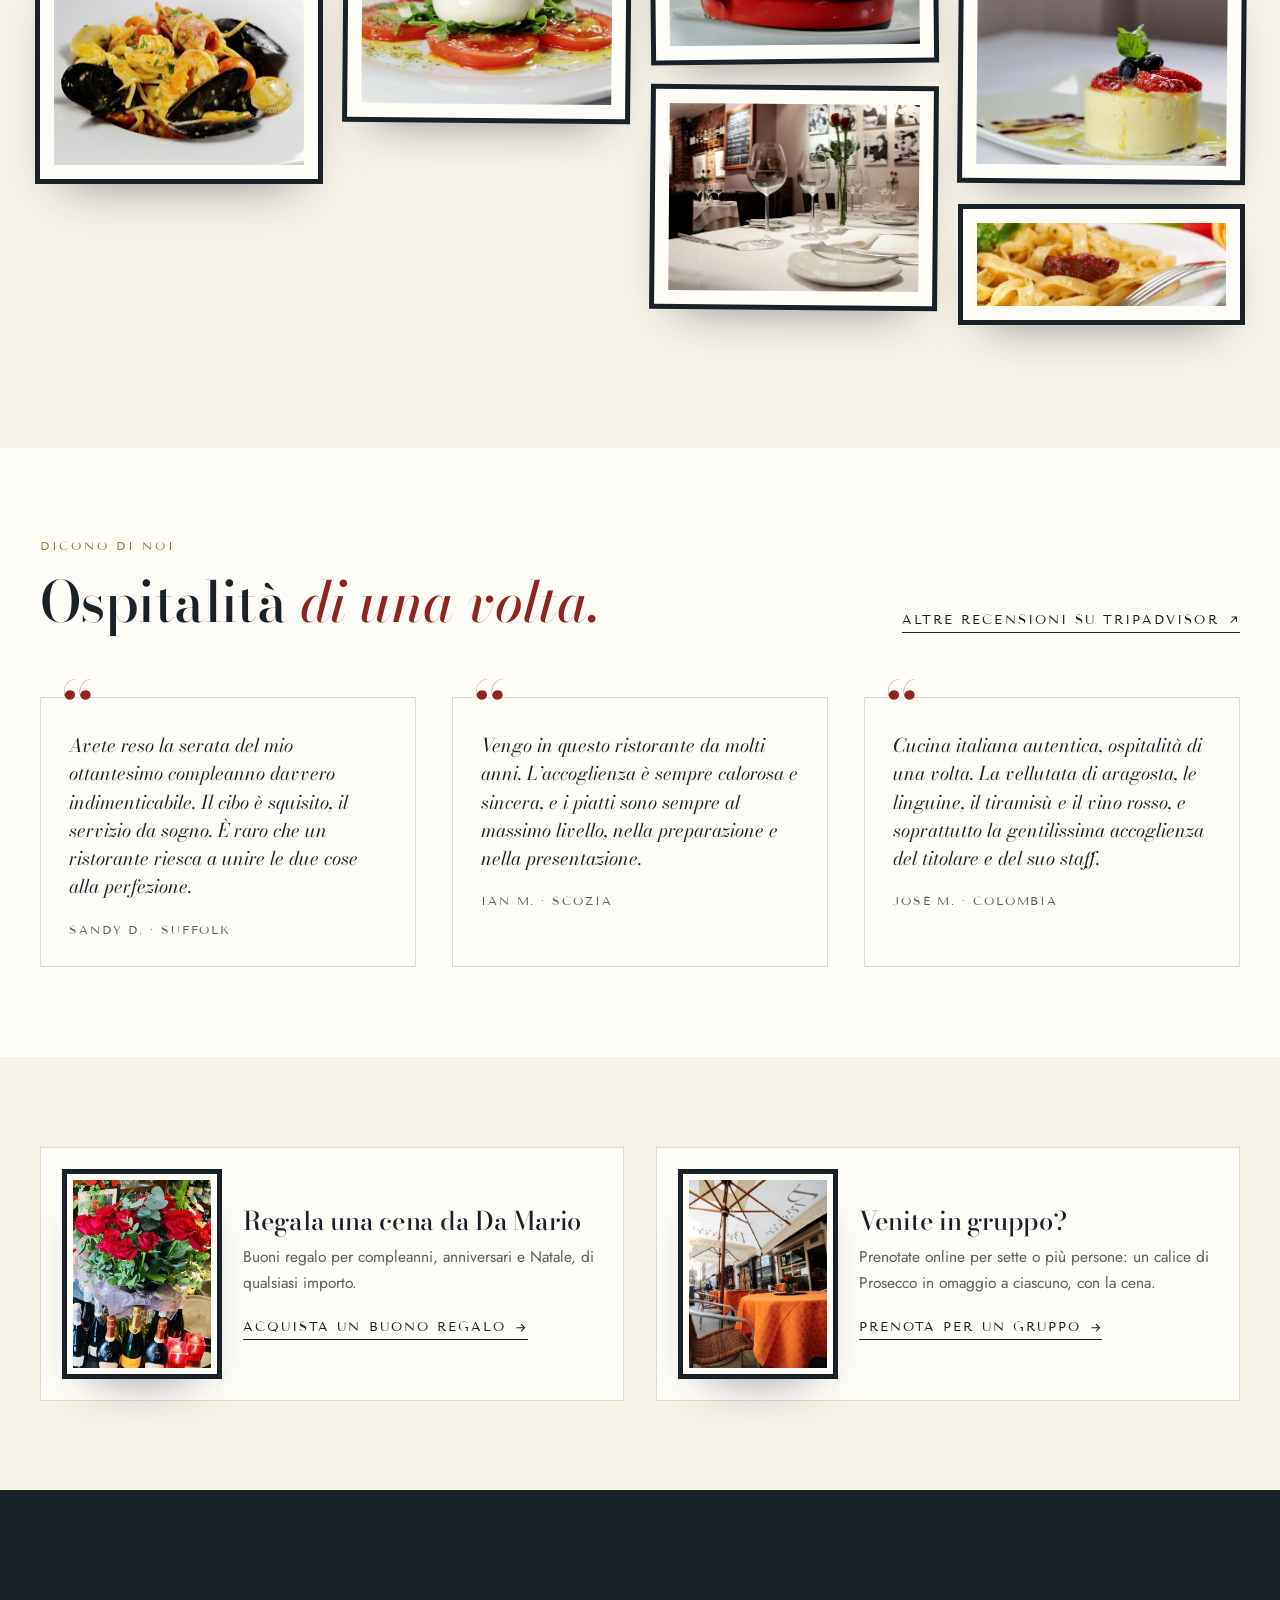
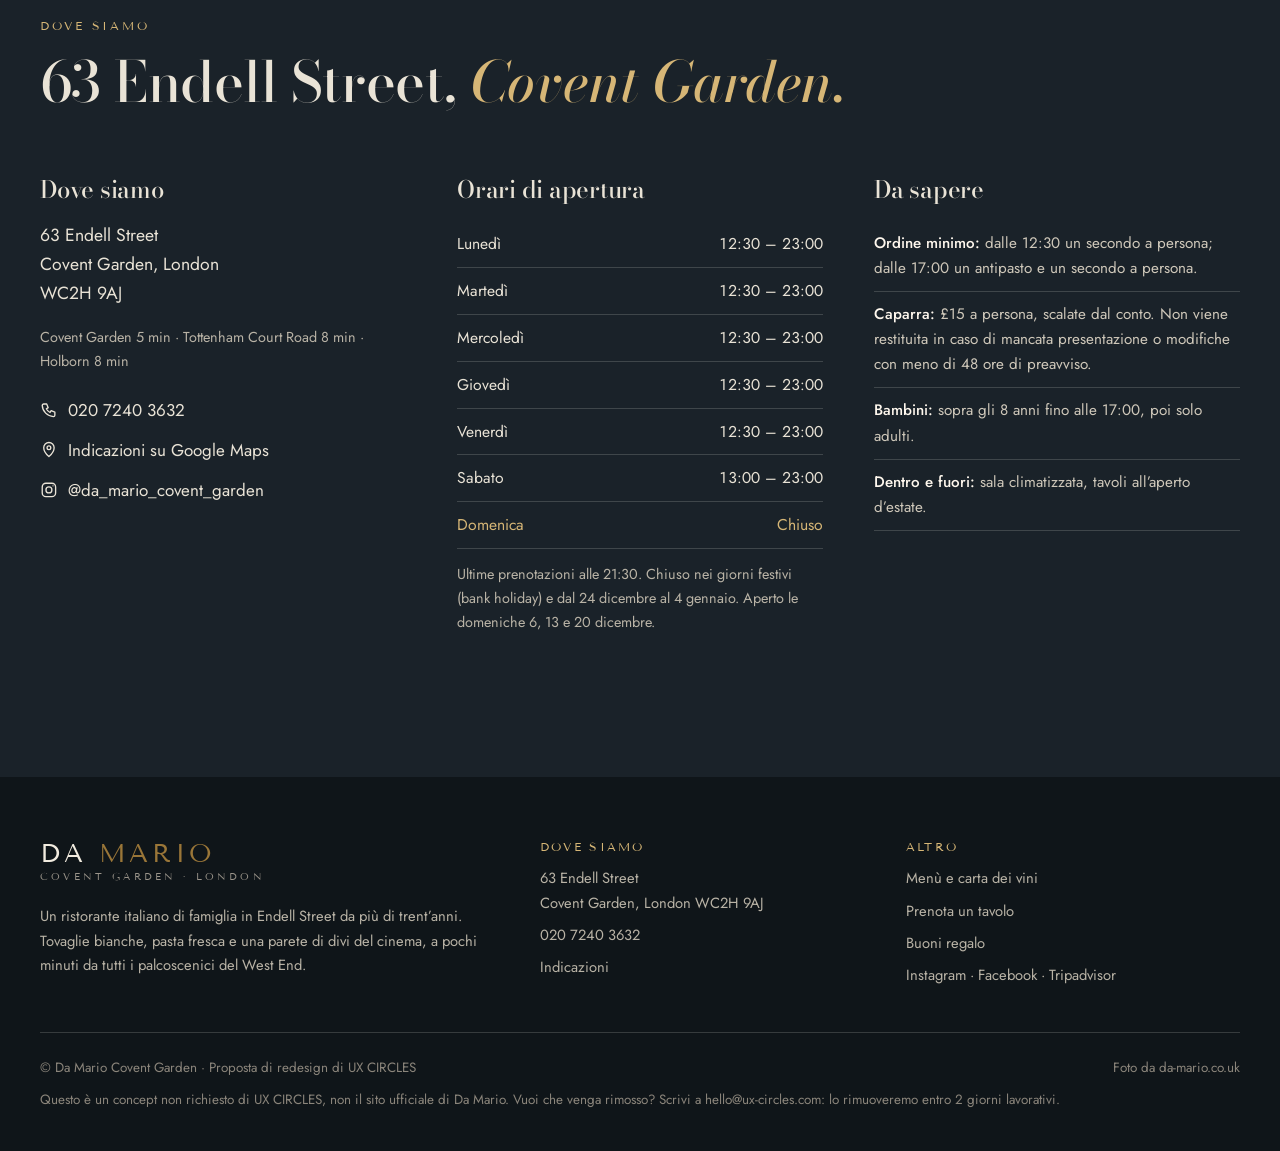
==== commit 5aea5051: "Open the stage curtains on load in the hero Two velvet panels cover the hero and draw open once the " ====
--- a/it/index.html
+++ b/it/index.html
@@ -29,7 +29,7 @@
   <link rel="preconnect" href="https://fonts.gstatic.com" crossorigin>
   <link href="https://fonts.googleapis.com/css2?family=Bodoni+Moda:ital,opsz,wght@0,6..96,400..600;1,6..96,400..500&family=Jost:wght@400;500&family=Tenor+Sans&display=swap" rel="stylesheet">
   <link rel="preload" as="image" href="../assets/img/dining-rose.webp" fetchpriority="high">
-  <link rel="stylesheet" href="../styles.css?v=11">
+  <link rel="stylesheet" href="../styles.css?v=13">
   <script>document.documentElement.classList.replace('no-js','js')</script>
   <script type="application/ld+json">
   {
@@ -146,6 +146,7 @@
     <!-- Hero -->
     <section class="hero">
       <div class="hero-valance" aria-hidden="true"></div>
+      <div class="curtain curtain-l" aria-hidden="true"></div><div class="curtain curtain-r" aria-hidden="true"></div>
       <div class="wrap hero-grid">
         <div class="hero-copy">
           <p class="eyebrow">63 Endell Street · Covent Garden</p>
--- a/styles.css
+++ b/styles.css
@@ -135,7 +135,7 @@
 }
 
 /* Header ------------------------------------------------------------------ */
-.site-header { position: sticky; top: 0; z-index: 50; }
+.site-header { position: sticky; top: calc(-1 * var(--concept-h, 34px)); z-index: 50; } /* the concept bar scrolls away, the header stays */
 /* solid, no backdrop-filter: a filter here would become the containing block of the fixed mobile nav and collapse it */
 .header-bar { background: var(--linen); border-bottom: 1px solid transparent; transition: border-color .3s; }
 .is-scrolled .header-bar { border-bottom-color: var(--line); }
@@ -253,6 +253,24 @@
 .hero::before { left: 0; border-bottom-right-radius: 100% 22%; }
 .hero::after { right: 0; border-bottom-left-radius: 100% 22%; }
 @media (max-width: 760px) { .hero::before, .hero::after { display: none; } .hero { border-bottom: 10px solid var(--rosso); } }
+/* keep the hero copy clear of the side drapes */
+@media (min-width: 761px) { .hero .wrap { width: min(100% - 2 * (clamp(28px, 6vw, 96px) + 20px), var(--wrap)); } }
+/* curtain-up: the stage curtains start closed and draw open once on load (CSS only, no click) */
+.hero-valance { z-index: 4; }
+.curtain {
+  position: absolute; top: 0; bottom: 0; width: 51%; z-index: 3; pointer-events: none;
+  background:
+    linear-gradient(180deg, rgba(0,0,0,0) 70%, rgba(0,0,0,.35)),
+    repeating-linear-gradient(90deg, rgba(0,0,0,.32) 0 3px, transparent 3px 30px, rgba(255,255,255,.08) 30px 36px, transparent 36px 62px),
+    linear-gradient(180deg, #8a231d, #4c100d);
+  box-shadow: 0 0 40px rgba(0,0,0,.35);
+  will-change: transform;
+}
+.curtain-l { left: 0; transform-origin: left center; animation: curtain-open-l 1.5s .35s cubic-bezier(.65, 0, .25, 1) both; }
+.curtain-r { right: 0; transform-origin: right center; animation: curtain-open-r 1.5s .35s cubic-bezier(.65, 0, .25, 1) both; }
+@keyframes curtain-open-l { from { transform: none; } 70% { visibility: visible; } to { transform: translateX(-100%) scaleX(.55); visibility: hidden; } }
+@keyframes curtain-open-r { from { transform: none; } 70% { visibility: visible; } to { transform: translateX(100%) scaleX(.55); visibility: hidden; } }
+@media (prefers-reduced-motion: reduce) { .curtain { display: none; } }
 .hero-valance {
   position: absolute; left: 0; right: 0; top: 0; height: 18px; z-index: -1;
   background: radial-gradient(circle at 20px -6px, #7d1f1a 20px, transparent 21px) 0 0 / 40px 18px repeat-x;
@@ -504,7 +522,7 @@
    ========================================================================== */
 .page-hero { padding: clamp(48px, 7vw, 96px) 0 clamp(36px, 5vw, 60px); border-bottom: 1px solid var(--line); }
 .page-hero .lede { margin-top: 18px; }
-.menu-toolbar { position: sticky; top: calc(var(--header-h) + var(--concept-h, 34px)); z-index: 30; background: rgba(247, 242, 232, .96); backdrop-filter: blur(8px); -webkit-backdrop-filter: blur(8px); border-bottom: 1px solid var(--line); }
+.menu-toolbar { position: sticky; top: var(--header-h); z-index: 30; background: rgba(247, 242, 232, .96); backdrop-filter: blur(8px); -webkit-backdrop-filter: blur(8px); border-bottom: 1px solid var(--line); }
 .menu-toolbar-inner { display: flex; align-items: center; gap: 18px; min-height: 64px; }
 .menu-tabs { display: flex; gap: 4px; overflow-x: auto; scrollbar-width: none; margin-right: auto; -webkit-mask: linear-gradient(90deg, #000 90%, transparent); mask: linear-gradient(90deg, #000 90%, transparent); padding-right: 30px; }
 .menu-tabs::-webkit-scrollbar { display: none; }
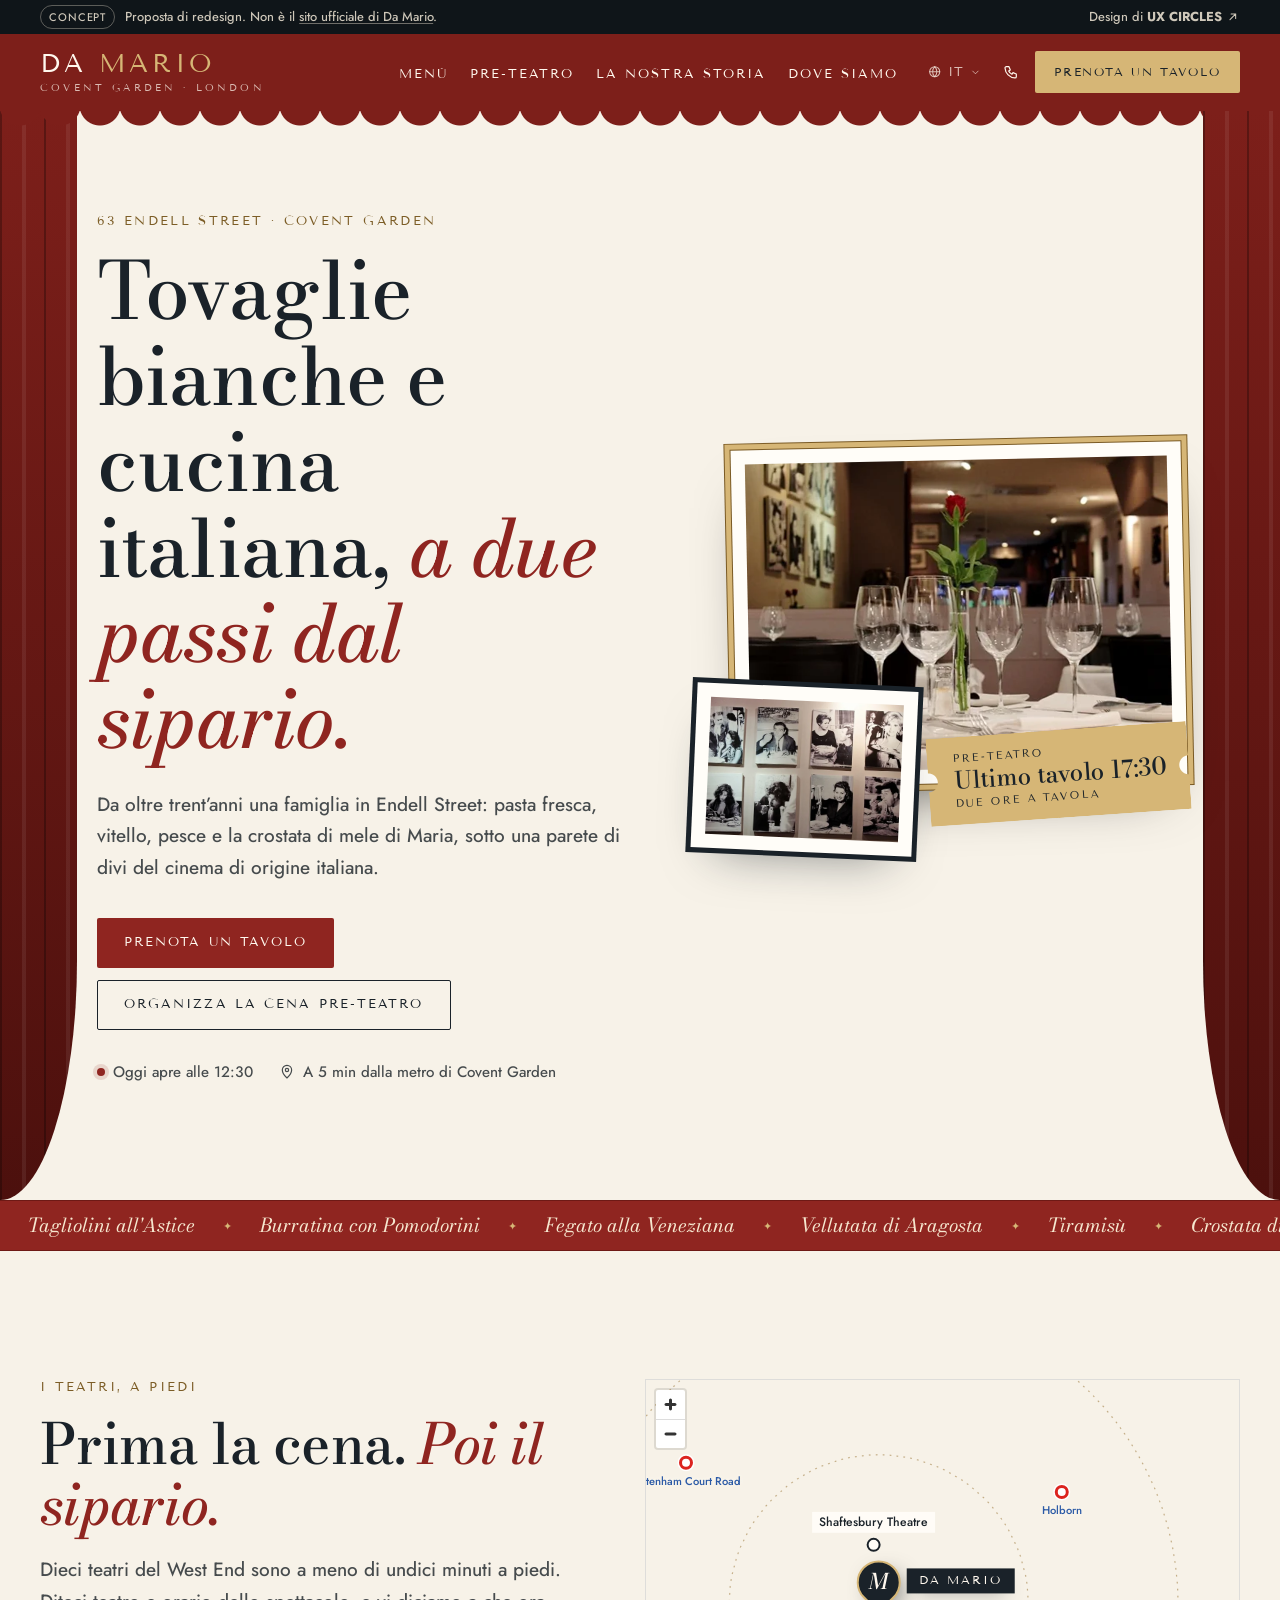
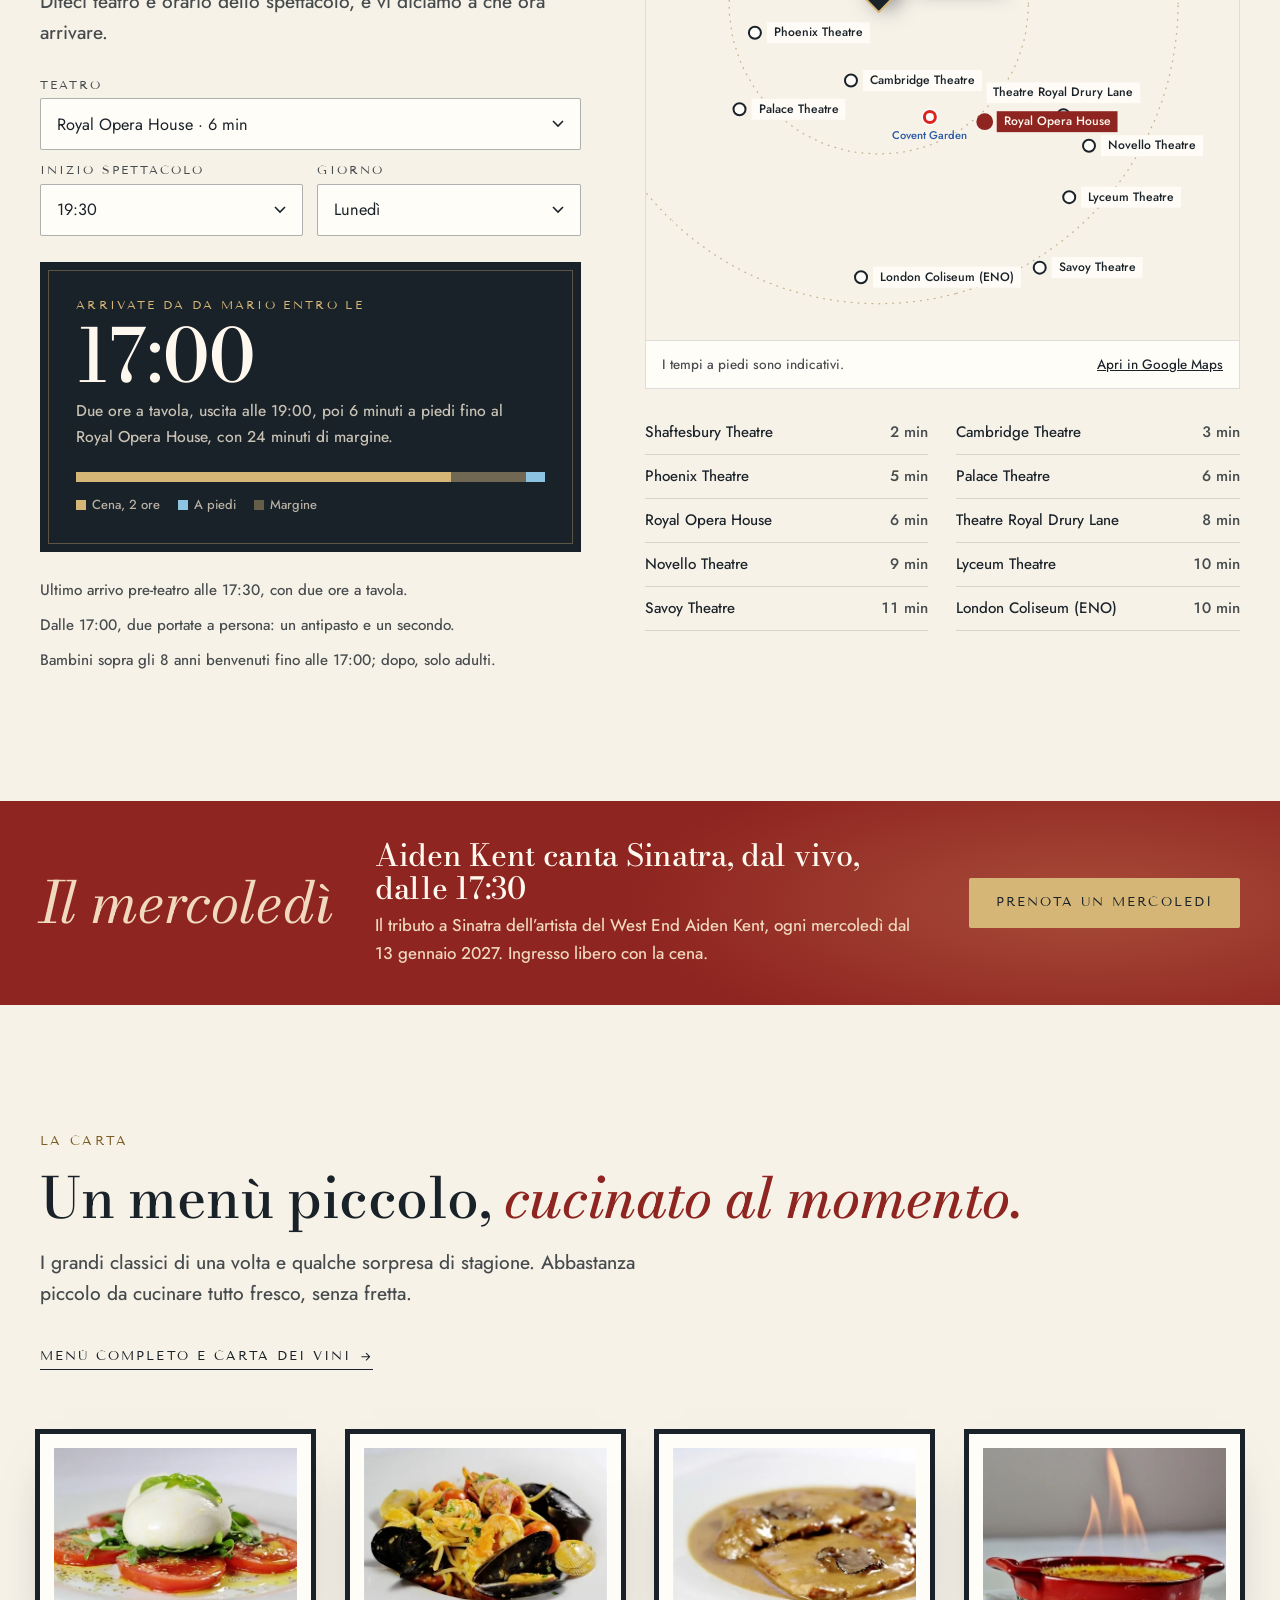
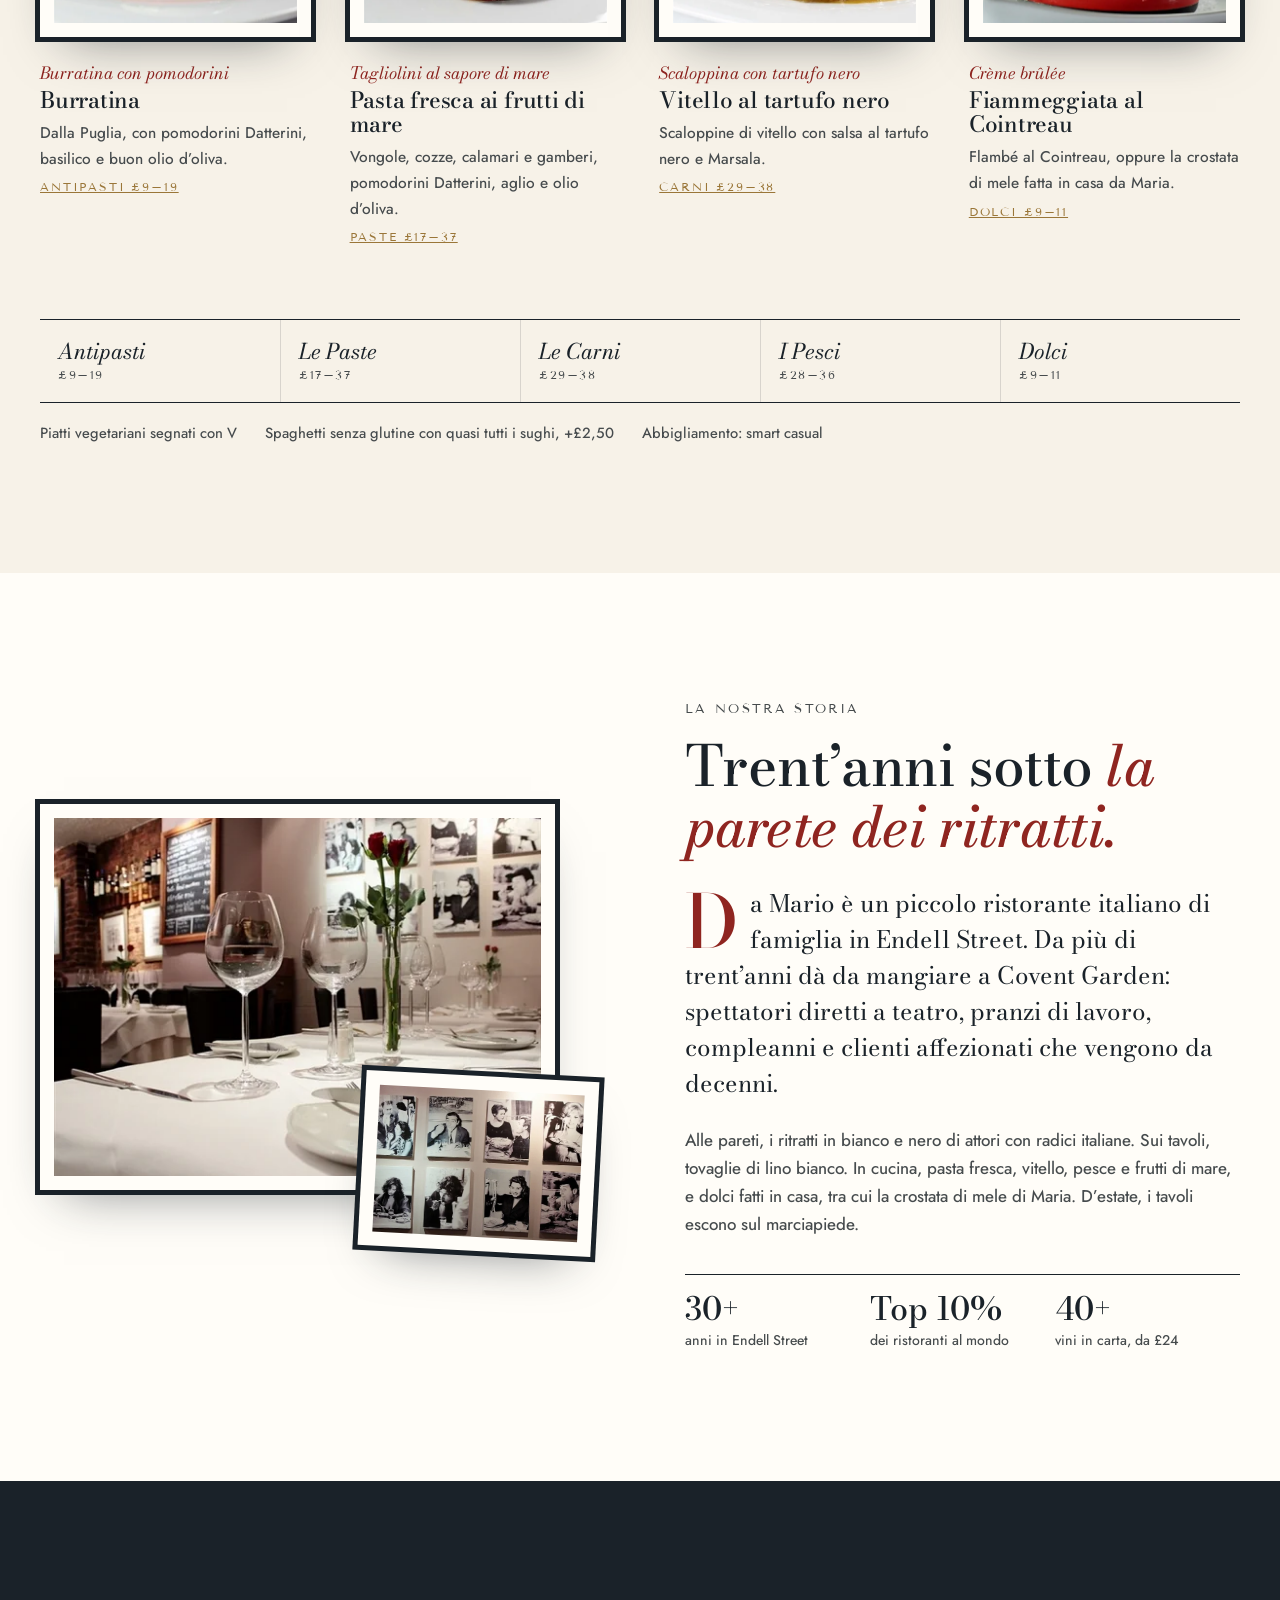
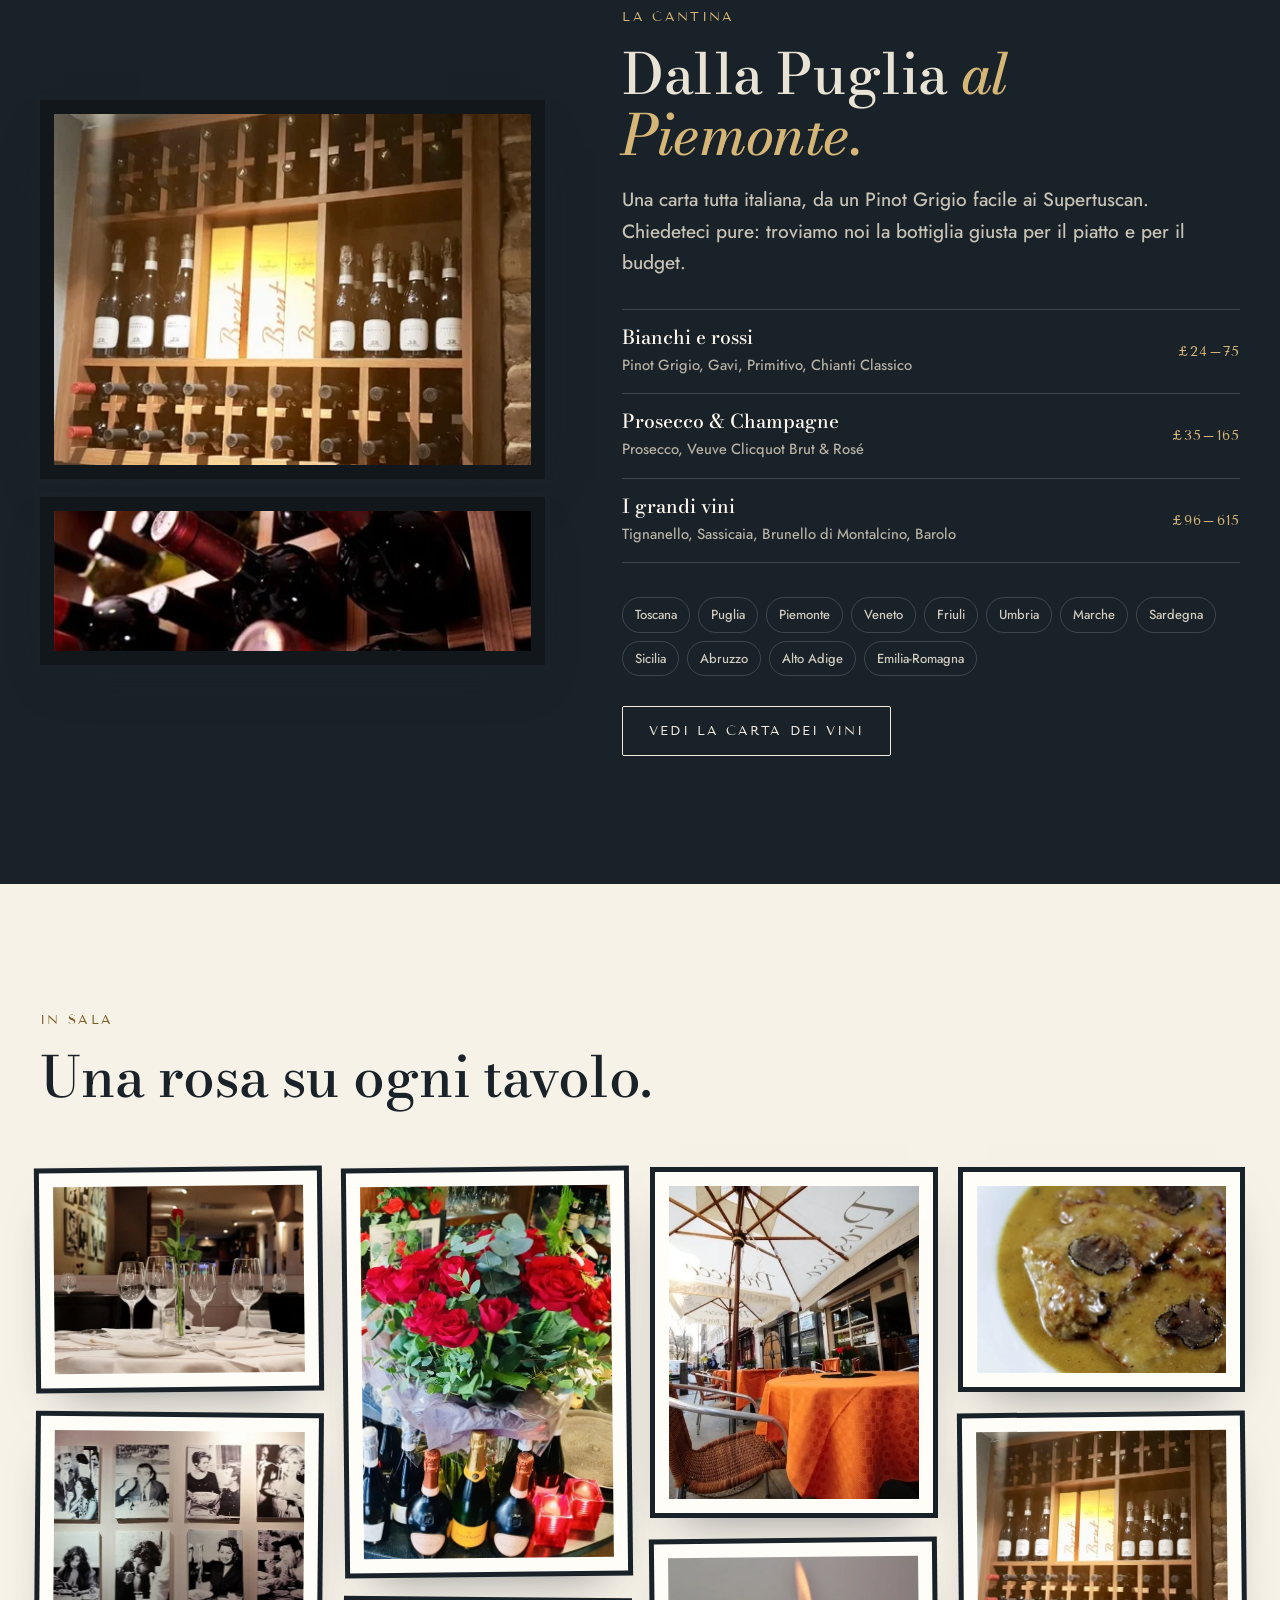
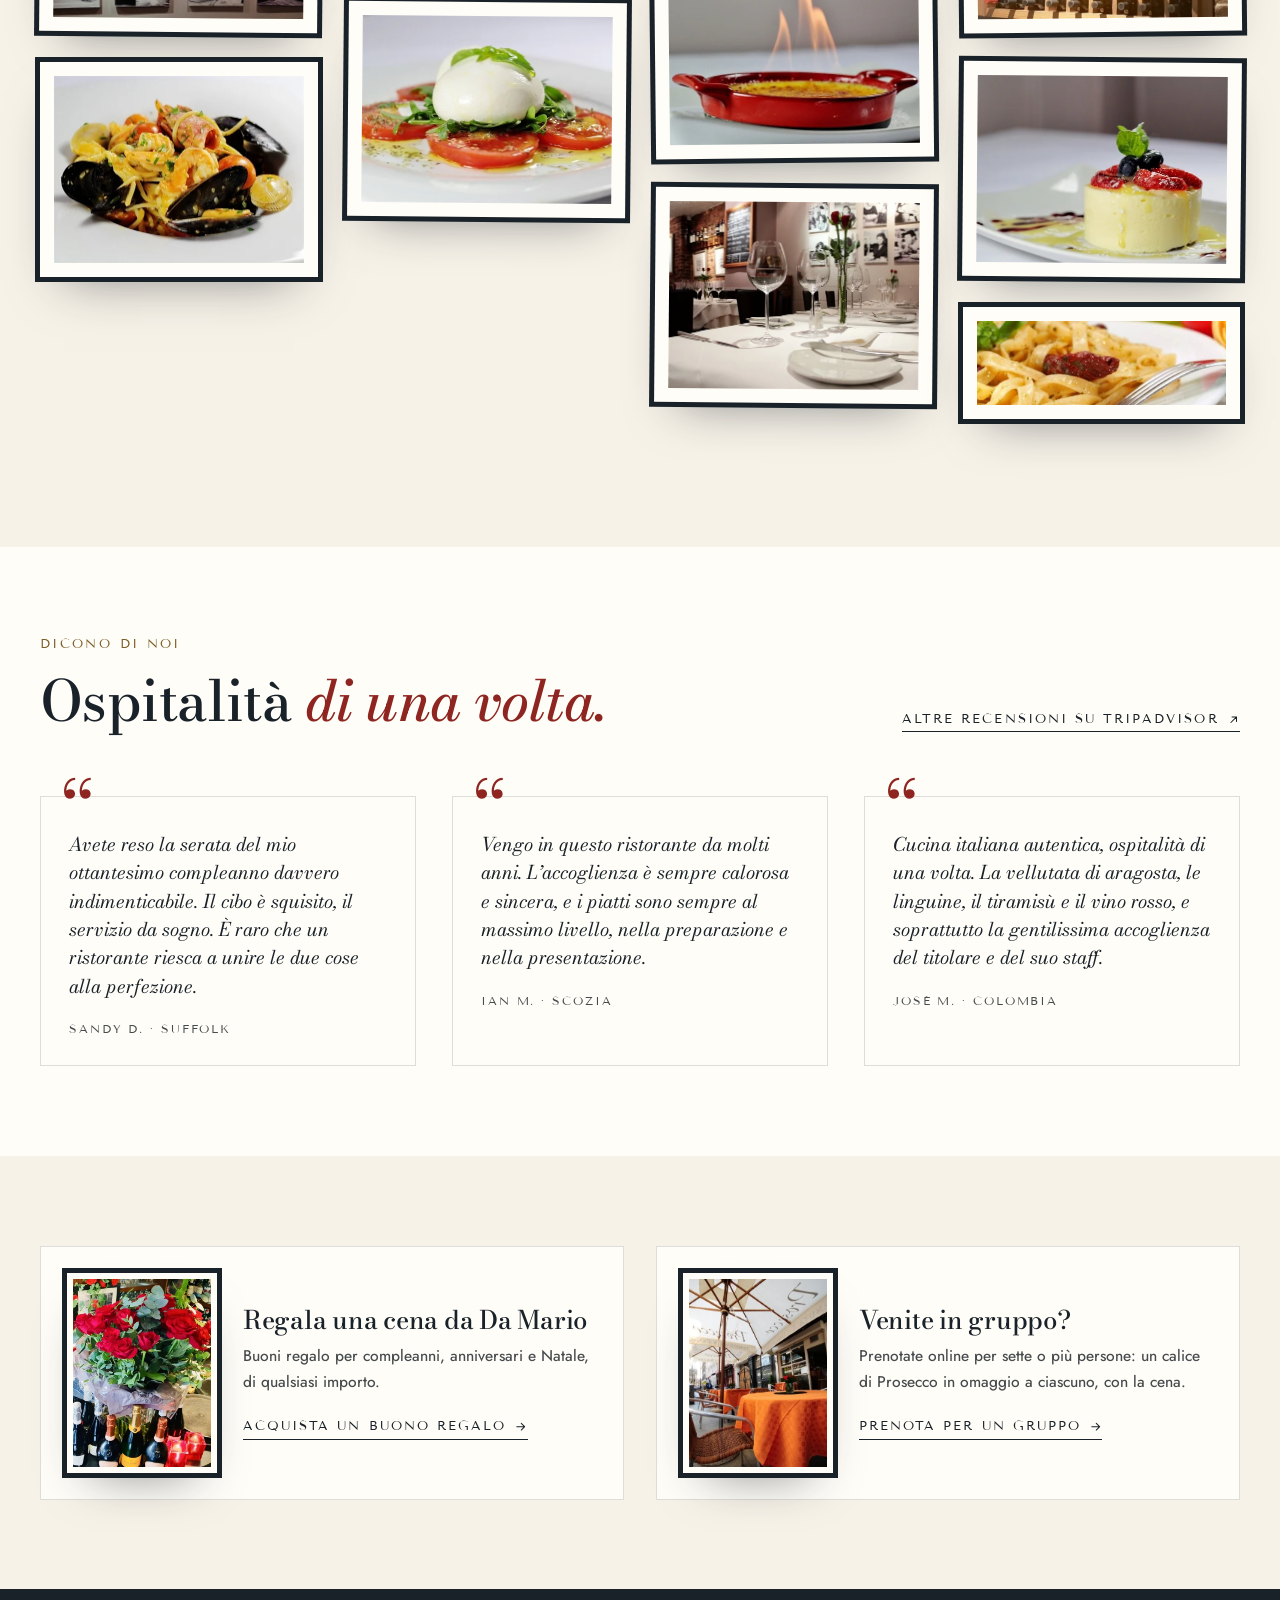
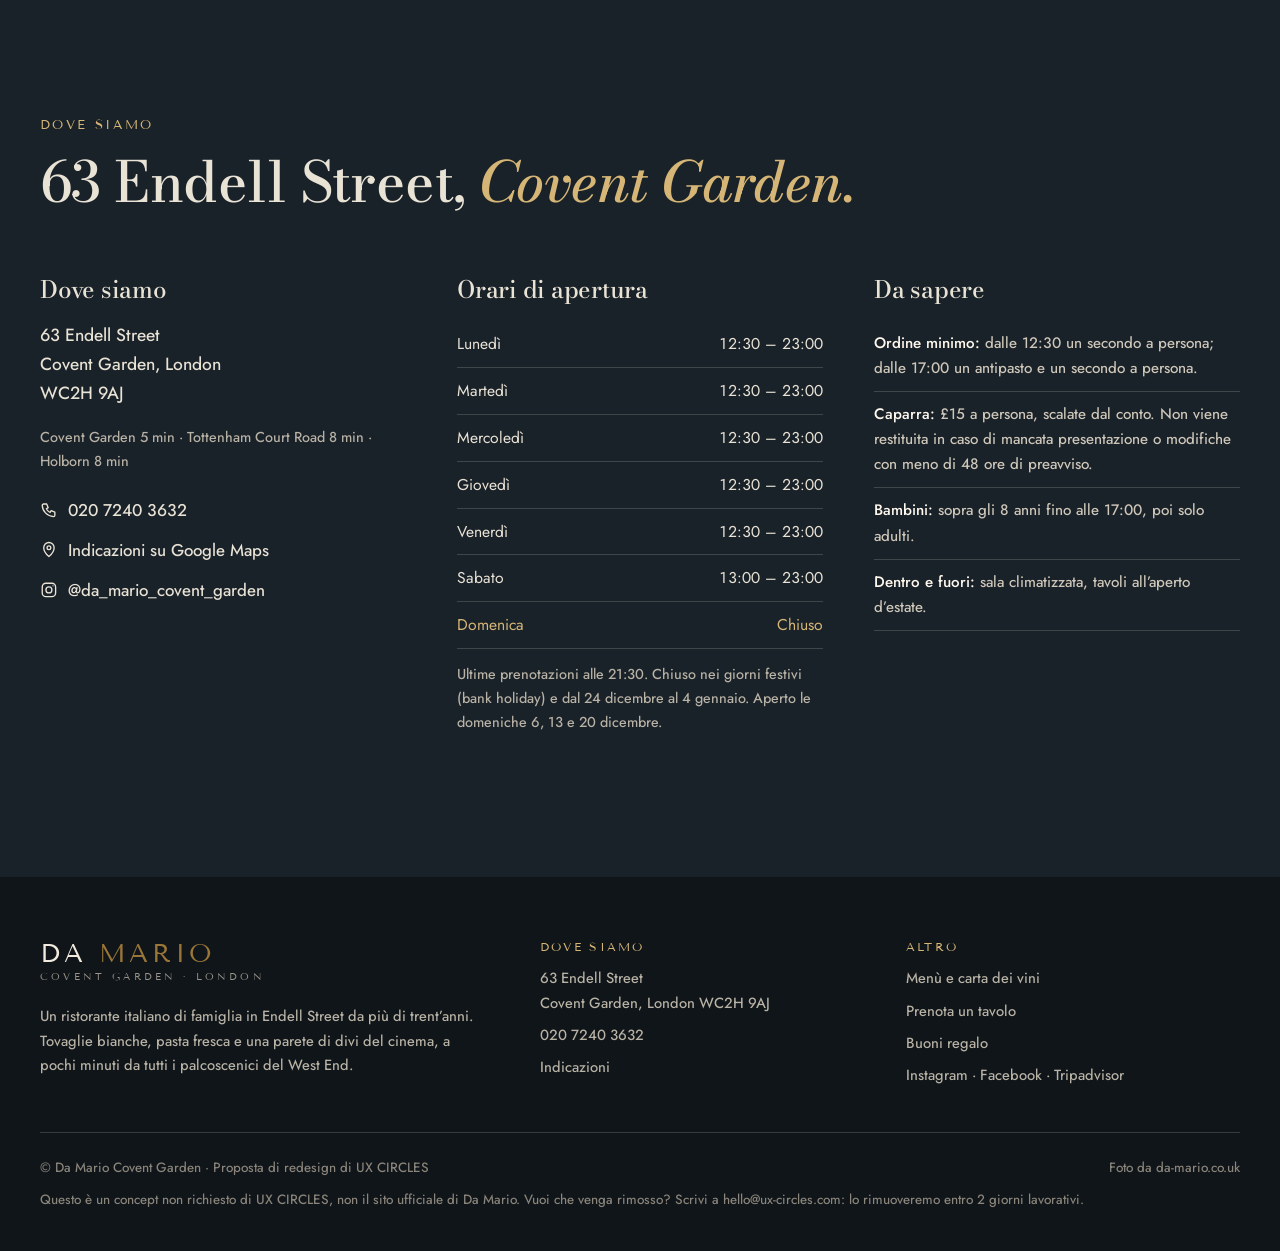
==== commit 76b74371: "Make Da Mario's type easier to read Bodoni Moda switched to its large display cut at headline sizes," ====
--- a/it/index.html
+++ b/it/index.html
@@ -27,9 +27,9 @@
 
   <link rel="preconnect" href="https://fonts.googleapis.com">
   <link rel="preconnect" href="https://fonts.gstatic.com" crossorigin>
-  <link href="https://fonts.googleapis.com/css2?family=Bodoni+Moda:ital,opsz,wght@0,6..96,400..600;1,6..96,400..500&family=Jost:wght@400;500&family=Tenor+Sans&display=swap" rel="stylesheet">
+  <link href="https://fonts.googleapis.com/css2?family=Bodoni+Moda:ital,opsz,wght@0,6..96,400..700;1,6..96,400..700&family=Jost:wght@400..600&family=Tenor+Sans&display=swap" rel="stylesheet">
   <link rel="preload" as="image" href="../assets/img/dining-rose.webp" fetchpriority="high">
-  <link rel="stylesheet" href="../styles.css?v=13">
+  <link rel="stylesheet" href="../styles.css?v=14">
   <script>document.documentElement.classList.replace('no-js','js')</script>
   <script type="application/ld+json">
   {
--- a/styles.css
+++ b/styles.css
@@ -9,7 +9,7 @@
   --linen-2: #efe7d8;       /* linen in shade */
   --ink: #1a2229;           /* logo navy-charcoal */
   --ink-2: #242f37;
-  --ink-soft: #5a5f5f;
+  --ink-soft: #464b4d;      /* darker for small grey text on linen */
   --gold: #9a7638;          /* gilt frame, AA on linen for large text */
   --gold-bright: #d6b676;   /* gilt on dark */
   --rosso: #8f2520;         /* velvet curtain, AA on linen */
@@ -49,7 +49,7 @@
   margin: 0;
   background: var(--linen);
   color: var(--ink);
-  font: 400 1.0625rem/1.65 var(--f-body);
+  font: 450 1.0625rem/1.65 var(--f-body);
   -webkit-font-smoothing: antialiased;
   text-rendering: optimizeLegibility;
   /* iOS Safari ignores overflow-x: hidden here and lets the page pan sideways; clip (Safari 16+) stops it
@@ -66,6 +66,10 @@
 a { color: inherit; }
 p { margin: 0 0 1em; }
 h1, h2, h3, h4 { margin: 0; font-family: var(--f-display); font-weight: 500; line-height: 1.08; letter-spacing: -.01em; }
+/* Bodoni Moda picks its display cut at large sizes, where the hairlines all but vanish on screen;
+   pin a smaller optical size so the thin strokes stay visible */
+/* !important because every `font:` shorthand resets these; only Bodoni Moda has an opsz axis */
+*, *::before, *::after { font-optical-sizing: none !important; font-variation-settings: "opsz" 9 !important; }
 h1 em, h2 em, h3 em { font-style: italic; color: var(--rosso); }
 .on-dark h1 em, .on-dark h2 em, .on-dark h3 em { color: var(--gold-bright); }
 ul { margin: 0; padding: 0; list-style: none; }
@@ -82,10 +86,10 @@
 
 .eyebrow, .label {
   margin: 0 0 18px;
-  font: 400 .78rem/1.3 var(--f-label);
-  letter-spacing: .22em;
+  font: 400 .82rem/1.3 var(--f-label);
+  letter-spacing: .18em;
   text-transform: uppercase;
-  color: var(--gold);
+  color: #7c5d26;
 }
 .on-dark .eyebrow, .on-dark .label { color: var(--gold-bright); }
 .title-xl { font-size: clamp(2.6rem, 6.2vw, 5.4rem); }
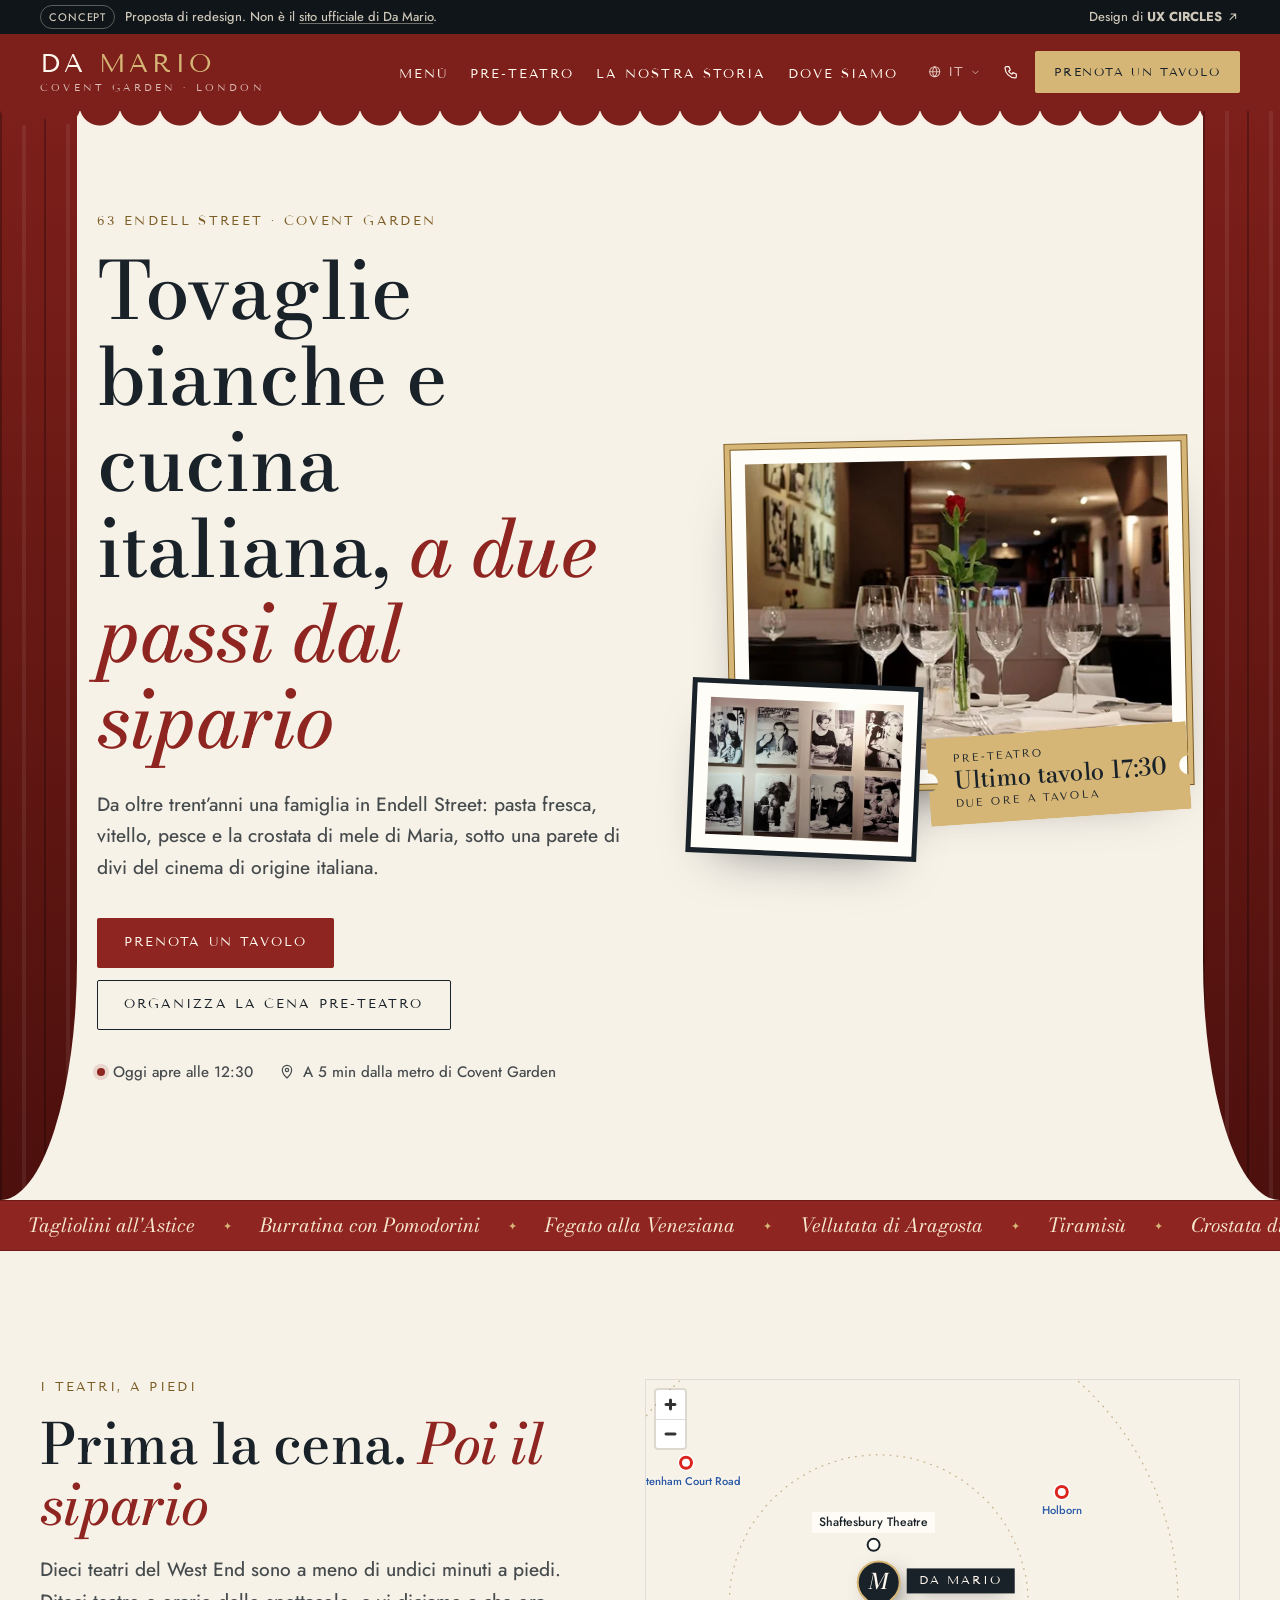
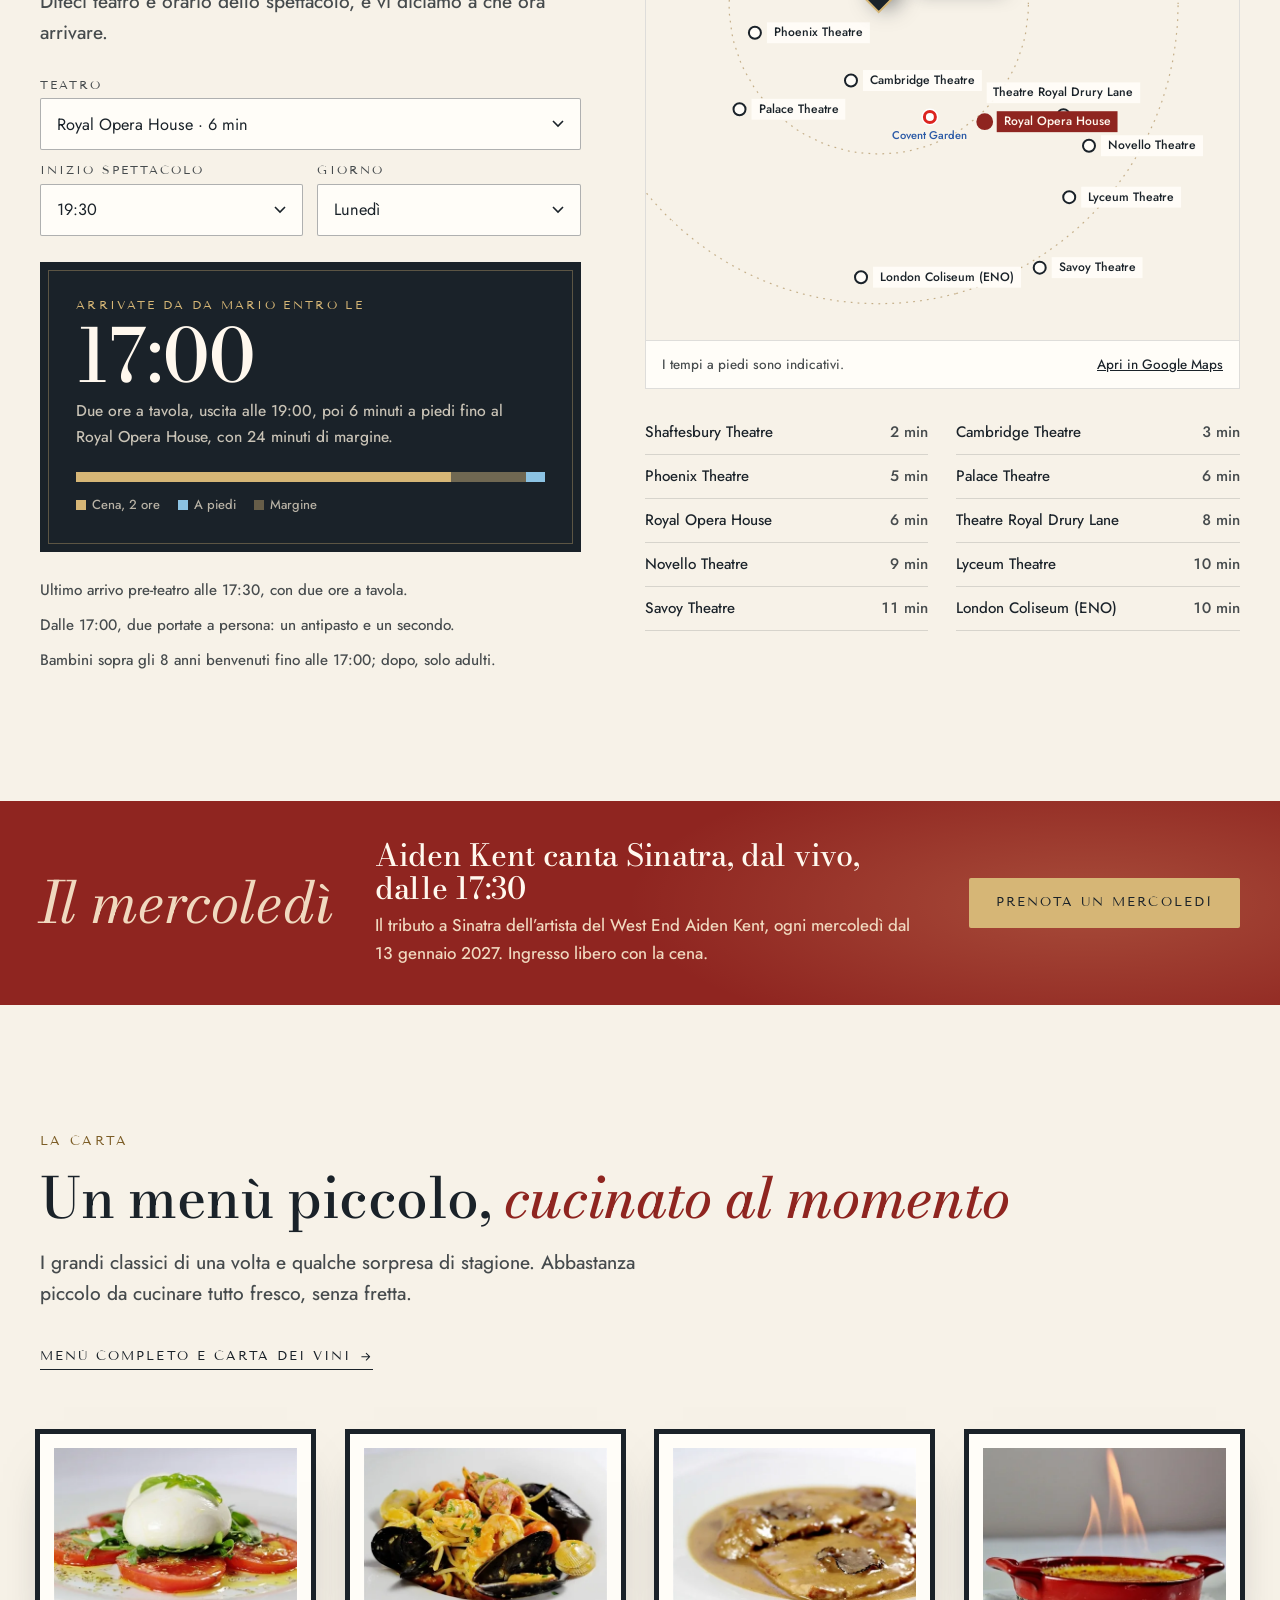
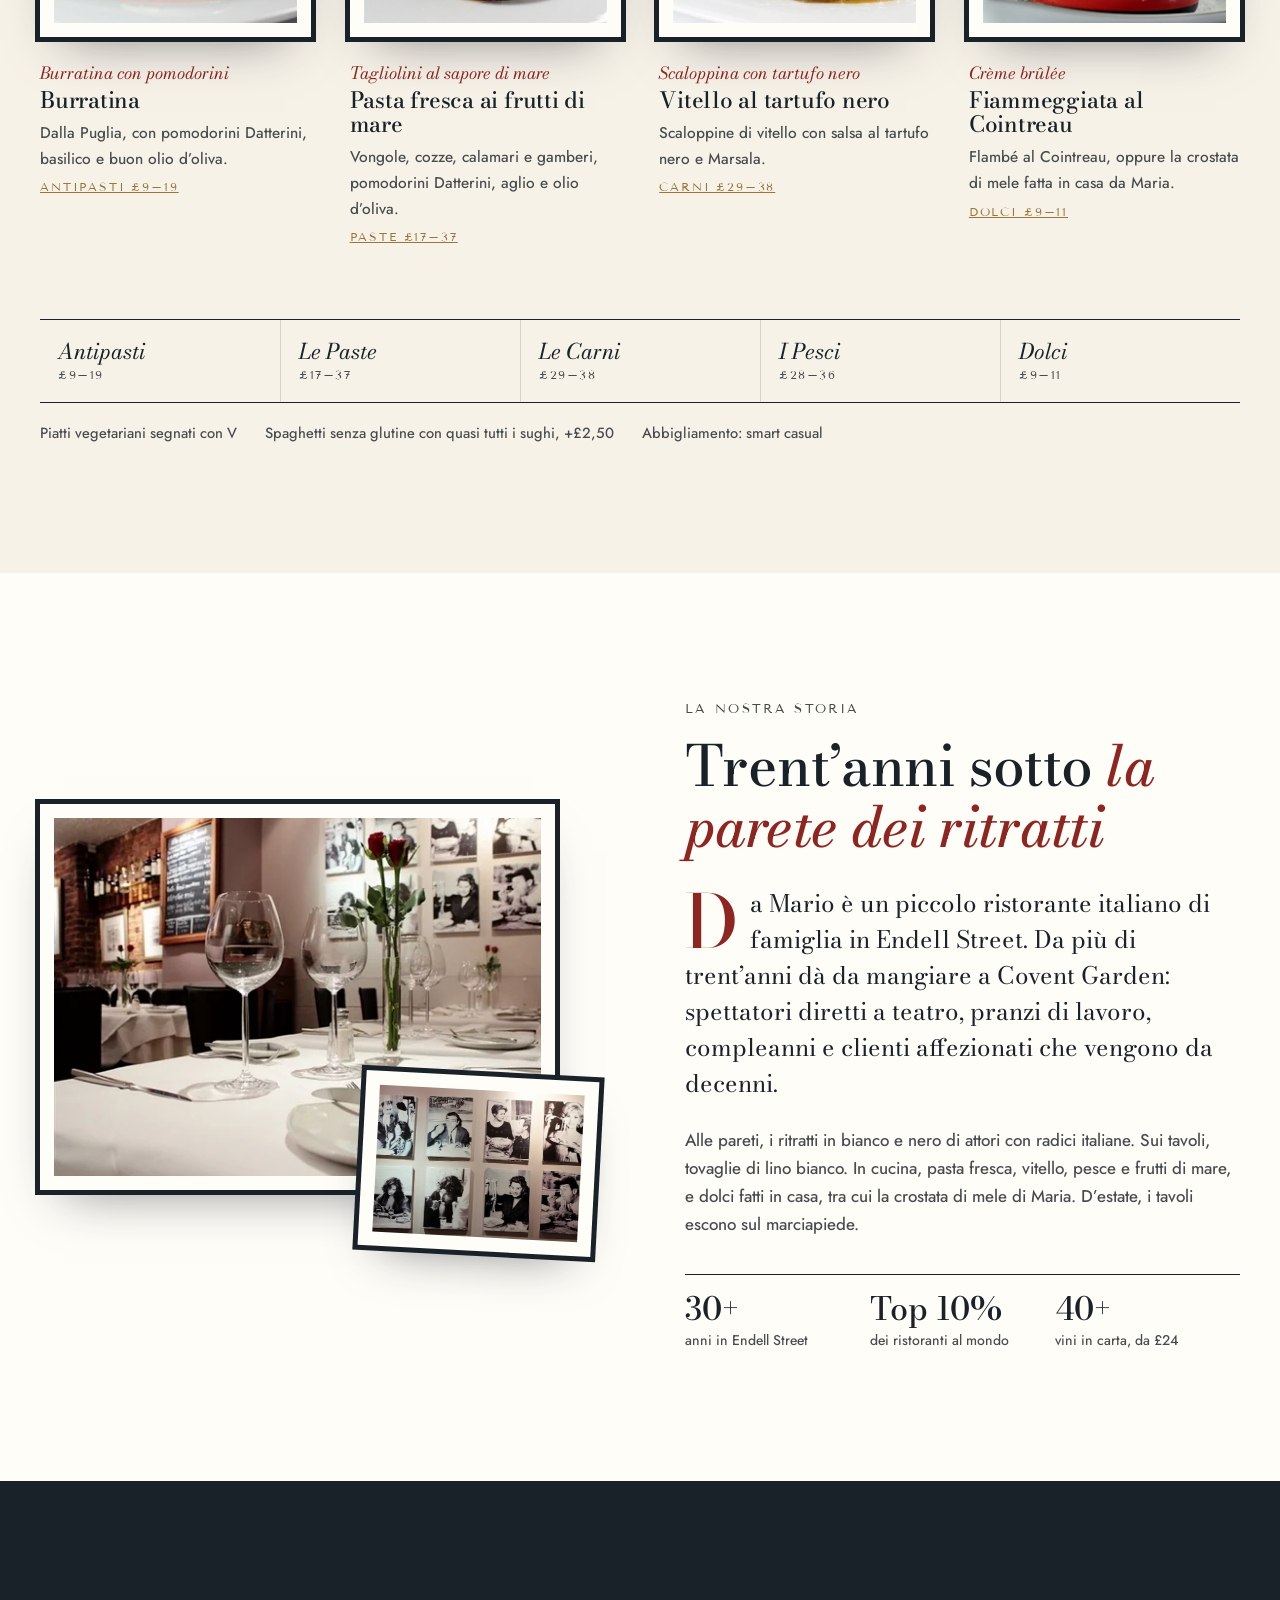
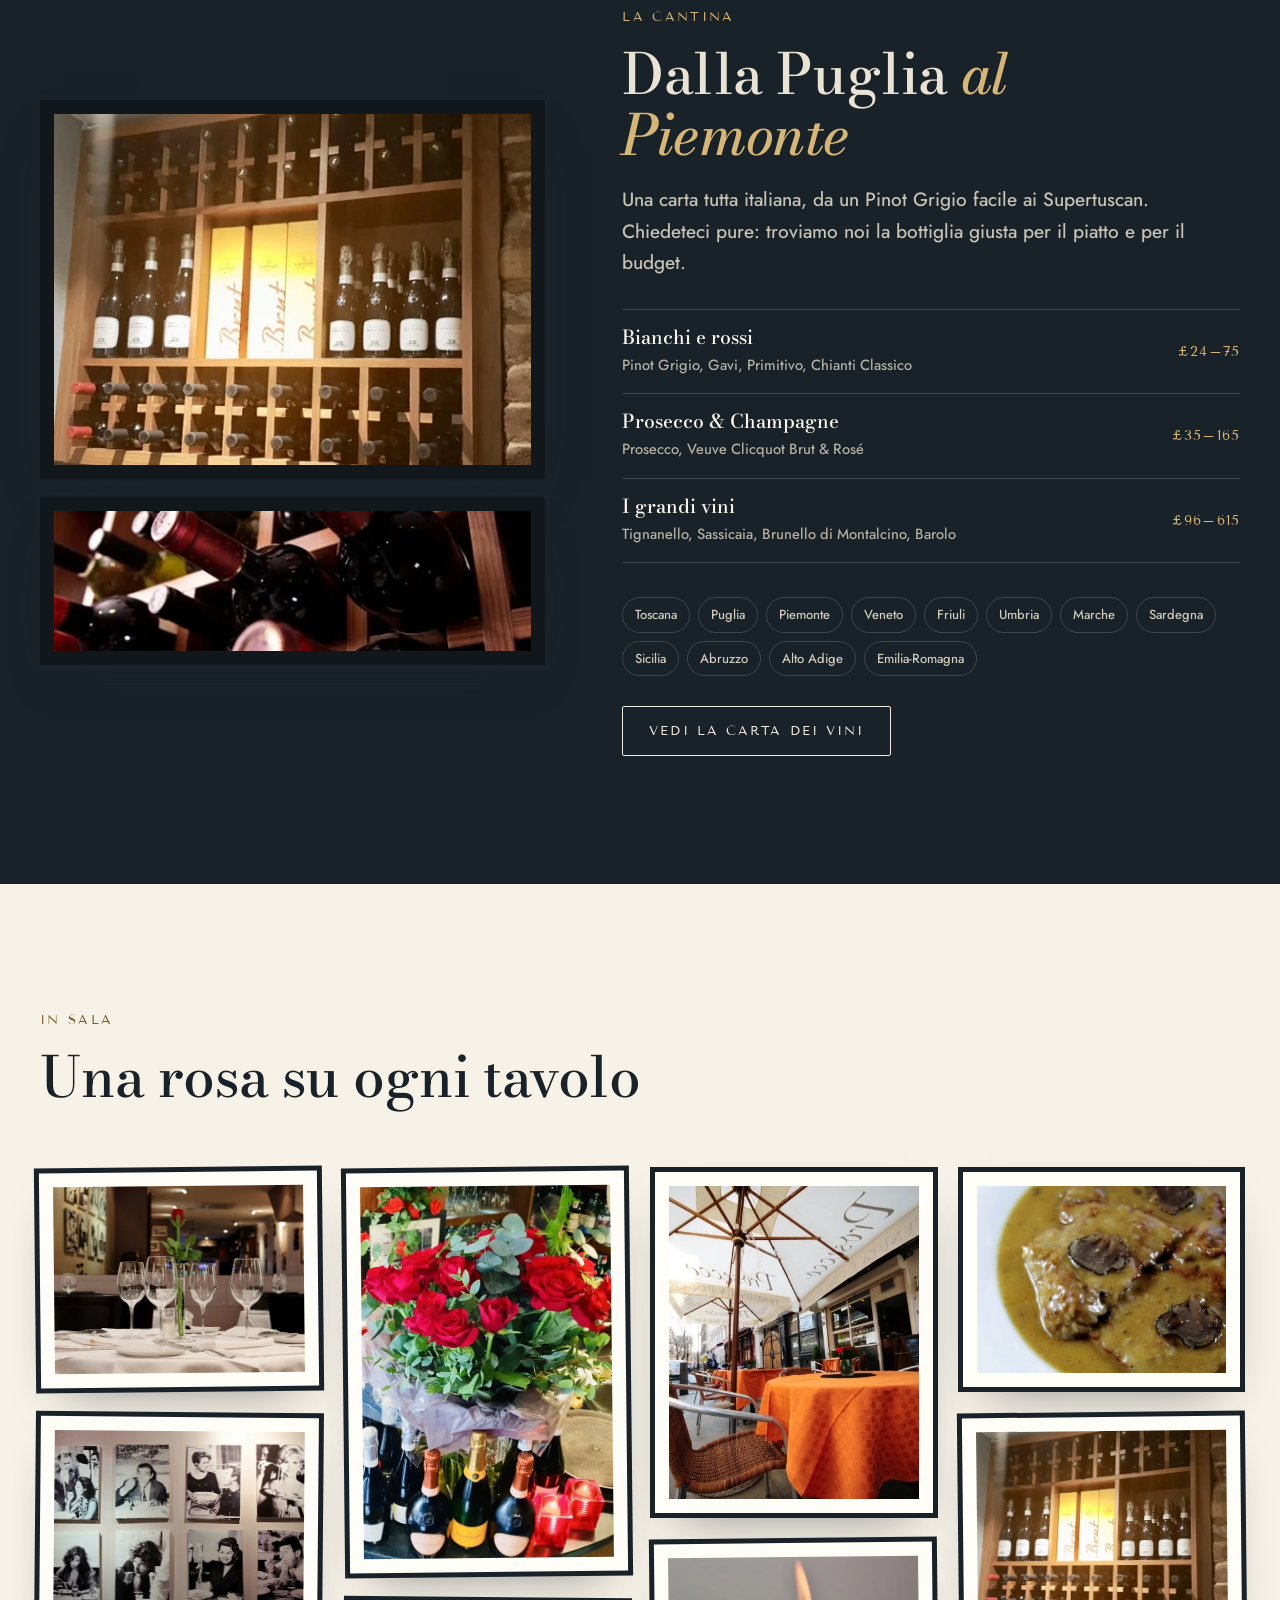
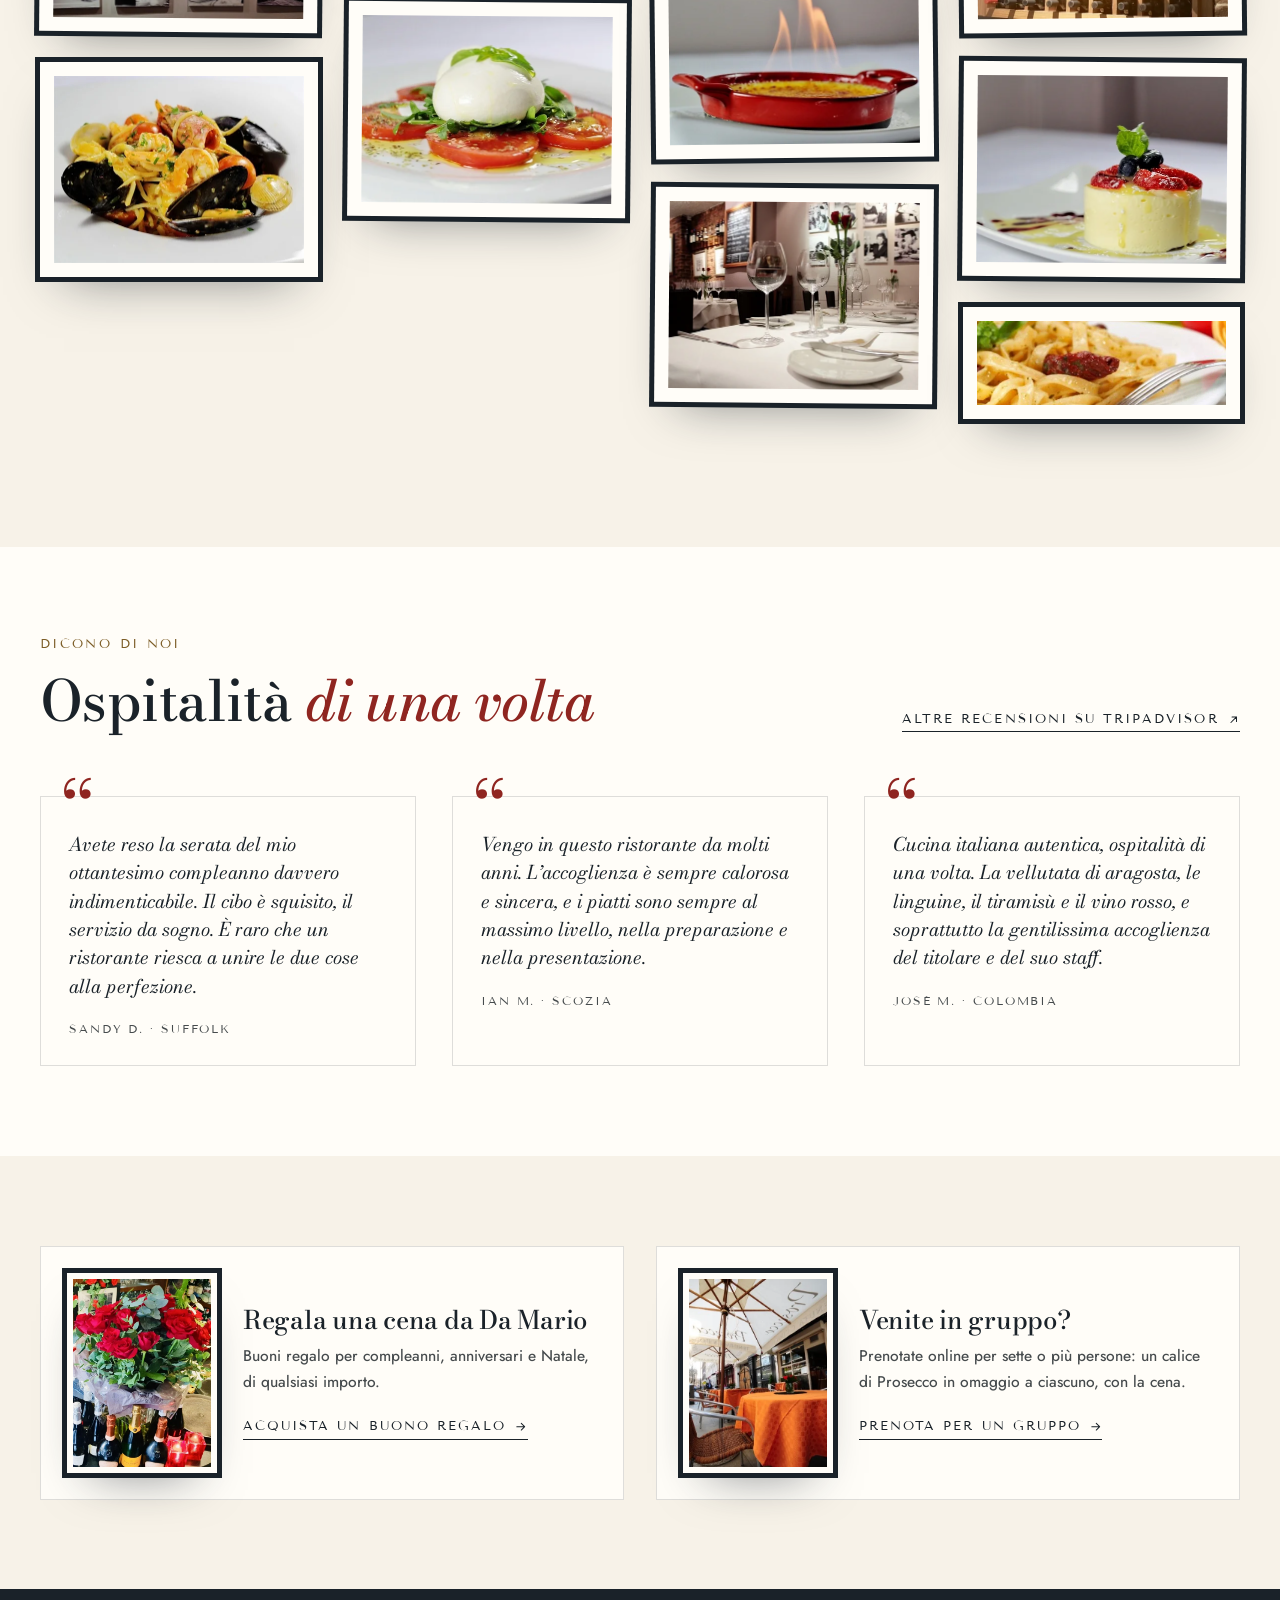
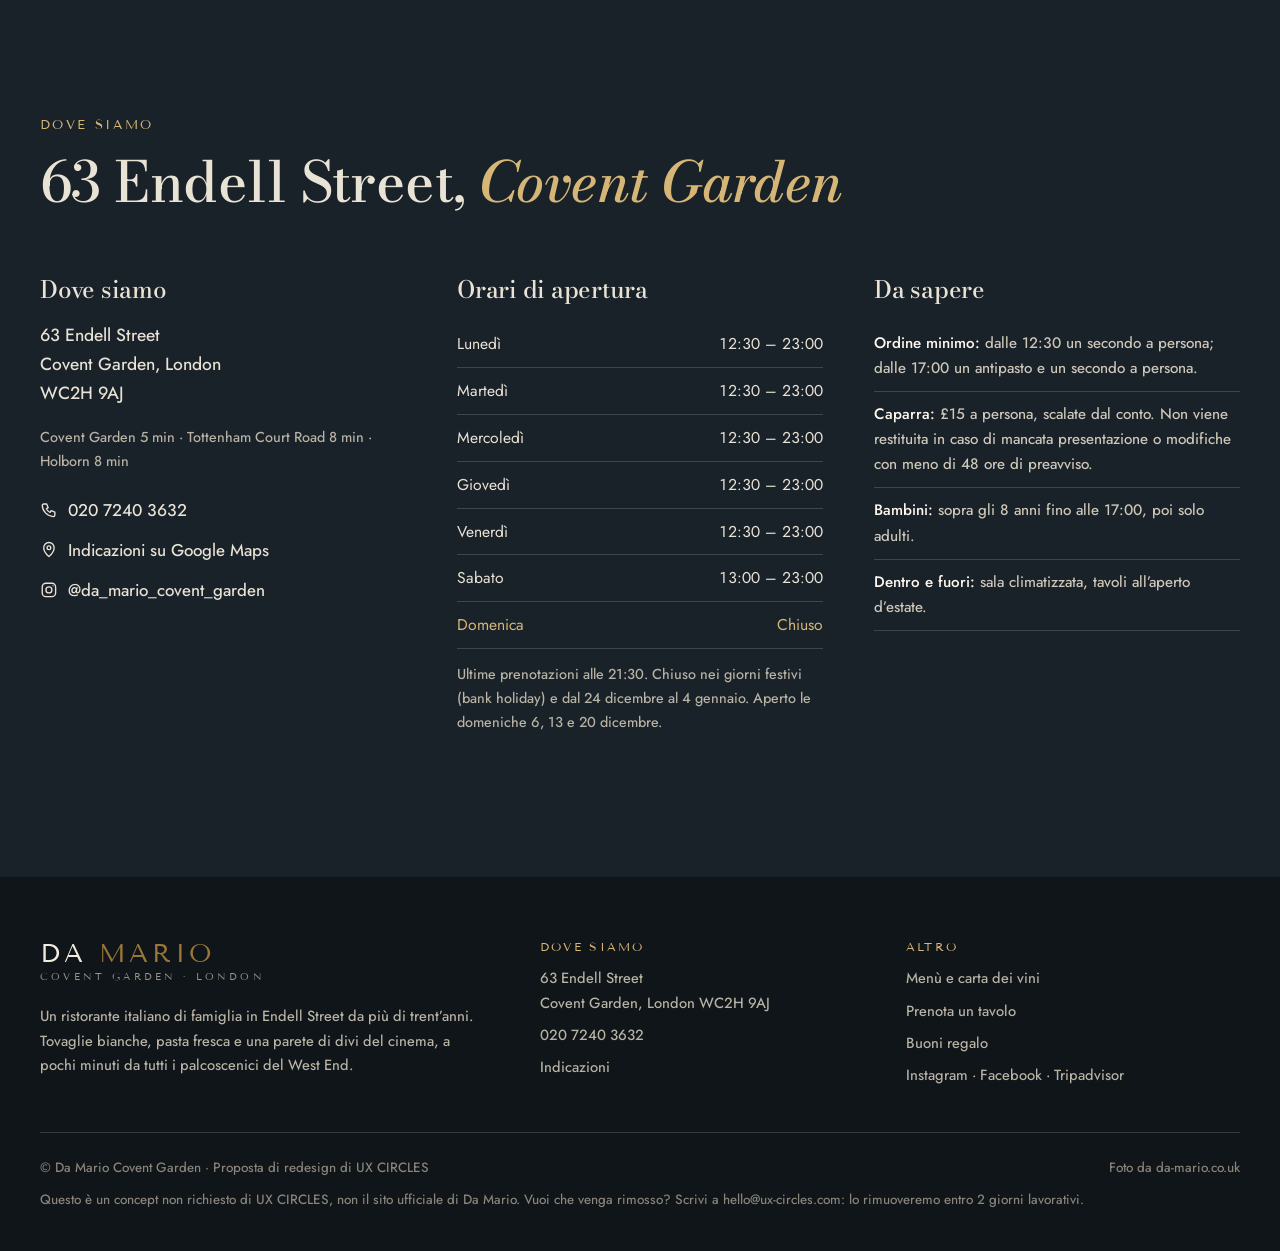
==== commit 8ab6eed6: "Drop the full stop at the end of headings Co-Authored-By: Claude Opus 5.5 <noreply@anthropic.com> Cl" ====
--- a/it/index.html
+++ b/it/index.html
@@ -150,7 +150,7 @@
       <div class="wrap hero-grid">
         <div class="hero-copy">
           <p class="eyebrow">63 Endell Street · Covent Garden</p>
-          <h1 class="title-xl hero-title">Tovaglie bianche e cucina italiana, <em>a due passi dal sipario.</em></h1>
+          <h1 class="title-xl hero-title">Tovaglie bianche e cucina italiana, <em>a due passi dal sipario</em></h1>
           <p class="lede">Da oltre trent’anni una famiglia in Endell Street: pasta fresca, vitello, pesce e la crostata di mele di Maria, sotto una parete di divi del cinema di origine italiana.</p>
           <div class="hero-ctas">
             <a class="btn btn-rosso" href="book.html">Prenota un tavolo</a>
@@ -180,7 +180,7 @@
       <div class="wrap planner-grid">
         <div>
           <p class="eyebrow">I teatri, a piedi</p>
-          <h2 class="title-l" id="theatre-title">Prima la cena. <em>Poi il sipario.</em></h2>
+          <h2 class="title-l" id="theatre-title">Prima la cena. <em>Poi il sipario</em></h2>
           <p class="lede" style="margin-top:18px">Dieci teatri del West End sono a meno di undici minuti a piedi. Diteci teatro e orario dello spettacolo, e vi diciamo a che ora arrivare.</p>
           <form class="planner-form" data-planner onsubmit="return false">
             <div class="field full"><label for="pl-theatre">Teatro</label><select class="select" id="pl-theatre" name="theatre"><option value="shaftesbury" data-walk="2">Shaftesbury Theatre · 2 min</option><option value="cambridge" data-walk="3">Cambridge Theatre · 3 min</option><option value="phoenix" data-walk="5">Phoenix Theatre · 5 min</option><option value="palace" data-walk="6">Palace Theatre · 6 min</option><option value="roh" data-walk="6" selected>Royal Opera House · 6 min</option><option value="drurylane" data-walk="8">Theatre Royal Drury Lane · 8 min</option><option value="novello" data-walk="9">Novello Theatre · 9 min</option><option value="lyceum" data-walk="10">Lyceum Theatre · 10 min</option><option value="savoy" data-walk="11">Savoy Theatre · 11 min</option><option value="coliseum" data-walk="10">London Coliseum (ENO) · 10 min</option></select></div>
@@ -230,7 +230,7 @@
         <div class="section-head split">
           <div>
             <p class="eyebrow">La carta</p>
-            <h2 class="title-l" id="menu-title">Un menù piccolo, <em>cucinato al momento.</em></h2>
+            <h2 class="title-l" id="menu-title">Un menù piccolo, <em>cucinato al momento</em></h2>
             <p class="lede">I grandi classici di una volta e qualche sorpresa di stagione. Abbastanza piccolo da cucinare tutto fresco, senza fretta.</p>
           </div>
           <a class="link-arrow" href="menu.html">Menù completo e carta dei vini <svg class="icon" aria-hidden="true"><use href="#i-arrow"/></svg></a>
@@ -279,7 +279,7 @@
         </div>
         <div class="story-copy">
           <p class="eyebrow">La nostra storia</p>
-          <h2 class="title-l" id="story-title" style="margin-bottom:28px">Trent’anni sotto <em>la parete dei ritratti.</em></h2>
+          <h2 class="title-l" id="story-title" style="margin-bottom:28px">Trent’anni sotto <em>la parete dei ritratti</em></h2>
           <p class="big">Da Mario è un piccolo ristorante italiano di famiglia in Endell Street. Da più di trent’anni dà da mangiare a Covent Garden: spettatori diretti a teatro, pranzi di lavoro, compleanni e clienti affezionati che vengono da decenni.</p>
           <p>Alle pareti, i ritratti in bianco e nero di attori con radici italiane. Sui tavoli, tovaglie di lino bianco. In cucina, pasta fresca, vitello, pesce e frutti di mare, e dolci fatti in casa, tra cui la crostata di mele di Maria. D’estate, i tavoli escono sul marciapiede.</p>
           <ul class="facts">
@@ -300,7 +300,7 @@
         </div>
         <div>
           <p class="eyebrow">La cantina</p>
-          <h2 class="title-l" id="wine-title">Dalla Puglia <em>al Piemonte.</em></h2>
+          <h2 class="title-l" id="wine-title">Dalla Puglia <em>al Piemonte</em></h2>
           <p class="lede" style="margin-top:18px">Una carta tutta italiana, da un Pinot Grigio facile ai Supertuscan. Chiedeteci pure: troviamo noi la bottiglia giusta per il piatto e per il budget.</p>
           <ul class="wine-ladder">
             <li><strong>Bianchi e rossi</strong><span>Pinot Grigio, Gavi, Primitivo, Chianti Classico</span><b>£24–75</b></li>
@@ -318,7 +318,7 @@
       <div class="wrap">
         <div class="section-head">
           <p class="eyebrow">In sala</p>
-          <h2 class="title-l" id="gallery-title">Una rosa su ogni tavolo.</h2>
+          <h2 class="title-l" id="gallery-title">Una rosa su ogni tavolo</h2>
         </div>
         <div class="gallery" data-gallery>
           <button type="button" data-lightbox="0" aria-label="Ingrandisci la foto: Un tavolo apparecchiato con tovaglia bianca, una rosa rossa e calici"><span class="frame" style="display:block"><img src="../assets/img/dining-rose.webp" width="500" height="375" alt="Un tavolo apparecchiato con tovaglia bianca, una rosa rossa e calici" loading="lazy" decoding="async"></span></button>
@@ -343,7 +343,7 @@
         <div class="section-head split">
           <div>
             <p class="eyebrow">Dicono di noi</p>
-            <h2 class="title-l" id="reviews-title">Ospitalità <em>di una volta.</em></h2>
+            <h2 class="title-l" id="reviews-title">Ospitalità <em>di una volta</em></h2>
           </div>
           <a class="link-arrow" href="https://www.tripadvisor.co.uk/Restaurant_Review-g186338-d718583-Reviews-Da_Mario_Covent_Garden-London_England.html" target="_blank" rel="noopener">Altre recensioni su Tripadvisor <svg class="icon" aria-hidden="true"><use href="#i-ext"/></svg></a>
         </div>
@@ -391,7 +391,7 @@
       <div class="wrap">
         <div class="section-head">
           <p class="eyebrow">Dove siamo</p>
-          <h2 class="title-l" id="visit-title">63 Endell Street, <em>Covent Garden.</em></h2>
+          <h2 class="title-l" id="visit-title">63 Endell Street, <em>Covent Garden</em></h2>
         </div>
         <div class="visit-grid">
           <div>
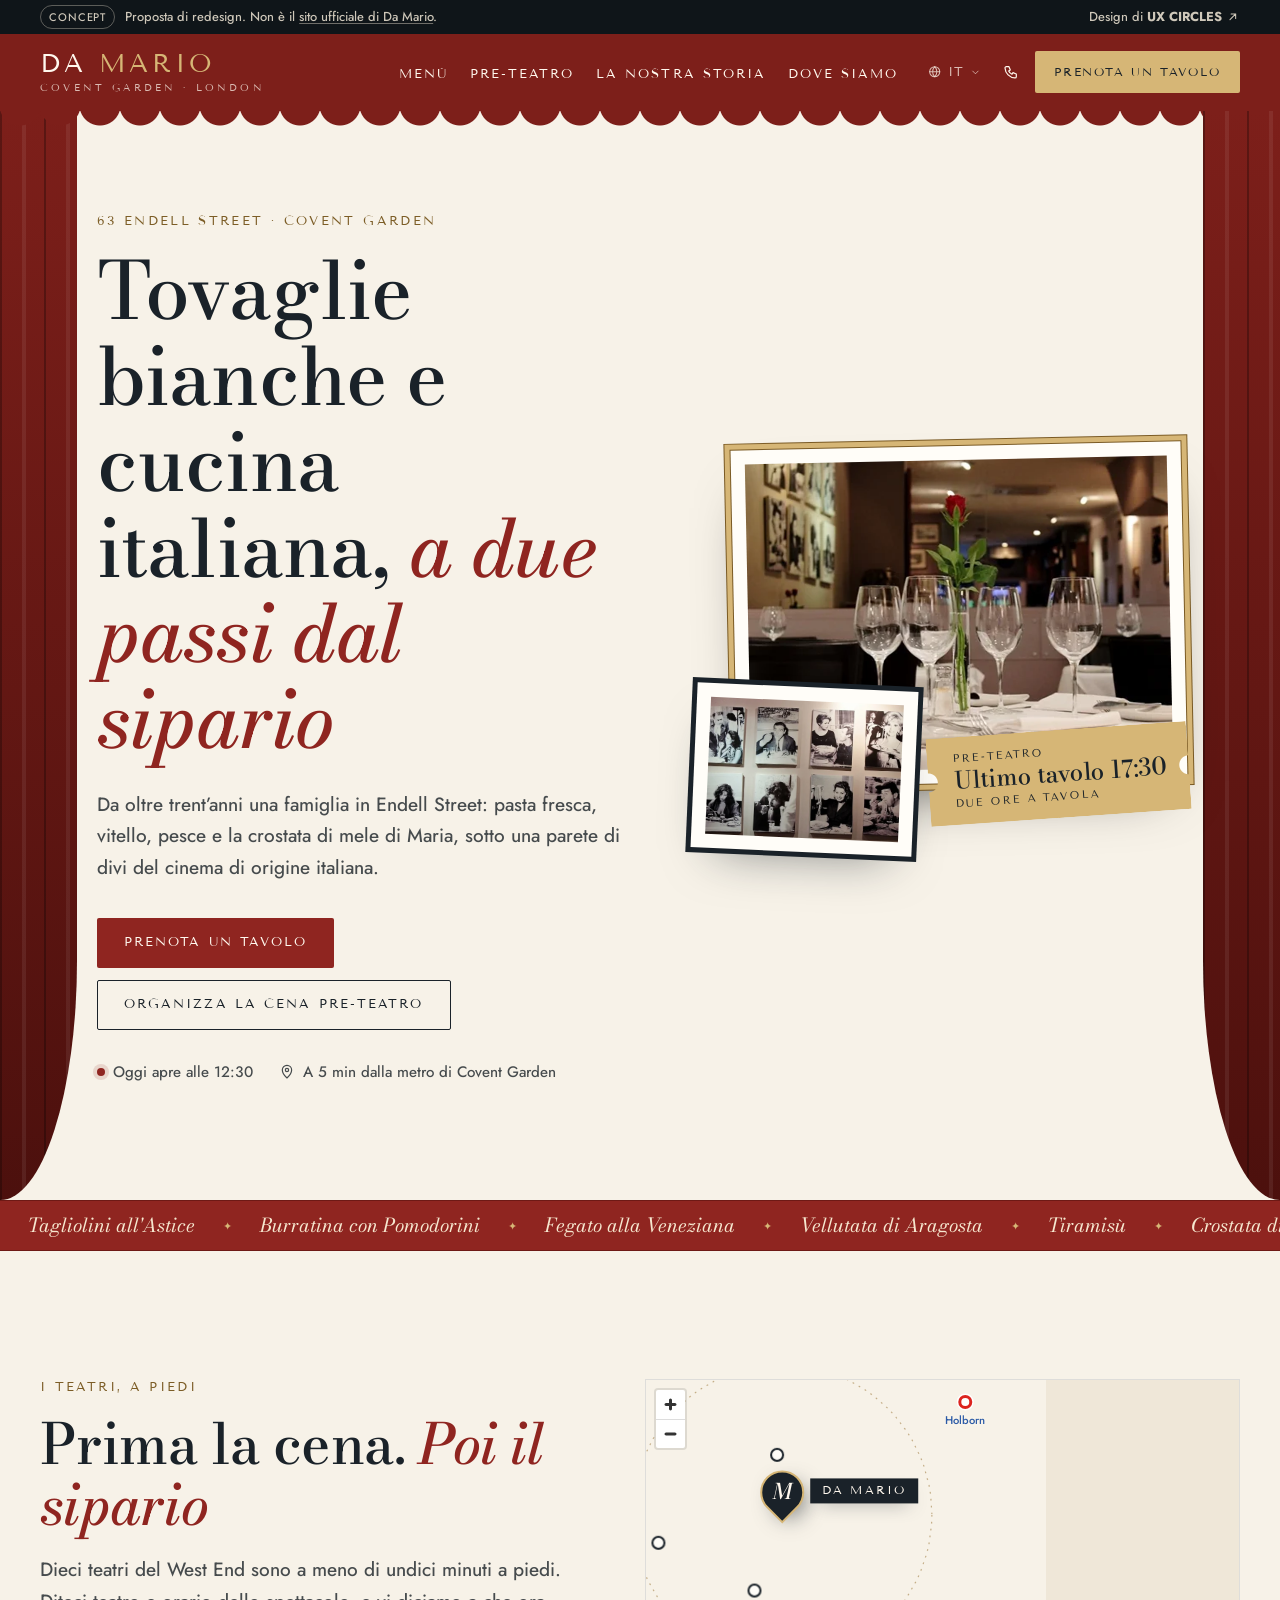
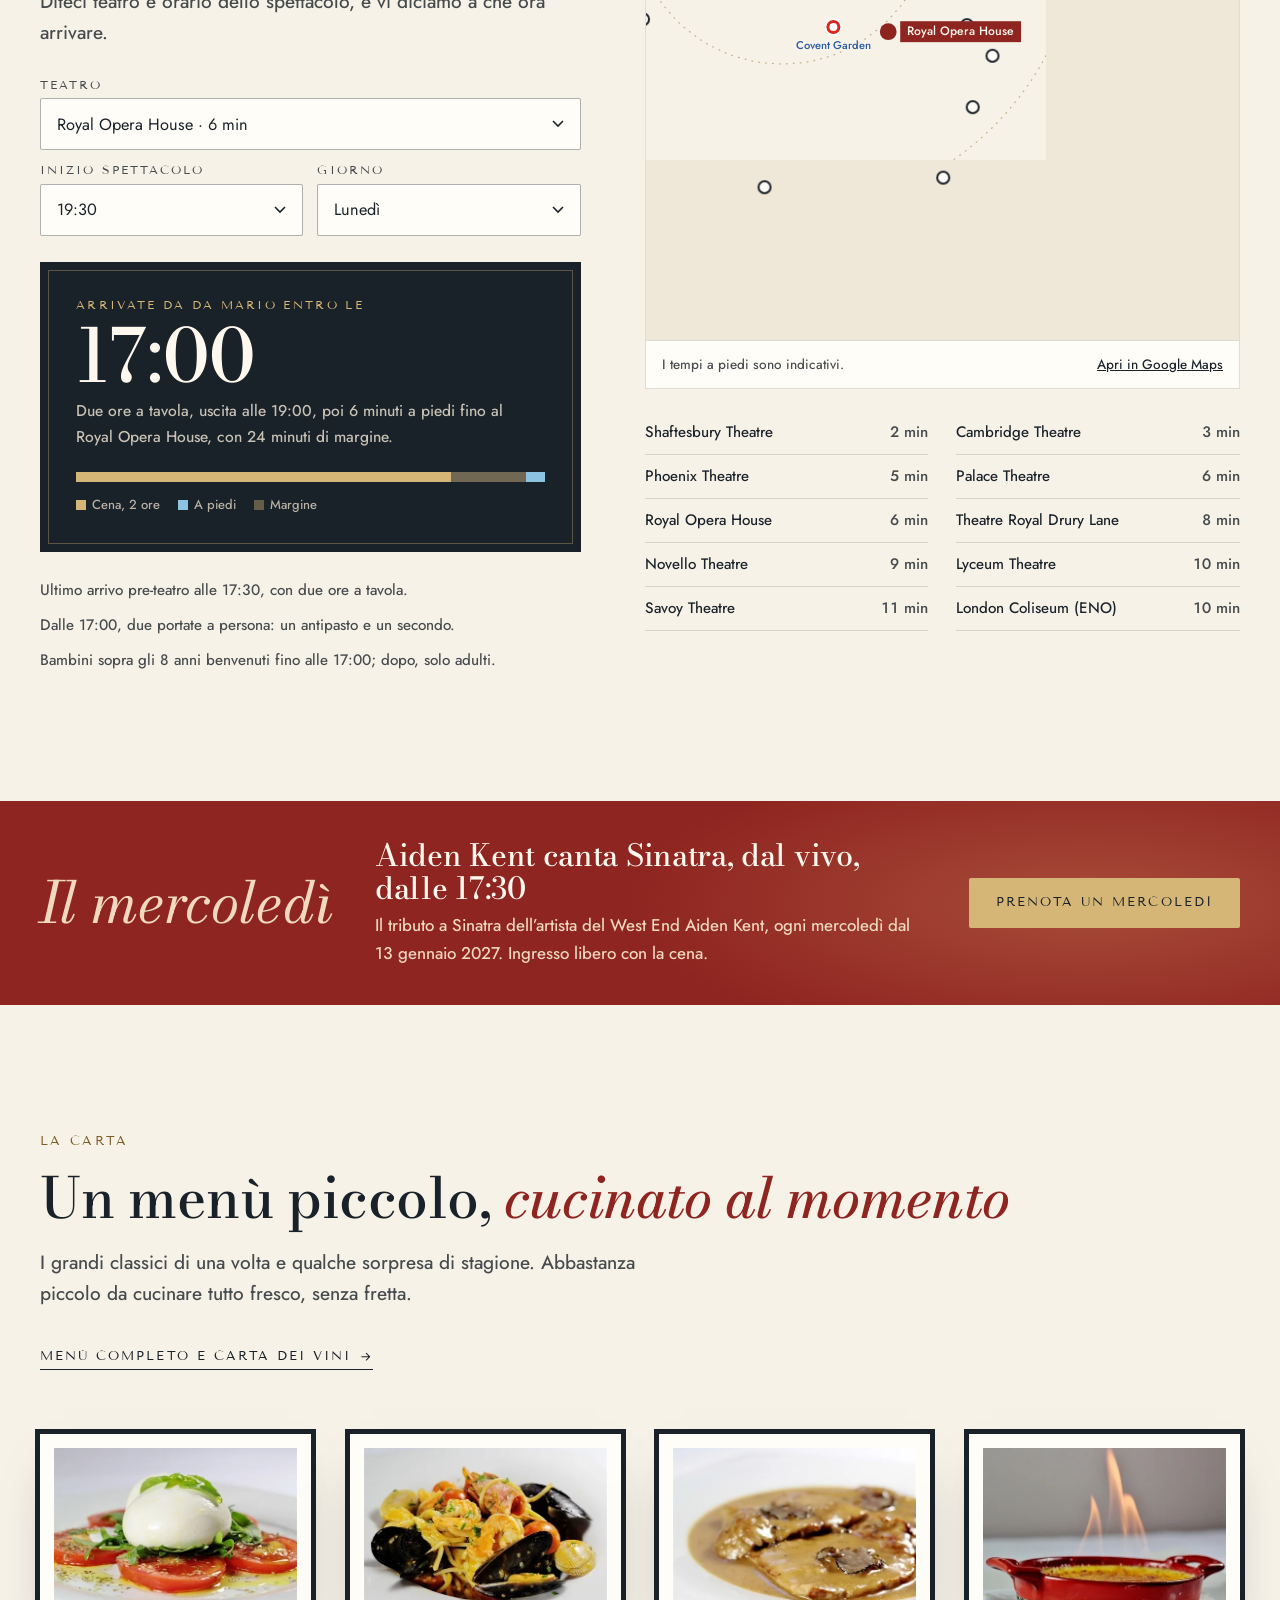
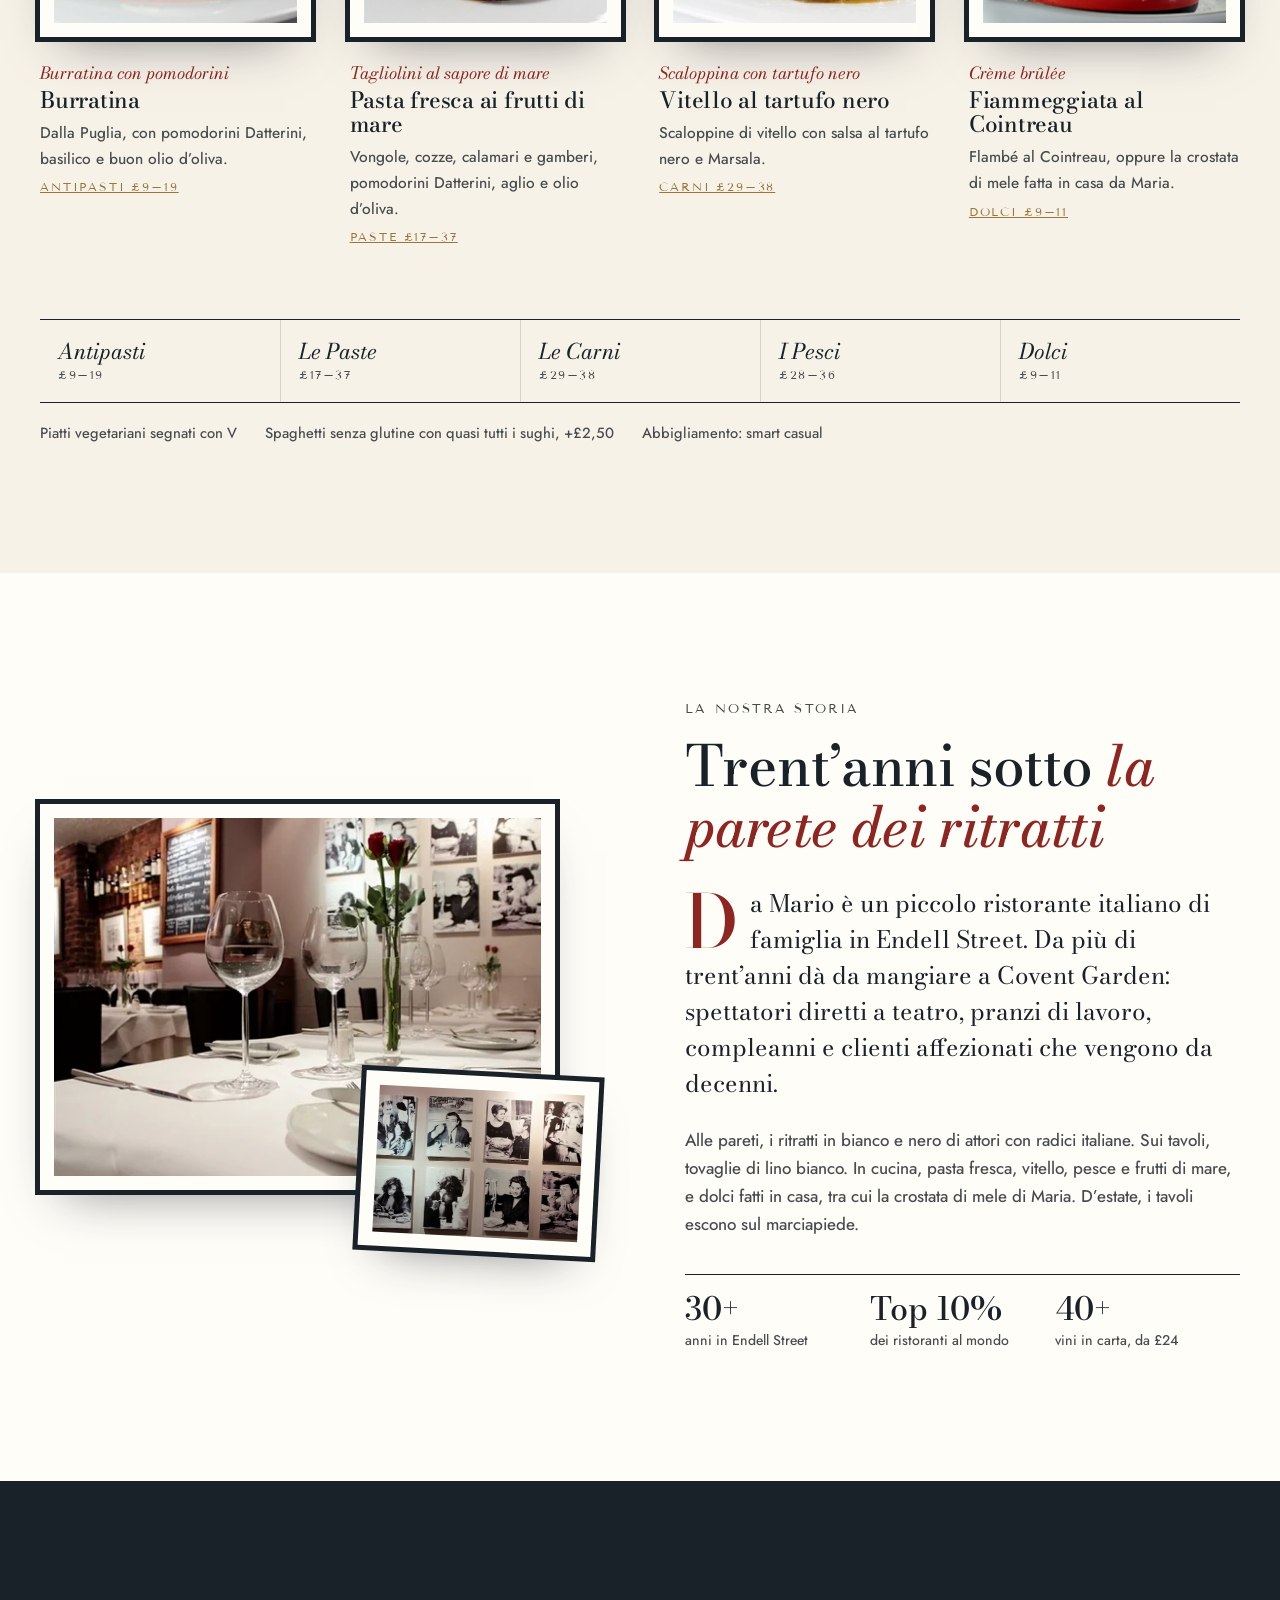
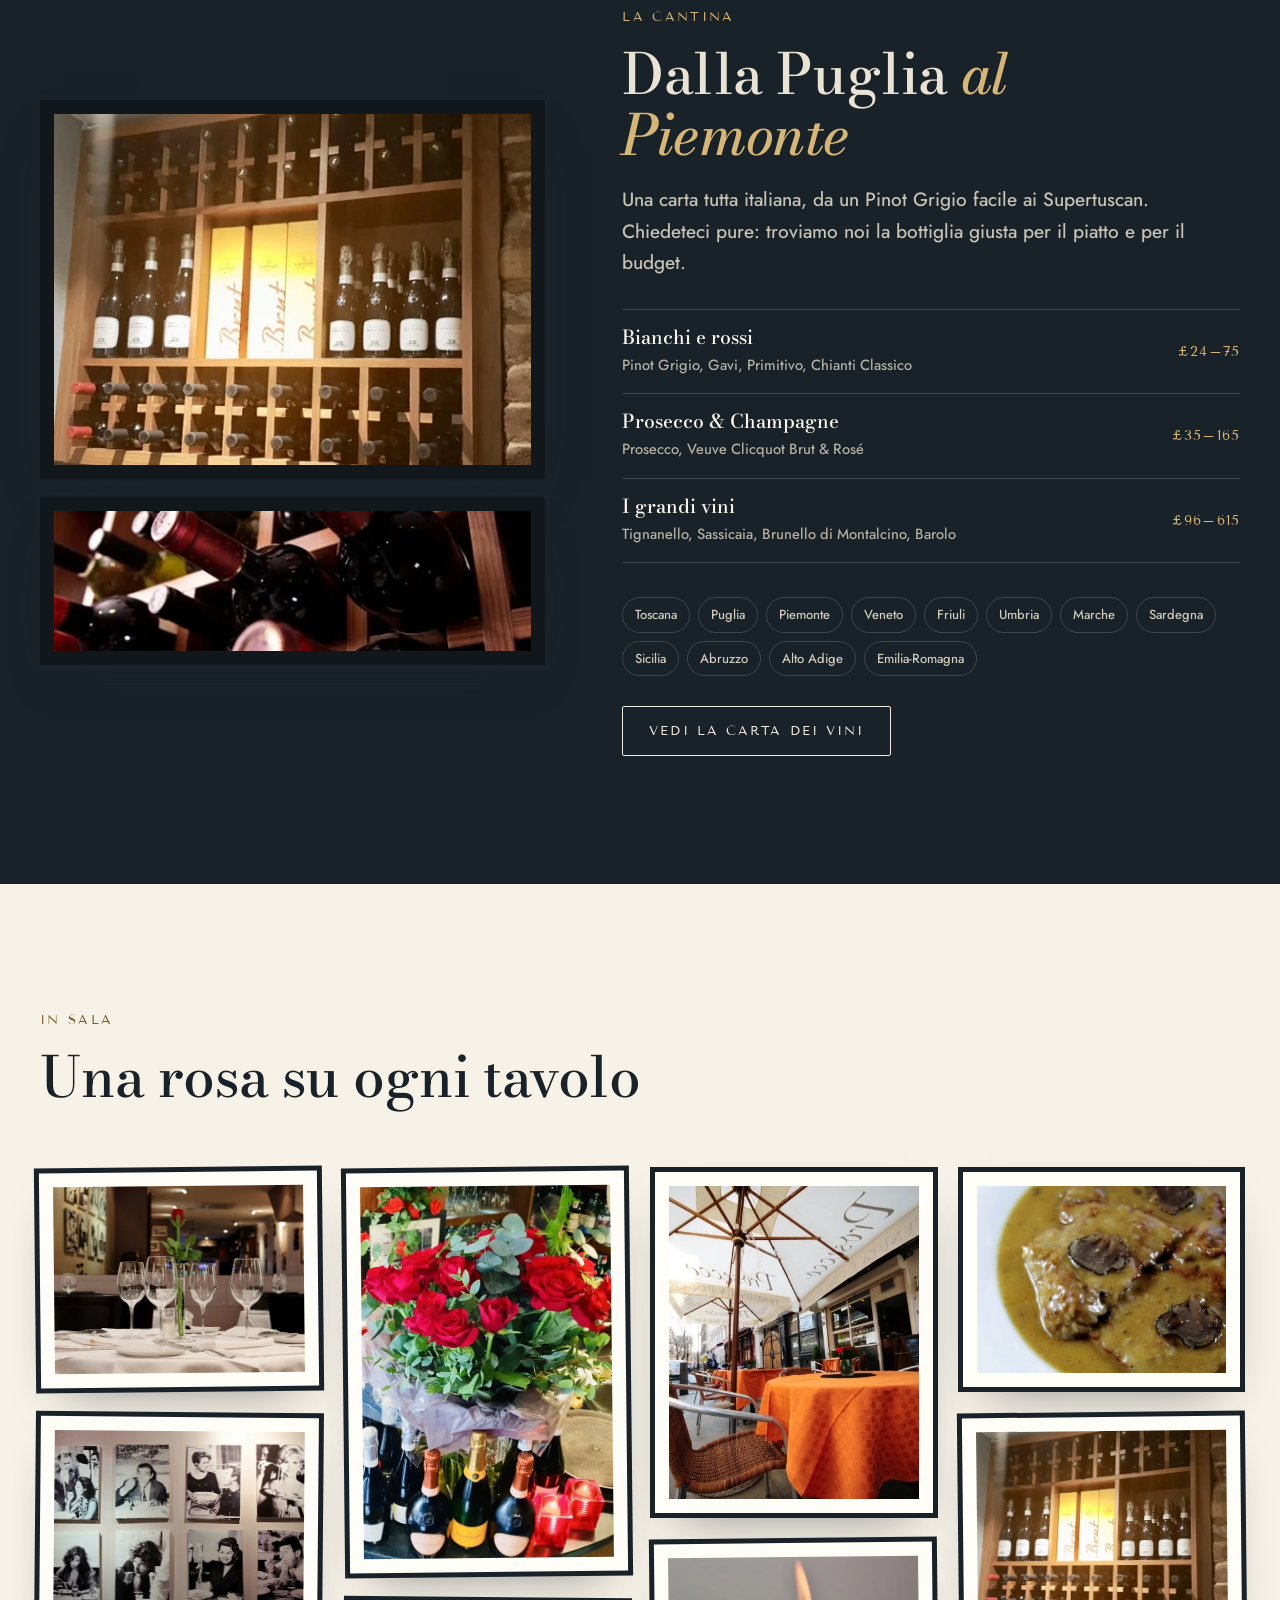
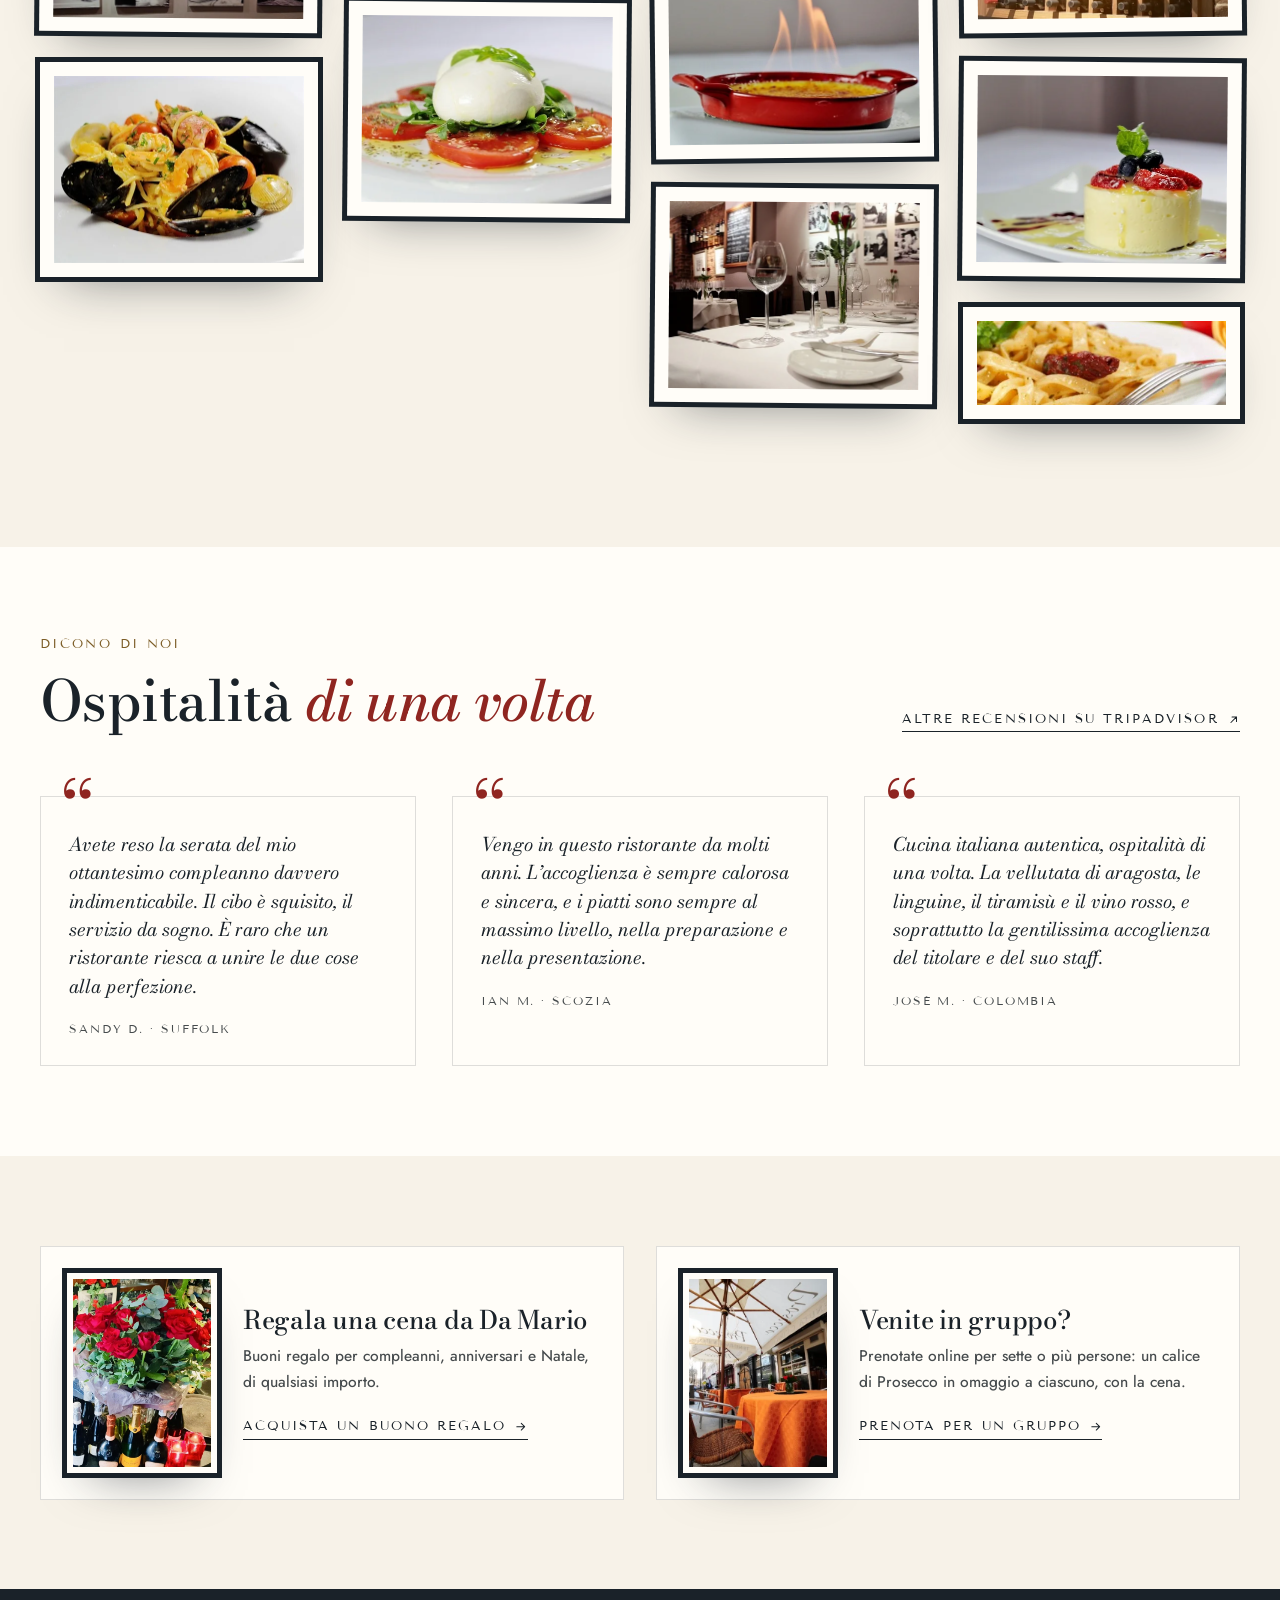
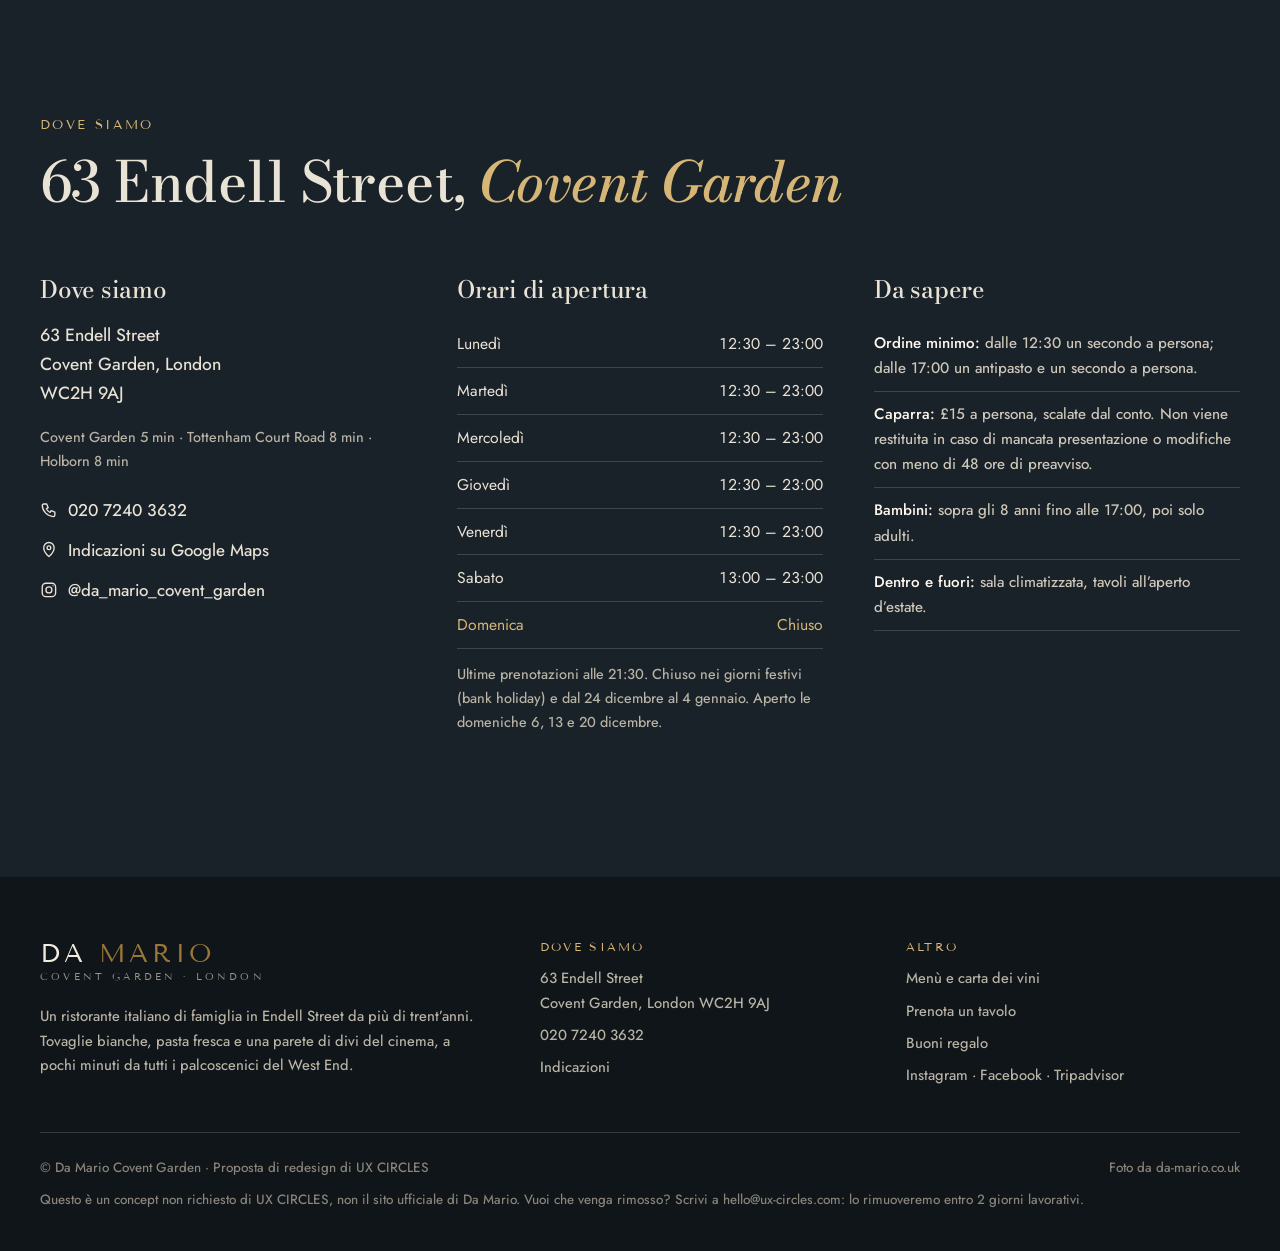
==== commit 5a1fb546: "Point the UX CIRCLES credit to the restaurants page Co-Authored-By: Claude Opus 5.5 <noreply@anthrop" ====
--- a/it/index.html
+++ b/it/index.html
@@ -110,7 +110,7 @@
     <div class="concept-bar" role="note">
       <div class="wrap concept-inner">
         <p><span class="concept-tag">Concept</span><span class="concept-long">Proposta di redesign. Non è il <a href="https://www.da-mario.co.uk/" target="_blank" rel="noopener">sito ufficiale di Da Mario</a>.</span></p>
-        <a href="https://ux-circles.com/web" target="_blank" rel="noopener">Design di <strong>UX CIRCLES</strong> <svg class="icon" aria-hidden="true"><use href="#i-ext"/></svg></a>
+        <a href="https://ux-circles.com/restaurants" target="_blank" rel="noopener">Design di <strong>UX CIRCLES</strong> <svg class="icon" aria-hidden="true"><use href="#i-ext"/></svg></a>
       </div>
     </div>
     <div class="header-bar">
@@ -457,7 +457,7 @@
         </div>
       </div>
       <div class="footer-base">
-        <span>© Da Mario Covent Garden · Proposta di redesign di <a href="https://ux-circles.com/web" target="_blank" rel="noopener">UX CIRCLES</a></span>
+        <span>© Da Mario Covent Garden · Proposta di redesign di <a href="https://ux-circles.com/restaurants" target="_blank" rel="noopener">UX CIRCLES</a></span>
         <span>Foto da da-mario.co.uk</span>
         <span data-takedown style="flex-basis: 100%; margin: 0;">Questo è un concept non richiesto di UX CIRCLES, non il sito ufficiale di Da Mario. Vuoi che venga rimosso? Scrivi a <a href="mailto:hello@ux-circles.com">hello@ux-circles.com</a>: lo rimuoveremo entro 2 giorni lavorativi.</span>
       </div>
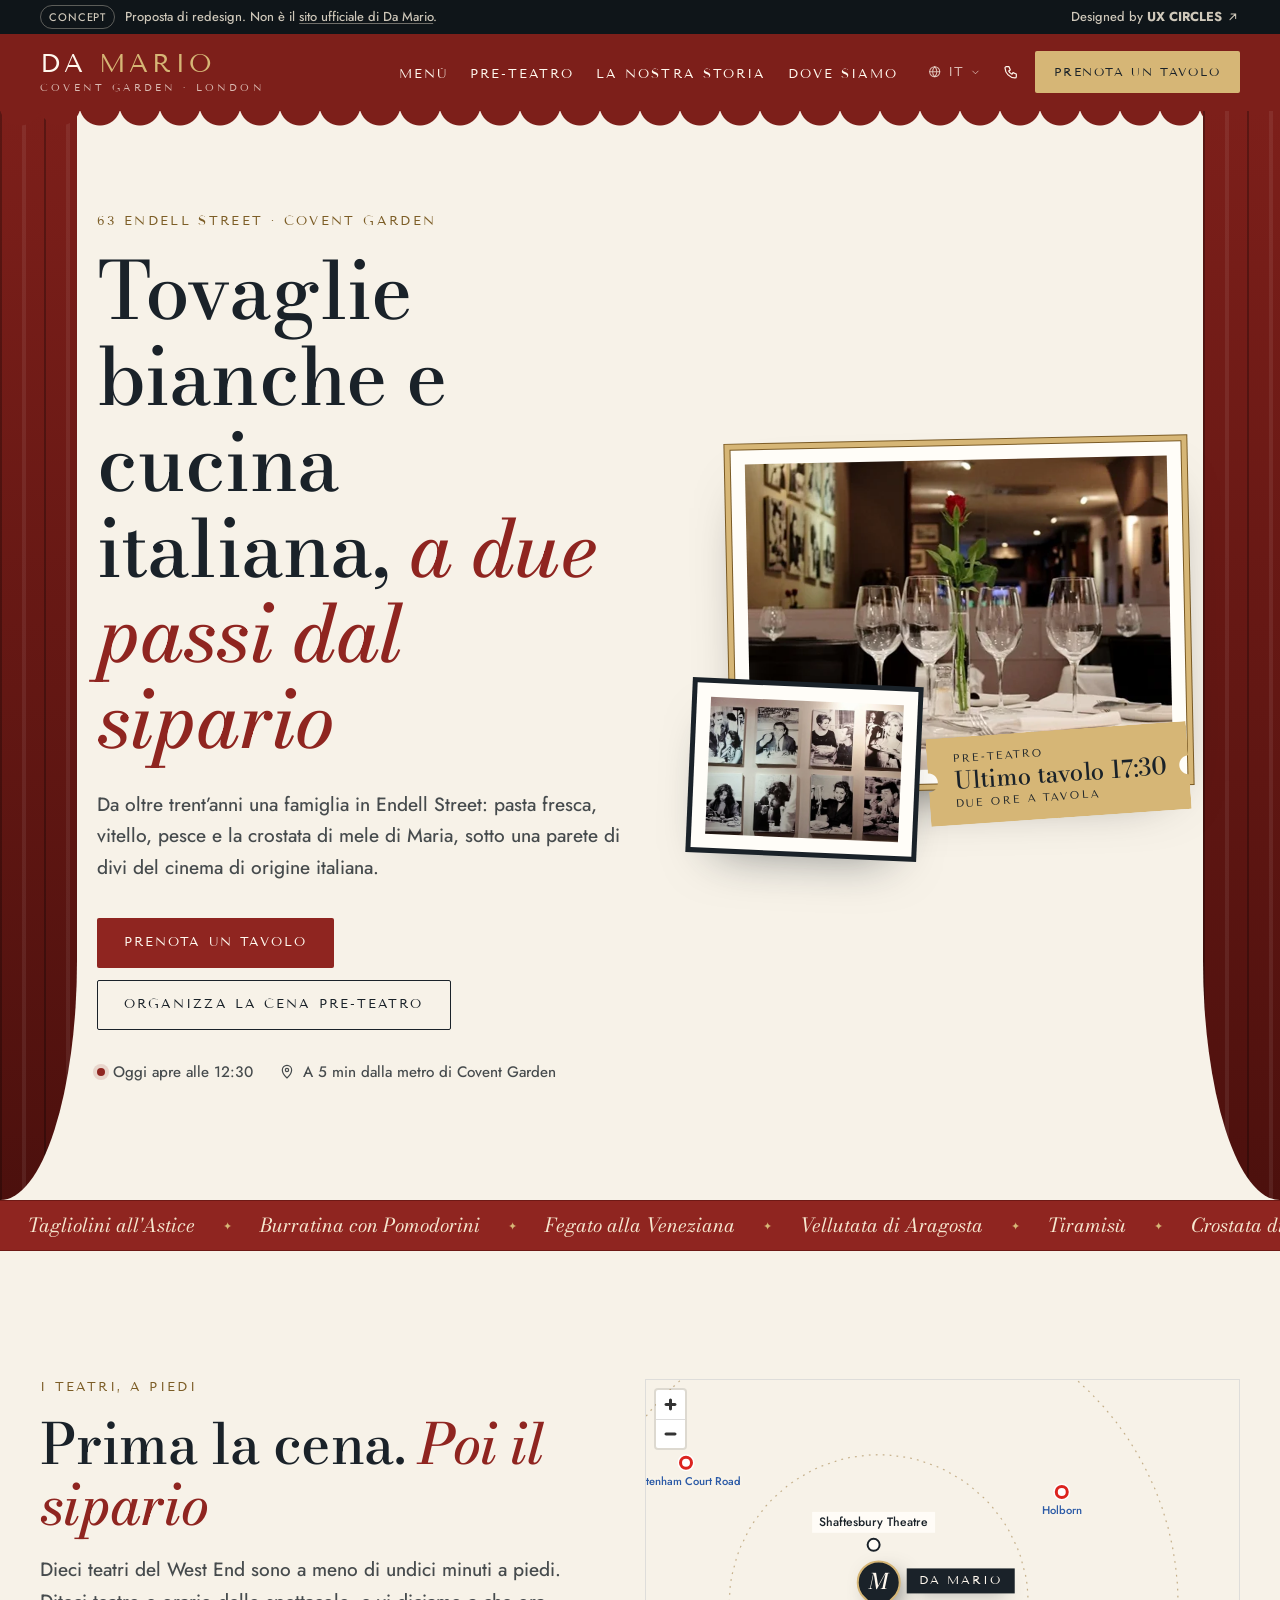
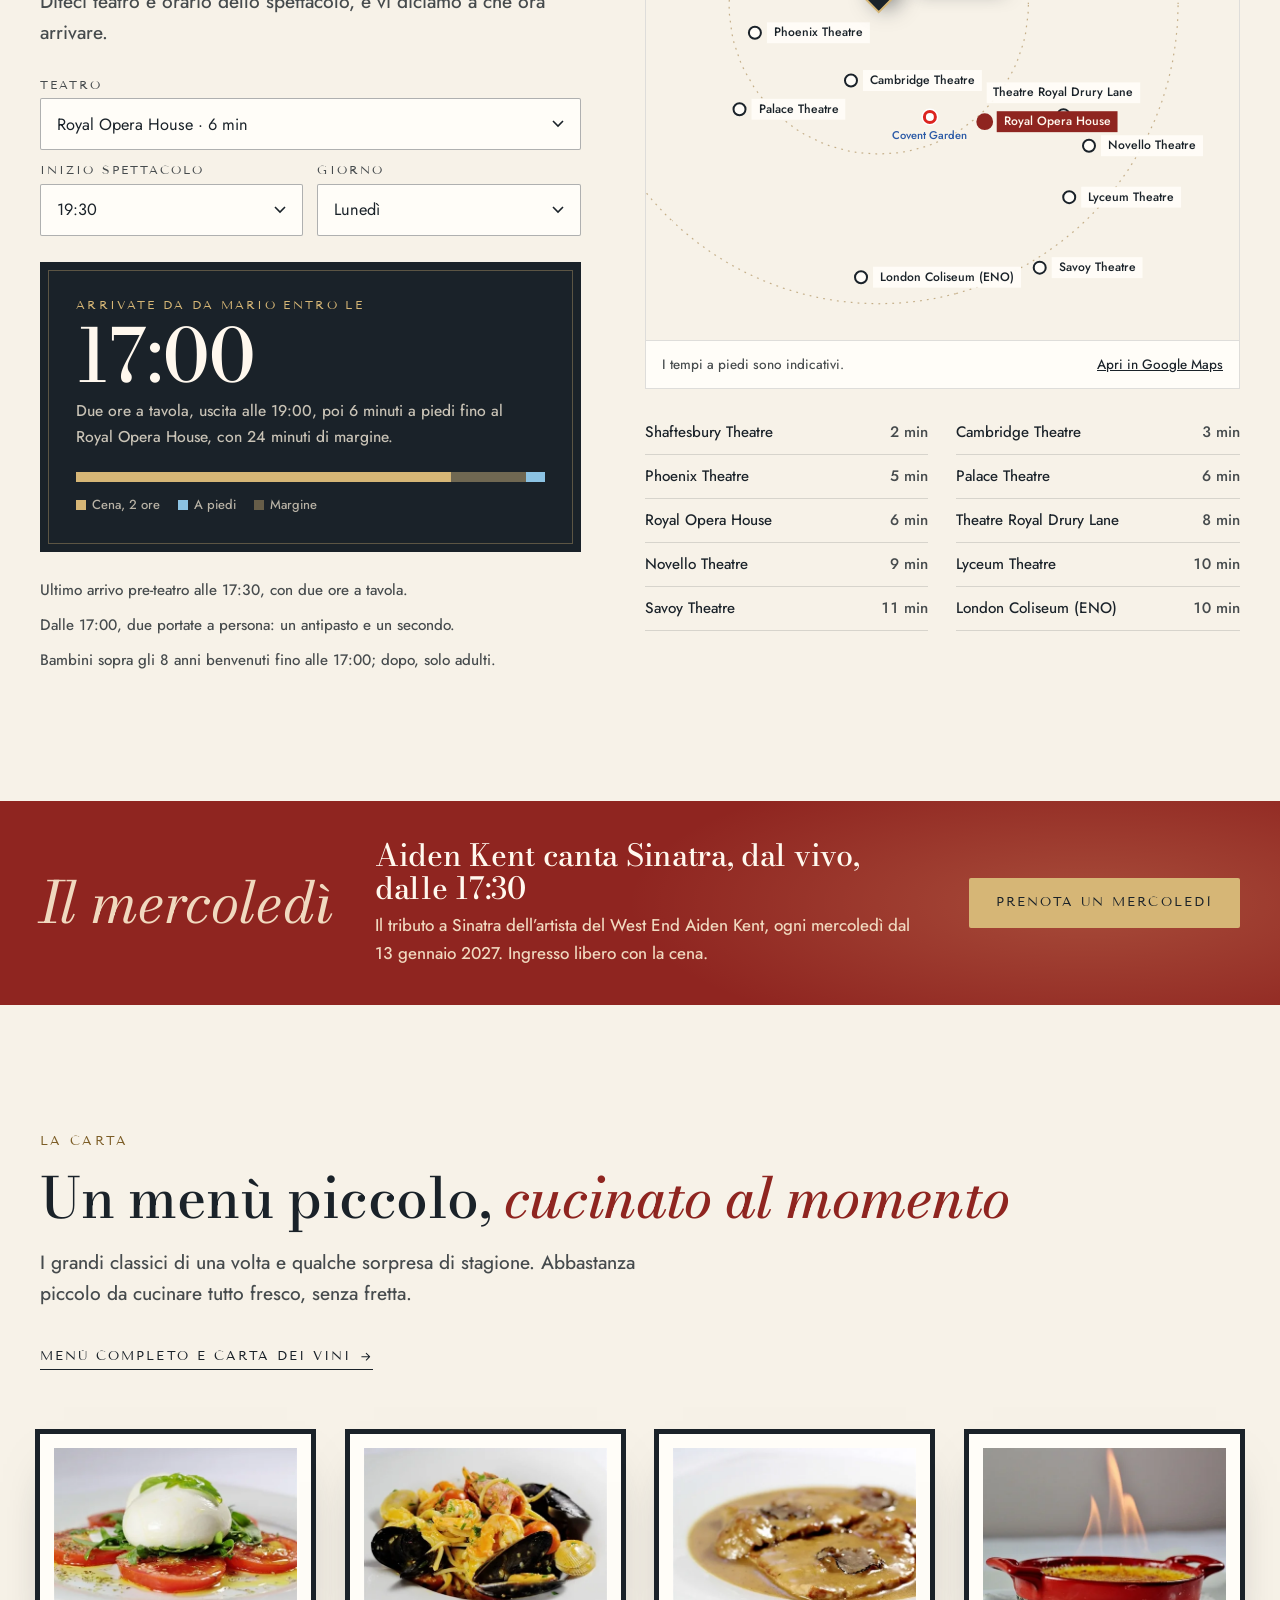
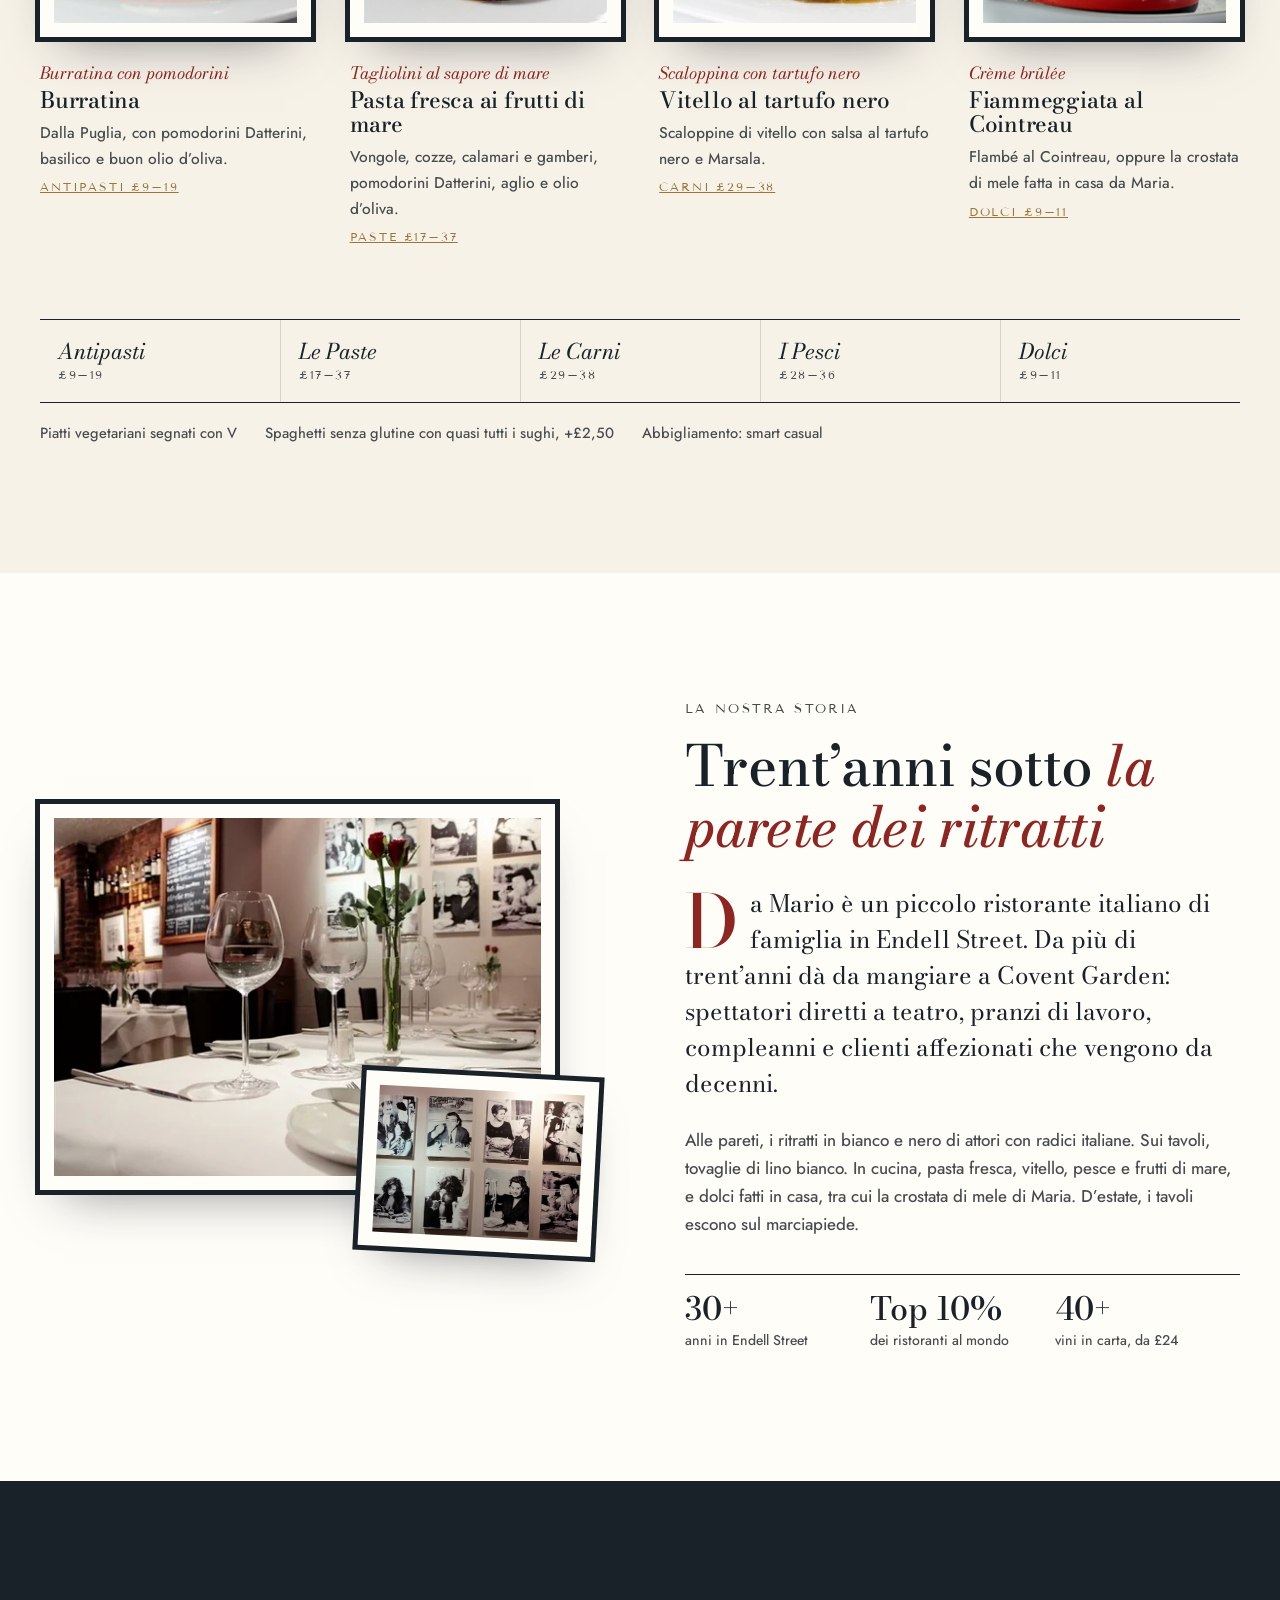
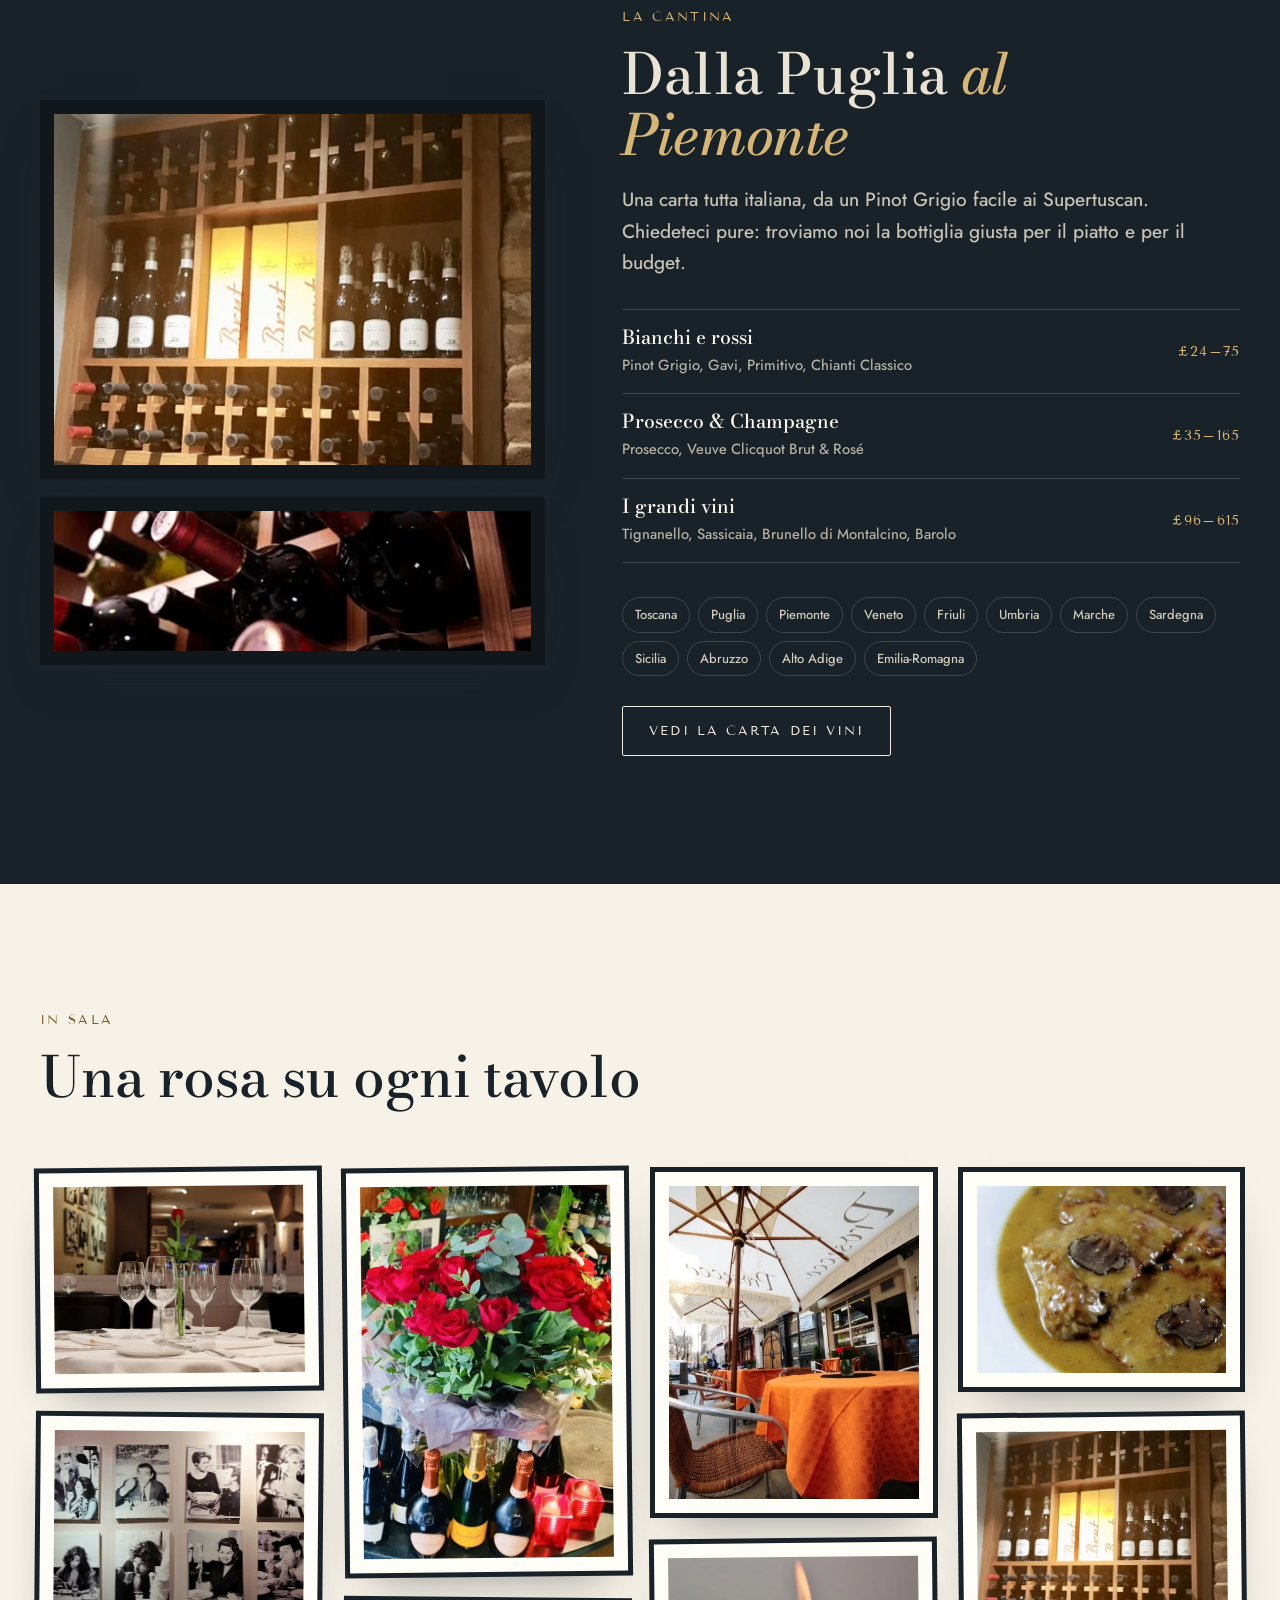
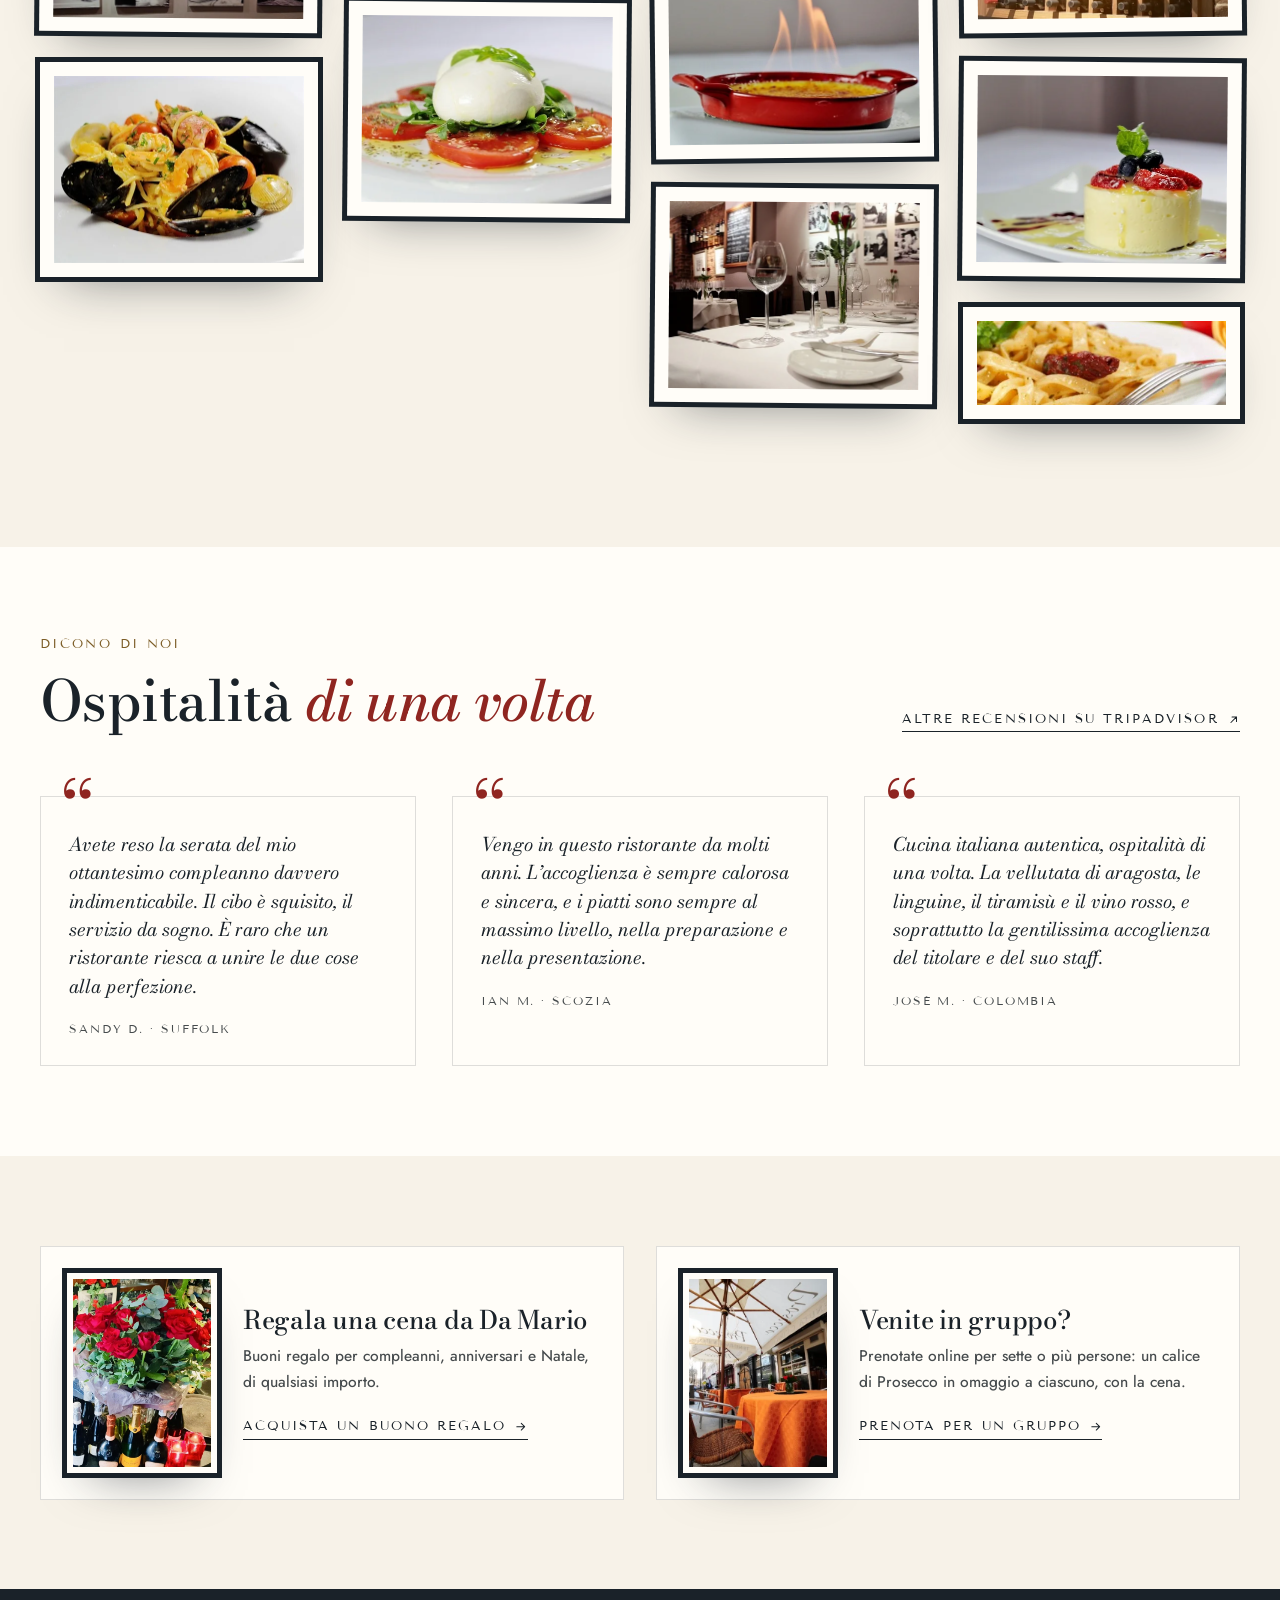
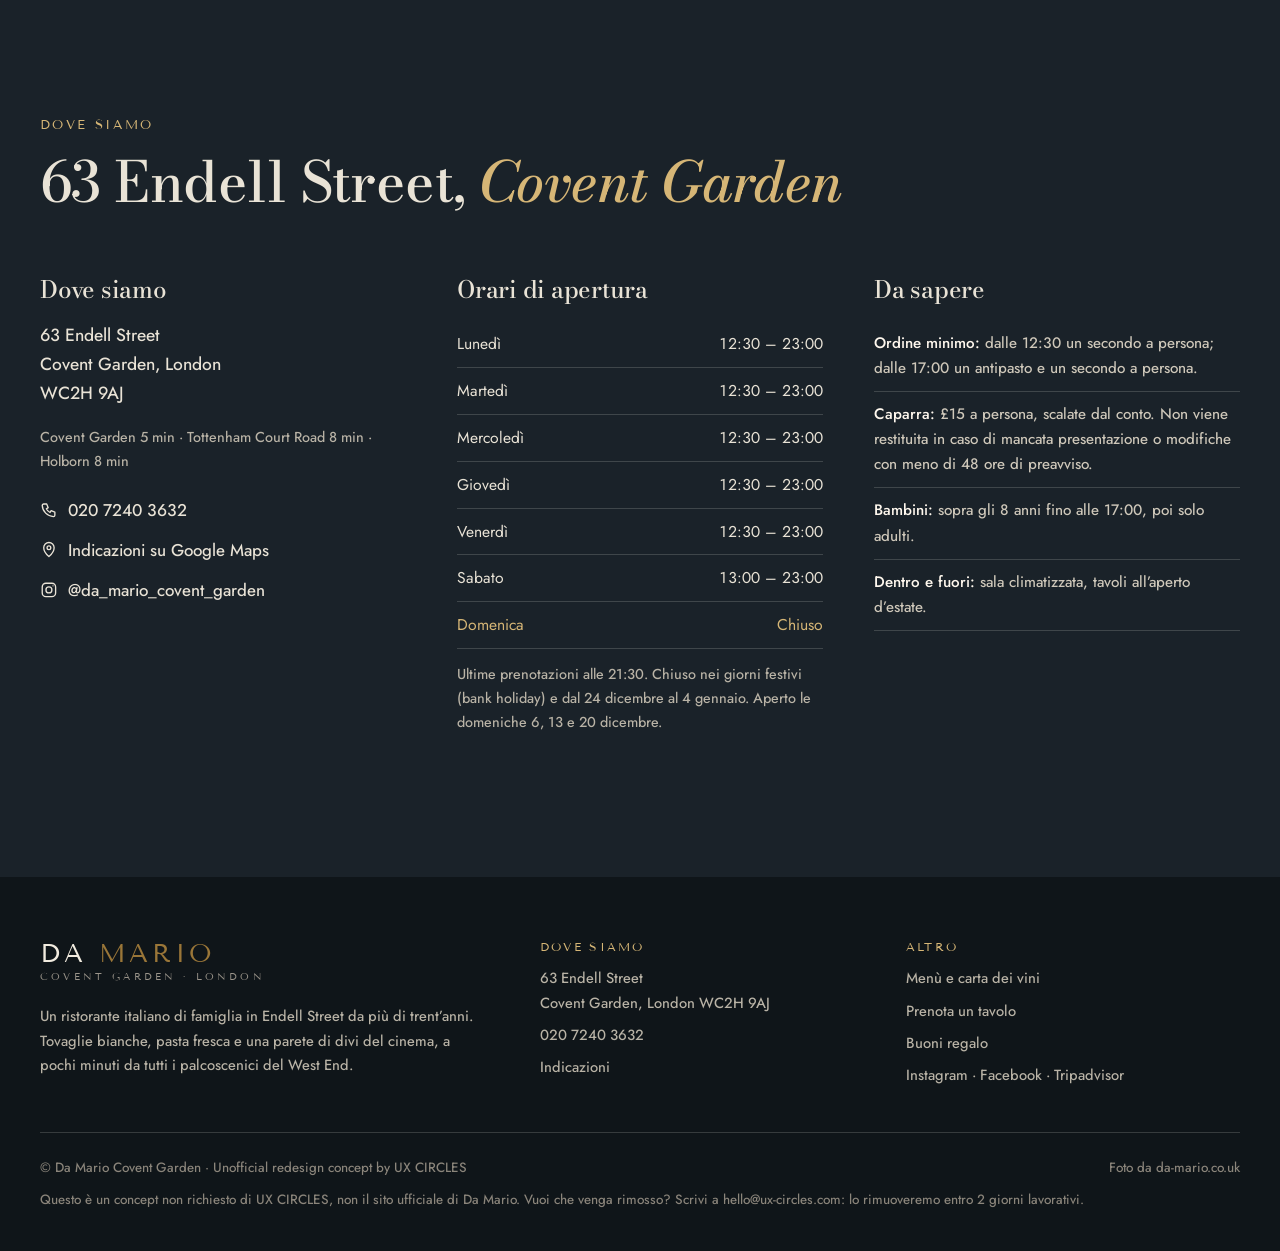
==== commit 5552eafa: "Standardise the UX CIRCLES concept credit Concept bar reads "Designed by UX CIRCLES" (設計：/设计：UX CIRC" ====
--- a/it/index.html
+++ b/it/index.html
@@ -110,7 +110,7 @@
     <div class="concept-bar" role="note">
       <div class="wrap concept-inner">
         <p><span class="concept-tag">Concept</span><span class="concept-long">Proposta di redesign. Non è il <a href="https://www.da-mario.co.uk/" target="_blank" rel="noopener">sito ufficiale di Da Mario</a>.</span></p>
-        <a href="https://ux-circles.com/restaurants" target="_blank" rel="noopener">Design di <strong>UX CIRCLES</strong> <svg class="icon" aria-hidden="true"><use href="#i-ext"/></svg></a>
+        <a href="https://ux-circles.com/restaurants" target="_blank" rel="noopener">Designed by <strong>UX CIRCLES</strong> <svg class="icon" aria-hidden="true"><use href="#i-ext"/></svg></a>
       </div>
     </div>
     <div class="header-bar">
@@ -457,7 +457,7 @@
         </div>
       </div>
       <div class="footer-base">
-        <span>© Da Mario Covent Garden · Proposta di redesign di <a href="https://ux-circles.com/restaurants" target="_blank" rel="noopener">UX CIRCLES</a></span>
+        <span>© Da Mario Covent Garden · Unofficial redesign concept by <a href="https://ux-circles.com/restaurants" target="_blank" rel="noopener">UX CIRCLES</a></span>
         <span>Foto da da-mario.co.uk</span>
         <span data-takedown style="flex-basis: 100%; margin: 0;">Questo è un concept non richiesto di UX CIRCLES, non il sito ufficiale di Da Mario. Vuoi che venga rimosso? Scrivi a <a href="mailto:hello@ux-circles.com">hello@ux-circles.com</a>: lo rimuoveremo entro 2 giorni lavorativi.</span>
       </div>
